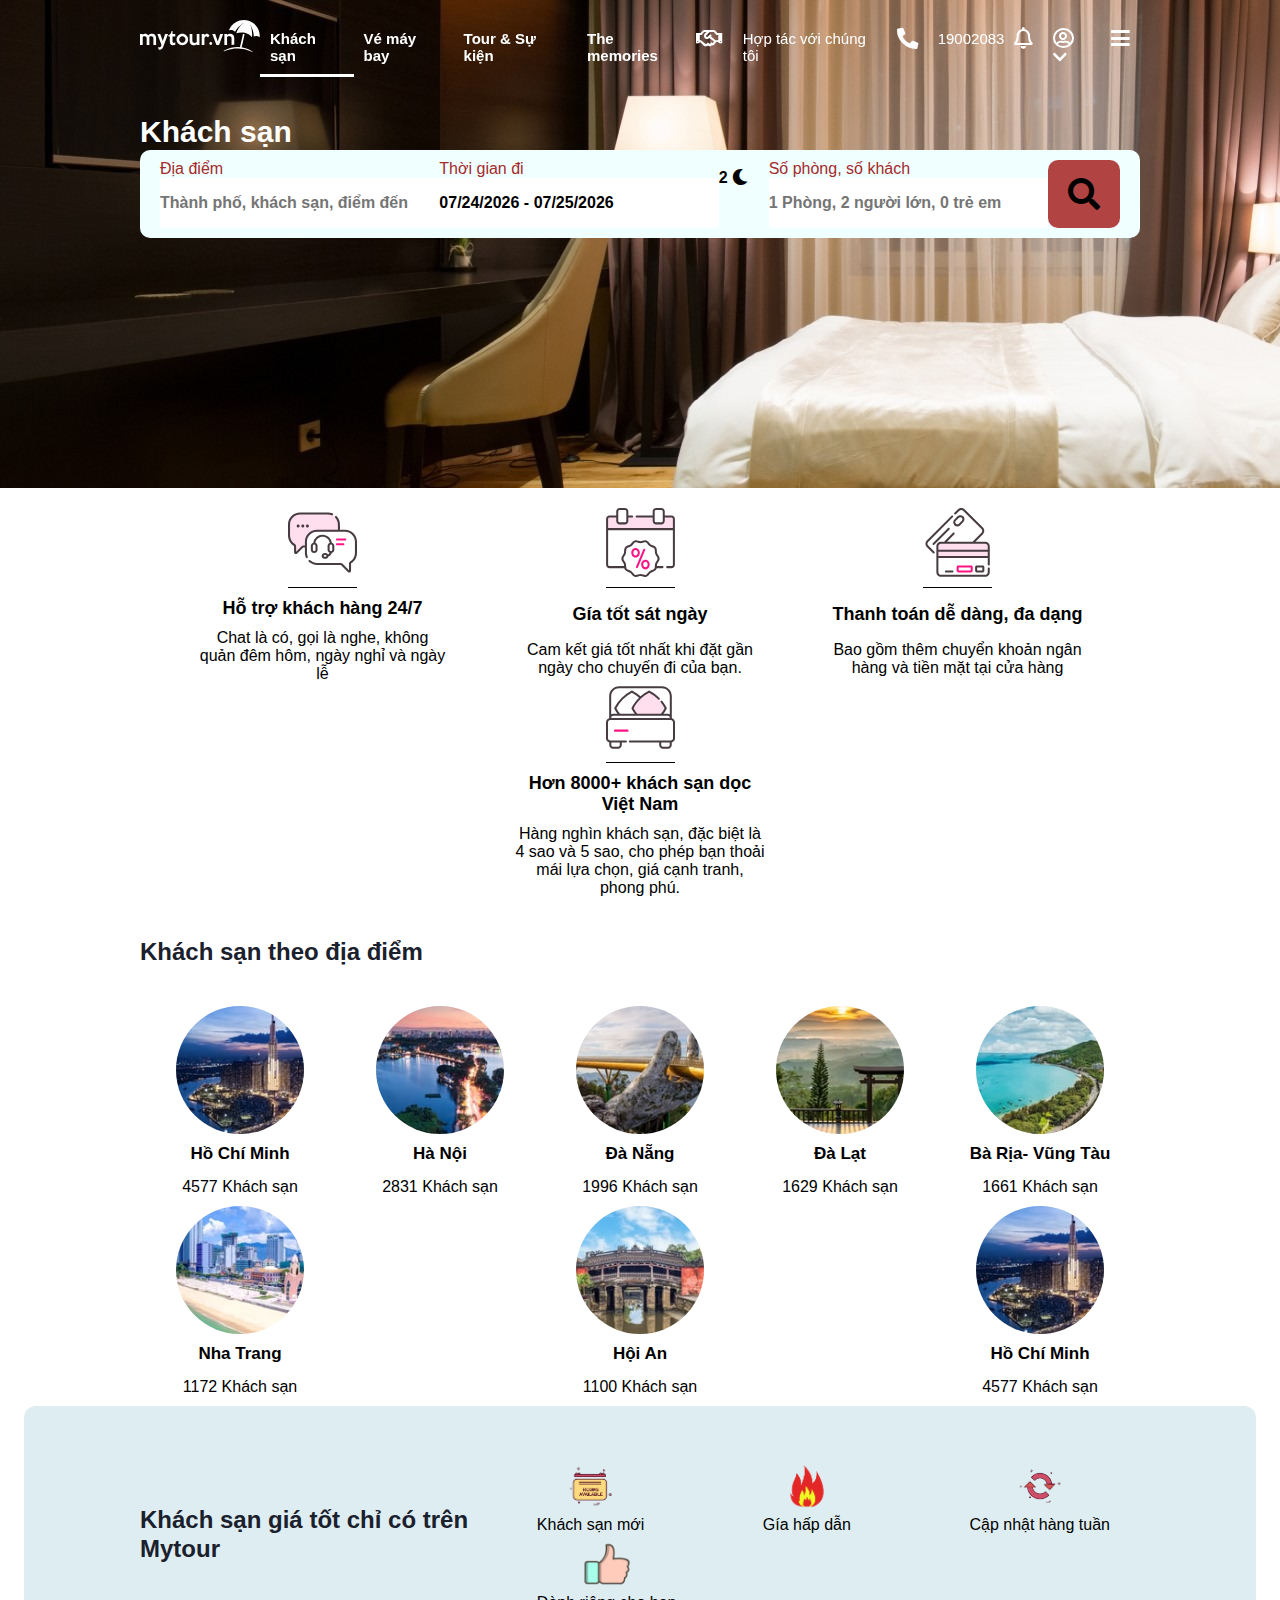
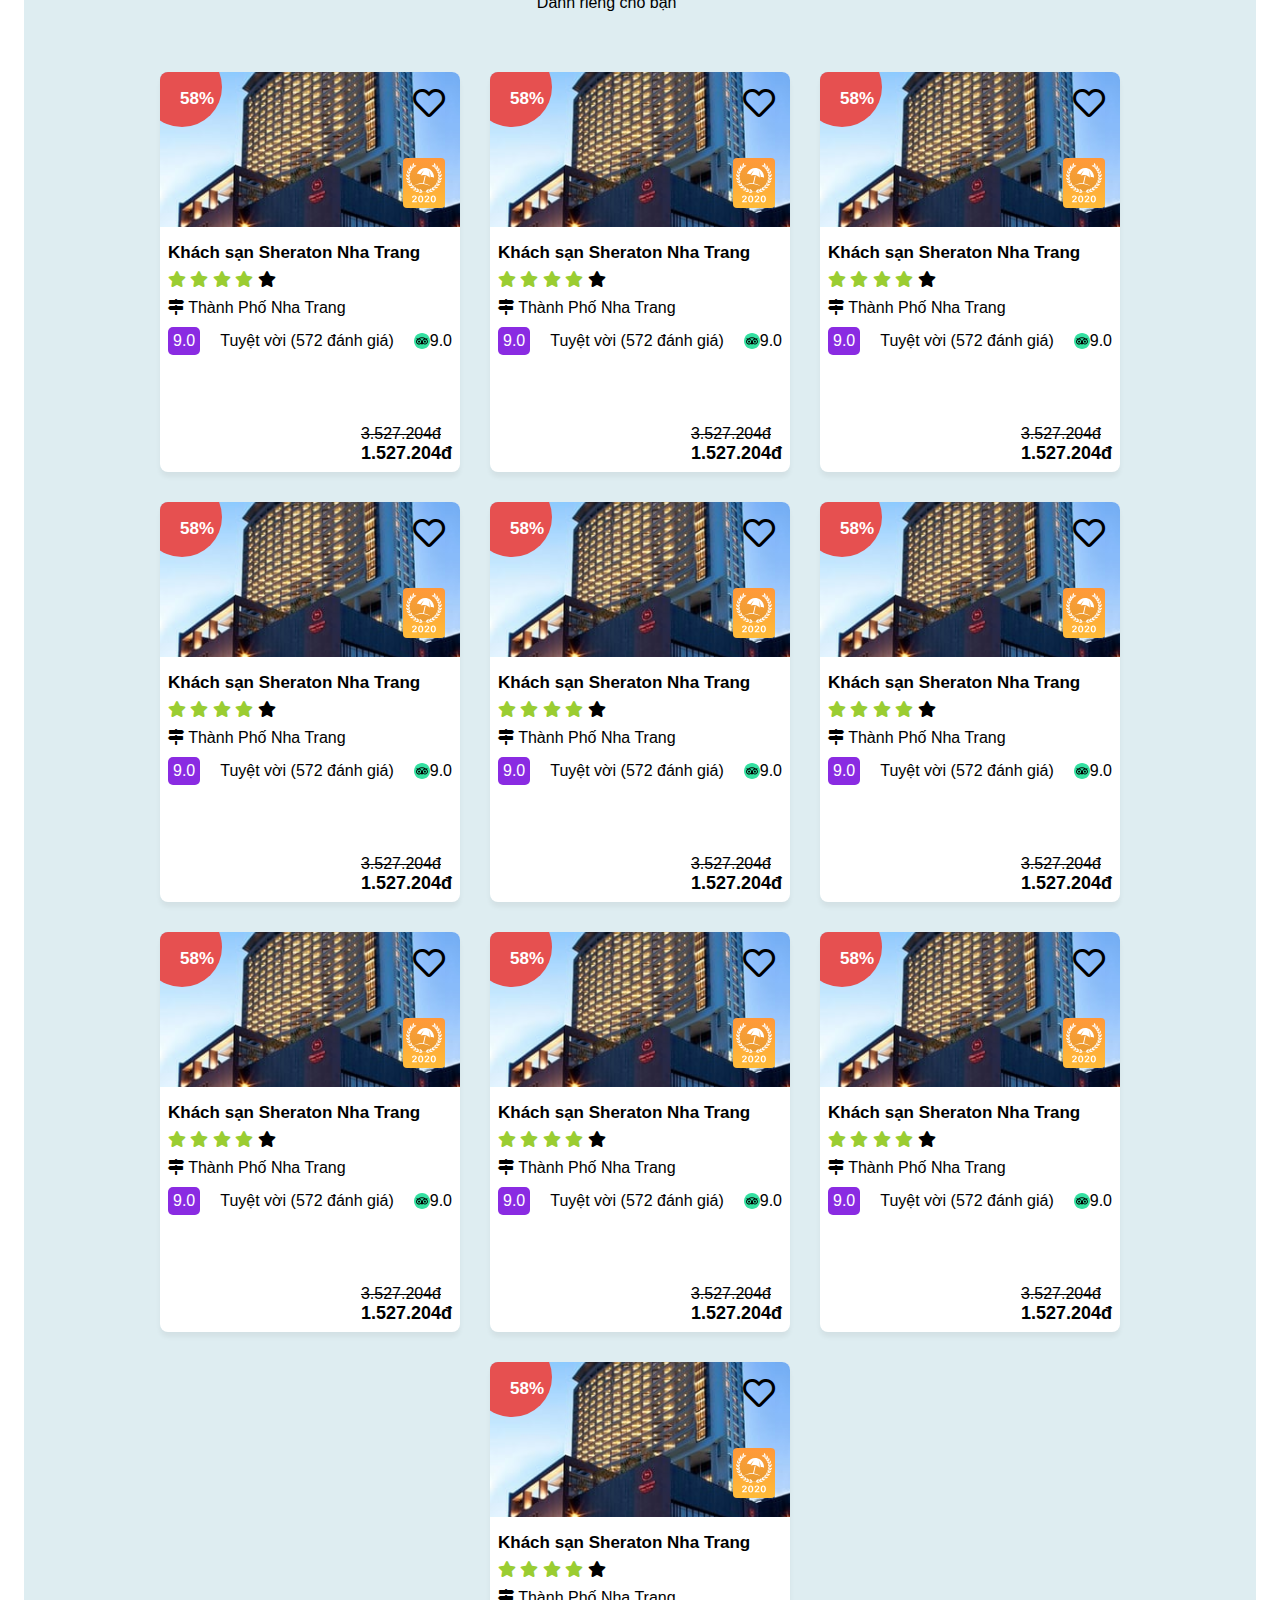
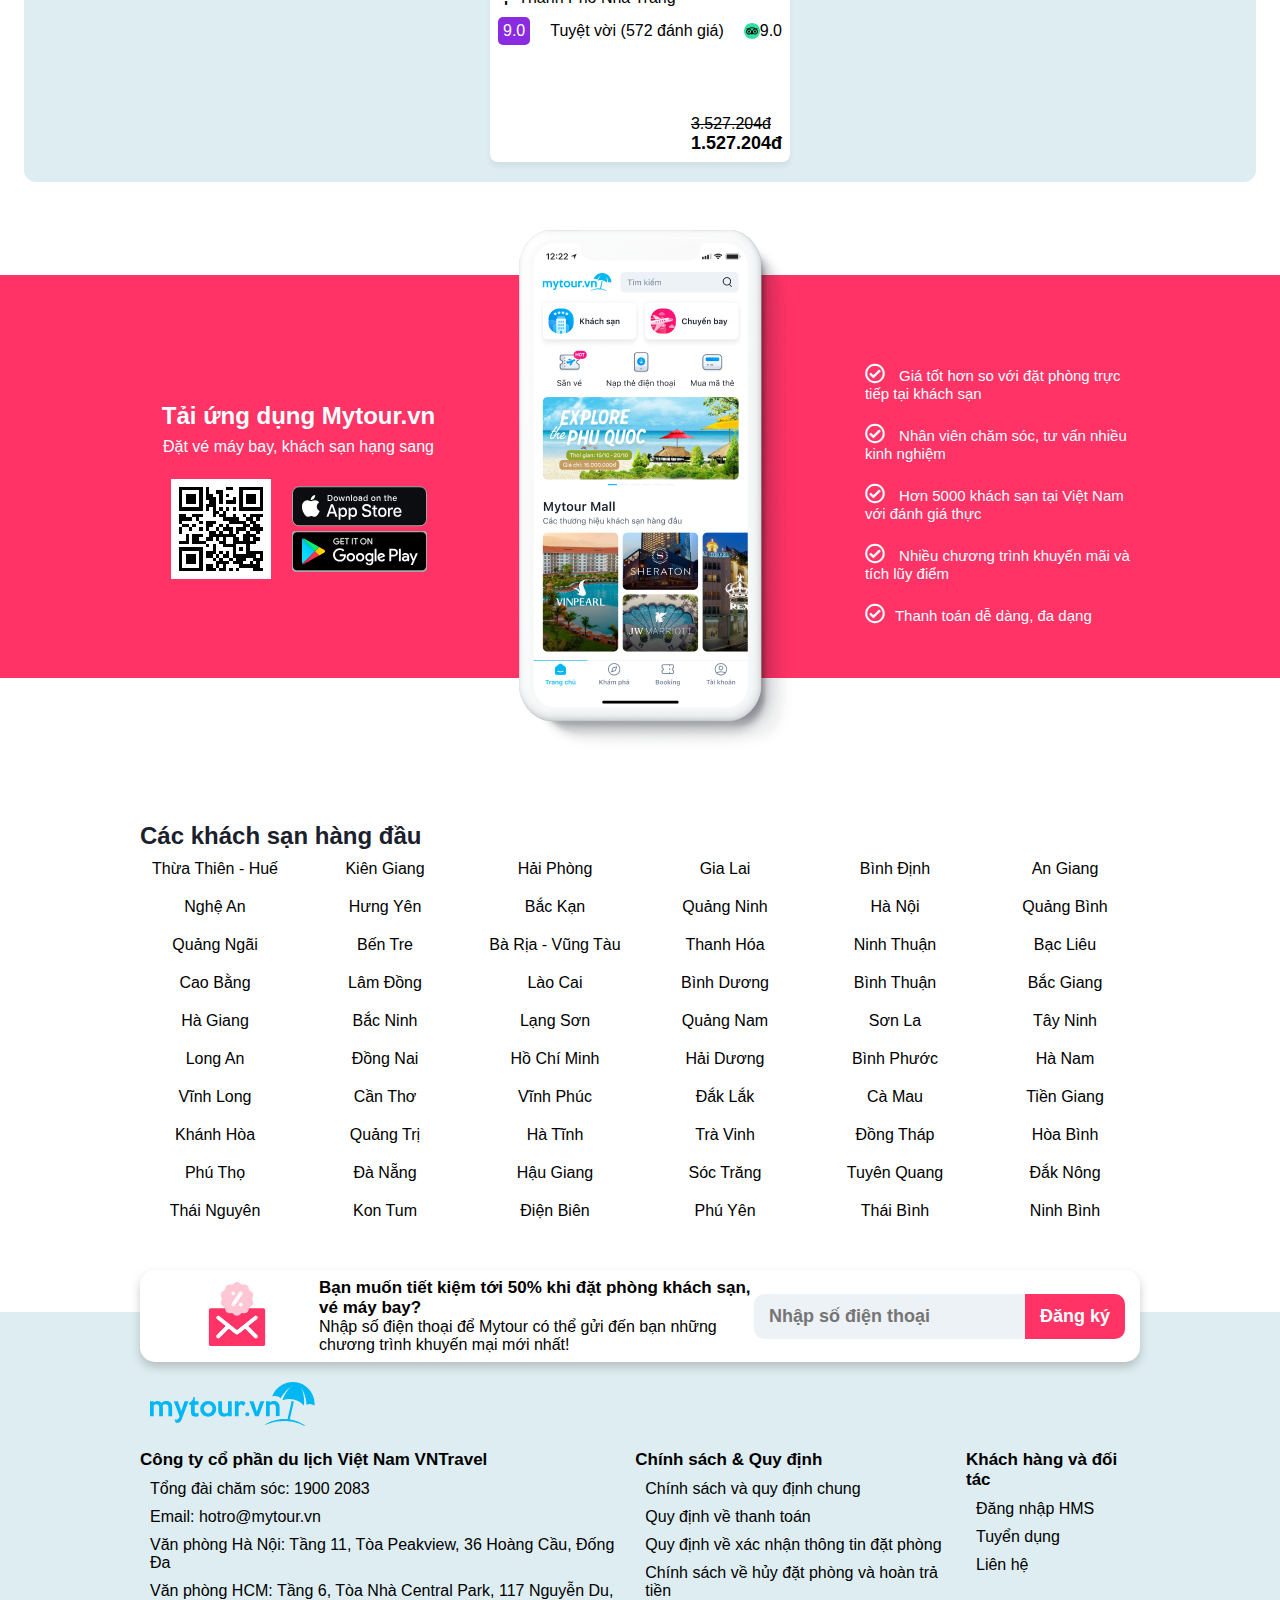
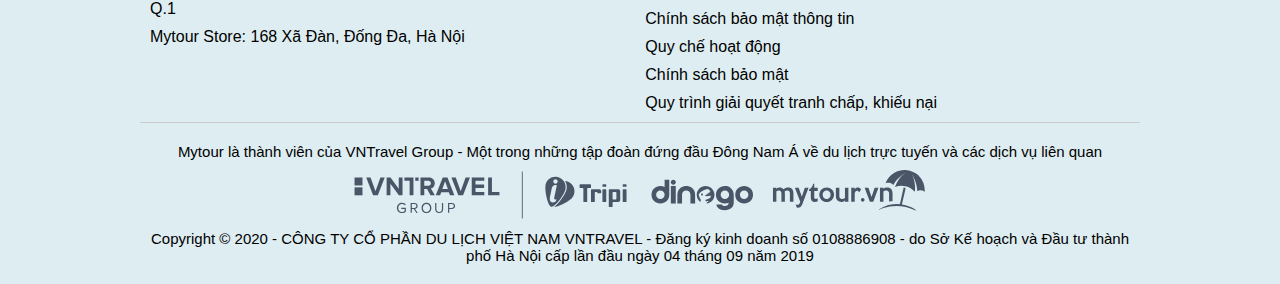
==== index.html @ 825be832 "done index" ====
<!DOCTYPE html>
<html lang="en">
  <head>
    <meta charset="UTF-8" />
    <meta http-equiv="X-UA-Compatible" content="IE=edge" />
    <meta name="viewport" content="width=device-width, initial-scale=1.0" />
    <title>Đặt phòng khách sạn hạng sang</title>
    <link rel="stylesheet" href="./assets/css/index.css" />
    <link rel="stylesheet" href="./assets/css/all.min.css" />
    <link
      rel="stylesheet"
      media="all"
      href="./assets/css/daterangepicker.css"
    />
    <link rel="stylesheet" href="assets/css/common.css" />
    <script type="text/javascript" src="./assets/js/jquery.min.js"></script>
    <script type="text/javascript" src="./assets/js/moment.min.js"></script>
    <script
      type="text/javascript"
      src="./assets/js/daterangepicker.min.js"
    ></script>
    <script src="./assets/js/datepicker-vi.js"></script>
    <script src="./assets/js/pages/index.js"></script>
  </head>
  <body onscroll="onScrollPage(this)">
    <div id="mySidenav" class="sidenav">
      <a href="javascript:void(0)" class="closebtn" onclick="closeNav()"
        >&times;</a
      >
      <a href="#">About</a>
      <a href="#">Services</a>
      <a href="#">Clients</a>
      <a href="#">Contact</a>
    </div>
    <div id="main">
     <div class="wallpaper-header">
        <div class="wrapper-content">
          <div class="header-banner">
            <div class="logo">
              <img src="./assets/images/icons/icon_logo_mytour_white.svg" />
            </div>
            <div class="navigation-header">
              <div class="menu-type">
                <ul>
                  <li class="active"><a href="">Khách sạn</a></li>
                  <li><a href="">Vé máy bay</a></li>
                  <li><a href="">Tour & Sự kiện</a></li>
                  <li><a href="">The memories</a></li>
                </ul>
              </div>
              <div class="menu-contact">
                <div class="group-item-contact">
                  <i class="far fa-handshake fa-lg"></i>
                  <div class="text">Hợp tác với chúng tôi</div>
                </div>
                <div class="group-item-contact">
                  <i class="fas fa-phone-alt fa-lg"></i>
                  <div class="text">19002083</div>
                </div>
                <div class="icon icon-bell">
                  <i class="far fa-bell fa-lg"></i>
                </div>
                <div class="icon icon-account">
                  <i class="far fa-user-circle fa-lg"></i>
                  <i class="fas fa-chevron-down"></i>
                </div>
                <div class="icon icon-bar" onclick="openNav()">
                  <i class="fas fa-bars fa-lg"></i>
                </div>
              </div>
            </div>
            <div class="bar-icon-drawer"></div>
          </div>
        </div>
     </div>
      <div class="bannerTop">
        <div class="wrapper-content">
          <div class="box-option">
            <div class="title-box">Khách sạn</div>
            <div class="container-box">
              <div class="box-item item-place">
                <div class="title">Địa điểm</div>
                <input
                  class="input input-place"
                  type="text"
                  autocomplete="off"
                  placeholder="Thành phố, khách sạn, điểm đến"
                />
                <div class="indicator"></div>
                <div class="dropdown cities">
                  <h3>Các địa điểm nổi bật</h3>
                  <ul>
                    <li><i class="fas fa-map-marker-alt"></i> Hà Nội</li>
                    <li>
                      <i class="fas fa-map-marker-alt"></i> TP Hồ Chí Minh
                    </li>
                    <li>
                      <i class="fas fa-map-marker-alt"></i> Bà Rịa - Vũng Tàu
                    </li>
                    <li><i class="fas fa-map-marker-alt"></i> Đà Nẵng</li>
                    <li><i class="fas fa-map-marker-alt"></i> Đà Lạt</li>
                    <li><i class="fas fa-map-marker-alt"></i> Nha Trang</li>
                    <li><i class="fas fa-map-marker-alt"></i> Hội An</li>
                    <li><i class="fas fa-map-marker-alt"></i> Long An</li>
                    <li><i class="fas fa-map-marker-alt"></i> Bến Tre</li>
                    <li><i class="fas fa-map-marker-alt"></i> Vĩnh Long</li>
                    <li><i class="fas fa-map-marker-alt"></i> Khánh Hòa</li>
                    <li><i class="fas fa-map-marker-alt"></i> Phú Thọ</li>
                    <li><i class="fas fa-map-marker-alt"></i> Hà Giang</li>
                    <li>
                      <i class="fas fa-map-marker-alt"></i> Thừa Thiên Huế
                    </li>
                    <li><i class="fas fa-map-marker-alt"></i> Quảng Ngãi</li>
                    <li><i class="fas fa-map-marker-alt"></i> Cao Bằng</li>
                    <li><i class="fas fa-map-marker-alt"></i> Thái Nghyên</li>
                  </ul>
                </div>
              </div>
              <div class="box-item item-start-day">
                <div class="title">Thời gian đi</div>
                <input
                  class="input input-start-day"
                  name="daterange"
                  autocomplete="off"
                  placeholder="Ngày đến"
                  value=""
                />
                <div class="indicator active"></div>
              </div>
              <div class="total-day">
                <span>
                  2
                  <i class="fas fa-moon" style="color: black"></i>
                </span>
              </div>
              <div class="box-item item-people">
                <div class="title">Số phòng, số khách</div>
                <input
                  class="input input-people"
                  type="text"
                  autocomplete="off"
                  placeholder="1 Phòng, 2 người lớn, 0 trẻ em"
                  value=""
                />
                <div class="dropdown people">
                  <div class="row room">
                    <div class="type">Phòng</div>
                    <div class="edit-number">
                      <div class="circle minus">
                        <i class="fas fa-minus"></i>
                      </div>
                      <div class="quality">2</div>
                      <div class="circle plus">
                        <i class="fas fa-plus"></i>
                      </div>
                    </div>
                  </div>
                  <div class="row room">
                    <div class="type">Người lớn</div>
                    <div class="edit-number">
                      <div class="circle minus">
                        <i class="fas fa-minus"></i>
                      </div>
                      <div class="quality">2</div>
                      <div class="circle plus">
                        <i class="fas fa-plus"></i>
                      </div>
                    </div>
                  </div>
                  <div class="row room">
                    <div class="type">Trẻ em</div>
                    <div class="edit-number">
                      <div class="circle minus">
                        <i class="fas fa-minus"></i>
                      </div>
                      <div class="quality">2</div>
                      <div class="circle plus">
                        <i class="fas fa-plus"></i>
                      </div>
                    </div>
                  </div>
                </div>
                <div class="indicator active"></div>
              </div>
              <div class="box-item item-search">
                <i class="fas fa-search fa-2x"></i>
              </div>
            </div>
          </div>
        </div>
      </div>
      <div class="wrapper-content">
        <div class="container-ultility">
          <div class="box-utility">
            <div class="picture">
              <img src="./assets/images/icons/icon_support_247.svg" alt="" />
            </div>
            <div class="title">Hỗ trợ khách hàng 24/7</div>
            <div class="description">
              Chat là có, gọi là nghe, không quản đêm hôm, ngày nghỉ và ngày lễ
            </div>
          </div>
          <div class="box-utility">
            <div class="picture">
              <img src="./assets/images/icons/icon_best_price.svg" alt="" />
            </div>
            <div class="title">Gía tốt sát ngày</div>
            <div class="description">
              Cam kết giá tốt nhất khi đặt gần ngày cho chuyến đi của bạn.
            </div>
          </div>
          <div class="box-utility">
            <div class="picture">
              <img src="./assets/images/icons/icon_payment.svg" alt="" />
            </div>
            <div class="title">Thanh toán dễ dàng, đa dạng</div>
            <div class="description">
              Bao gồm thêm chuyển khoản ngân hàng và tiền mặt tại cửa hàng
            </div>
          </div>
          <div class="box-utility">
            <div class="picture">
              <img src="./assets/images/icons/icon_total_hotel.svg" alt="" />
            </div>
            <div class="title">Hơn 8000+ khách sạn dọc Việt Nam</div>
            <div class="description">
              Hàng nghìn khách sạn, đặc biệt là 4 sao và 5 sao, cho phép bạn
              thoải mái lựa chọn, giá cạnh tranh, phong phú.
            </div>
          </div>
        </div>
        <div class="component hotel-location">
          <div class="title">Khách sạn theo địa điểm</div>
        </div>
        <div class="container-hotel-by-location">
          <div class="item-hotel-by-location">
            <div class="picture">
              <img src="assets/images/wall/hochiminh.png" alt="" />
            </div>
            <div class="caption">Hồ Chí Minh</div>
            <div class="description">4577 Khách sạn</div>
          </div>
          <div class="item-hotel-by-location">
            <div class="picture">
              <img src="assets/images/wall/hanoi.png" alt="" />
            </div>
            <div class="caption">Hà Nội</div>
            <div class="description">2831 Khách sạn</div>
          </div>
          <div class="item-hotel-by-location">
            <div class="picture">
              <img src="assets/images/wall/danang.png" alt="" />
            </div>
            <div class="caption">Đà Nẵng</div>
            <div class="description">1996 Khách sạn</div>
          </div>
          <div class="item-hotel-by-location">
            <div class="picture">
              <img src="assets/images/wall/da-lat.png" alt="" />
            </div>
            <div class="caption">Đà Lạt</div>
            <div class="description">1629 Khách sạn</div>
          </div>
          <div class="item-hotel-by-location">
            <div class="picture">
              <img src="assets/images/wall/vung-tau.png" alt="" />
            </div>
            <div class="caption">Bà Rịa- Vũng Tàu</div>
            <div class="description">1661 Khách sạn</div>
          </div>
          <div class="item-hotel-by-location">
            <div class="picture">
              <img src="assets/images/wall/nha-trang.png" alt="" />
            </div>
            <div class="caption">Nha Trang</div>
            <div class="description">1172 Khách sạn</div>
          </div>
          <div class="item-hotel-by-location">
            <div class="picture">
              <img src="assets/images/wall/hoi-an.png" alt="" />
            </div>
            <div class="caption">Hội An</div>
            <div class="description">1100 Khách sạn</div>
          </div>
          <div class="item-hotel-by-location">
            <div class="picture">
              <img src="assets/images/wall/hochiminh.png" alt="" />
            </div>
            <div class="caption">Hồ Chí Minh</div>
            <div class="description">4577 Khách sạn</div>
          </div>
        </div>
      </div>
      <div class="content-page">
        <div class="wrapper-content">
          <div class="component">
            <div class="header">
              <div class="title">Khách sạn giá tốt chỉ có trên Mytour</div>
              <div class="options">
                <div class="item-option">
                  <div class="icon-option">
                    <img src="./assets/images/icons/hotel.png" alt="" />
                  </div>
                  <div class="title-option">Khách sạn mới</div>
                </div>
                <div class="item-option">
                  <div class="icon-option">
                    <img src="./assets/images/icons/fire.png" alt="" />
                  </div>
                  <div class="title-option">Gía hấp dẫn</div>
                </div>
                <div class="item-option">
                  <div class="icon-option">
                    <img src="./assets/images/icons/refresh.png" alt="" />
                  </div>
                  <div class="title-option">Cập nhật hàng tuần</div>
                </div>
                <div class="item-option">
                  <div class="icon-option">
                    <img src="./assets/images/icons/like.png" alt="" />
                  </div>
                  <div class="title-option">Dành riêng cho bạn</div>
                </div>
              </div>
            </div>
          </div>
          <div class="container-hotel">
            <div class="box-hotel">
              <div class="picture">
                <img
                  src="assets/images/photos-hotel/sheraton-nhatrang.jpg"
                  alt=""
                />
                <div class="sale-percent">58%</div>
                <div class="favorous">
                  <i class="far fa-heart fa-2x"></i>
                </div>
                <div class="medal">
                  <img
                    src="./assets/images/icons/icon_tag_the_best.svg"
                    alt=""
                    srcset=""
                  />
                </div>
              </div>
              <div class="container-content-hotel">
                <div class="content-hotel">
                  <div class="name">Khách sạn Sheraton Nha Trang</div>
                  <div class="star-voted">
                    <i class="fas fa-star active"></i>
                    <i class="fas fa-star active"></i>
                    <i class="fas fa-star active"></i>
                    <i class="fas fa-star active"></i>
                    <i class="fas fa-star"></i>
                  </div>
                  <div class="location">
                    <i class="fas fa-map-signs"></i>
                    Thành Phố Nha Trang
                  </div>
                  <div class="review">
                    <div class="mark">9.0</div>
                    <div class="comment">Tuyệt vời (572 đánh giá)</div>
                    <div class="mark-reivew">
                      <img
                        src="assets/images/icons/icon_tripadvisor.svg"
                        alt=""
                      />
                      9.0
                    </div>
                  </div>
                </div>
                <div class="price">
                  <div class="old-price">3.527.204đ</div>
                  <div class="current-price">1.527.204đ</div>
                </div>
              </div>
            </div>
            <div class="box-hotel">
              <div class="picture">
                <img
                  src="assets/images/photos-hotel/sheraton-nhatrang.jpg"
                  alt=""
                />
                <div class="sale-percent">58%</div>
                <div class="favorous">
                  <i class="far fa-heart fa-2x"></i>
                </div>
                <div class="medal">
                  <img
                    src="./assets/images/icons/icon_tag_the_best.svg"
                    alt=""
                    srcset=""
                  />
                </div>
              </div>
              <div class="container-content-hotel">
                <div class="content-hotel">
                  <div class="name">Khách sạn Sheraton Nha Trang</div>
                  <div class="star-voted">
                    <i class="fas fa-star active"></i>
                    <i class="fas fa-star active"></i>
                    <i class="fas fa-star active"></i>
                    <i class="fas fa-star active"></i>
                    <i class="fas fa-star"></i>
                  </div>
                  <div class="location">
                    <i class="fas fa-map-signs"></i>
                    Thành Phố Nha Trang
                  </div>
                  <div class="review">
                    <div class="mark">9.0</div>
                    <div class="comment">Tuyệt vời (572 đánh giá)</div>
                    <div class="mark-reivew">
                      <img
                        src="assets/images/icons/icon_tripadvisor.svg"
                        alt=""
                      />
                      9.0
                    </div>
                  </div>
                </div>
                <div class="price">
                  <div class="old-price">3.527.204đ</div>
                  <div class="current-price">1.527.204đ</div>
                </div>
              </div>
            </div>
            <div class="box-hotel">
              <div class="picture">
                <img
                  src="assets/images/photos-hotel/sheraton-nhatrang.jpg"
                  alt=""
                />
                <div class="sale-percent">58%</div>
                <div class="favorous">
                  <i class="far fa-heart fa-2x"></i>
                </div>
                <div class="medal">
                  <img
                    src="./assets/images/icons/icon_tag_the_best.svg"
                    alt=""
                    srcset=""
                  />
                </div>
              </div>
              <div class="container-content-hotel">
                <div class="content-hotel">
                  <div class="name">Khách sạn Sheraton Nha Trang</div>
                  <div class="star-voted">
                    <i class="fas fa-star active"></i>
                    <i class="fas fa-star active"></i>
                    <i class="fas fa-star active"></i>
                    <i class="fas fa-star active"></i>
                    <i class="fas fa-star"></i>
                  </div>
                  <div class="location">
                    <i class="fas fa-map-signs"></i>
                    Thành Phố Nha Trang
                  </div>
                  <div class="review">
                    <div class="mark">9.0</div>
                    <div class="comment">Tuyệt vời (572 đánh giá)</div>
                    <div class="mark-reivew">
                      <img
                        src="assets/images/icons/icon_tripadvisor.svg"
                        alt=""
                      />
                      9.0
                    </div>
                  </div>
                </div>
                <div class="price">
                  <div class="old-price">3.527.204đ</div>
                  <div class="current-price">1.527.204đ</div>
                </div>
              </div>
            </div>
            <div class="box-hotel">
              <div class="picture">
                <img
                  src="assets/images/photos-hotel/sheraton-nhatrang.jpg"
                  alt=""
                />
                <div class="sale-percent">58%</div>
                <div class="favorous">
                  <i class="far fa-heart fa-2x"></i>
                </div>
                <div class="medal">
                  <img
                    src="./assets/images/icons/icon_tag_the_best.svg"
                    alt=""
                    srcset=""
                  />
                </div>
              </div>
              <div class="container-content-hotel">
                <div class="content-hotel">
                  <div class="name">Khách sạn Sheraton Nha Trang</div>
                  <div class="star-voted">
                    <i class="fas fa-star active"></i>
                    <i class="fas fa-star active"></i>
                    <i class="fas fa-star active"></i>
                    <i class="fas fa-star active"></i>
                    <i class="fas fa-star"></i>
                  </div>
                  <div class="location">
                    <i class="fas fa-map-signs"></i>
                    Thành Phố Nha Trang
                  </div>
                  <div class="review">
                    <div class="mark">9.0</div>
                    <div class="comment">Tuyệt vời (572 đánh giá)</div>
                    <div class="mark-reivew">
                      <img
                        src="assets/images/icons/icon_tripadvisor.svg"
                        alt=""
                      />
                      9.0
                    </div>
                  </div>
                </div>
                <div class="price">
                  <div class="old-price">3.527.204đ</div>
                  <div class="current-price">1.527.204đ</div>
                </div>
              </div>
            </div>
            <div class="box-hotel">
              <div class="picture">
                <img
                  src="assets/images/photos-hotel/sheraton-nhatrang.jpg"
                  alt=""
                />
                <div class="sale-percent">58%</div>
                <div class="favorous">
                  <i class="far fa-heart fa-2x"></i>
                </div>
                <div class="medal">
                  <img
                    src="./assets/images/icons/icon_tag_the_best.svg"
                    alt=""
                    srcset=""
                  />
                </div>
              </div>
              <div class="container-content-hotel">
                <div class="content-hotel">
                  <div class="name">Khách sạn Sheraton Nha Trang</div>
                  <div class="star-voted">
                    <i class="fas fa-star active"></i>
                    <i class="fas fa-star active"></i>
                    <i class="fas fa-star active"></i>
                    <i class="fas fa-star active"></i>
                    <i class="fas fa-star"></i>
                  </div>
                  <div class="location">
                    <i class="fas fa-map-signs"></i>
                    Thành Phố Nha Trang
                  </div>
                  <div class="review">
                    <div class="mark">9.0</div>
                    <div class="comment">Tuyệt vời (572 đánh giá)</div>
                    <div class="mark-reivew">
                      <img
                        src="assets/images/icons/icon_tripadvisor.svg"
                        alt=""
                      />
                      9.0
                    </div>
                  </div>
                </div>
                <div class="price">
                  <div class="old-price">3.527.204đ</div>
                  <div class="current-price">1.527.204đ</div>
                </div>
              </div>
            </div>
            <div class="box-hotel">
              <div class="picture">
                <img
                  src="assets/images/photos-hotel/sheraton-nhatrang.jpg"
                  alt=""
                />
                <div class="sale-percent">58%</div>
                <div class="favorous">
                  <i class="far fa-heart fa-2x"></i>
                </div>
                <div class="medal">
                  <img
                    src="./assets/images/icons/icon_tag_the_best.svg"
                    alt=""
                    srcset=""
                  />
                </div>
              </div>
              <div class="container-content-hotel">
                <div class="content-hotel">
                  <div class="name">Khách sạn Sheraton Nha Trang</div>
                  <div class="star-voted">
                    <i class="fas fa-star active"></i>
                    <i class="fas fa-star active"></i>
                    <i class="fas fa-star active"></i>
                    <i class="fas fa-star active"></i>
                    <i class="fas fa-star"></i>
                  </div>
                  <div class="location">
                    <i class="fas fa-map-signs"></i>
                    Thành Phố Nha Trang
                  </div>
                  <div class="review">
                    <div class="mark">9.0</div>
                    <div class="comment">Tuyệt vời (572 đánh giá)</div>
                    <div class="mark-reivew">
                      <img
                        src="assets/images/icons/icon_tripadvisor.svg"
                        alt=""
                      />
                      9.0
                    </div>
                  </div>
                </div>
                <div class="price">
                  <div class="old-price">3.527.204đ</div>
                  <div class="current-price">1.527.204đ</div>
                </div>
              </div>
            </div>
            <div class="box-hotel">
              <div class="picture">
                <img
                  src="assets/images/photos-hotel/sheraton-nhatrang.jpg"
                  alt=""
                />
                <div class="sale-percent">58%</div>
                <div class="favorous">
                  <i class="far fa-heart fa-2x"></i>
                </div>
                <div class="medal">
                  <img
                    src="./assets/images/icons/icon_tag_the_best.svg"
                    alt=""
                    srcset=""
                  />
                </div>
              </div>
              <div class="container-content-hotel">
                <div class="content-hotel">
                  <div class="name">Khách sạn Sheraton Nha Trang</div>
                  <div class="star-voted">
                    <i class="fas fa-star active"></i>
                    <i class="fas fa-star active"></i>
                    <i class="fas fa-star active"></i>
                    <i class="fas fa-star active"></i>
                    <i class="fas fa-star"></i>
                  </div>
                  <div class="location">
                    <i class="fas fa-map-signs"></i>
                    Thành Phố Nha Trang
                  </div>
                  <div class="review">
                    <div class="mark">9.0</div>
                    <div class="comment">Tuyệt vời (572 đánh giá)</div>
                    <div class="mark-reivew">
                      <img
                        src="assets/images/icons/icon_tripadvisor.svg"
                        alt=""
                      />
                      9.0
                    </div>
                  </div>
                </div>
                <div class="price">
                  <div class="old-price">3.527.204đ</div>
                  <div class="current-price">1.527.204đ</div>
                </div>
              </div>
            </div>
            <div class="box-hotel">
              <div class="picture">
                <img
                  src="assets/images/photos-hotel/sheraton-nhatrang.jpg"
                  alt=""
                />
                <div class="sale-percent">58%</div>
                <div class="favorous">
                  <i class="far fa-heart fa-2x"></i>
                </div>
                <div class="medal">
                  <img
                    src="./assets/images/icons/icon_tag_the_best.svg"
                    alt=""
                    srcset=""
                  />
                </div>
              </div>
              <div class="container-content-hotel">
                <div class="content-hotel">
                  <div class="name">Khách sạn Sheraton Nha Trang</div>
                  <div class="star-voted">
                    <i class="fas fa-star active"></i>
                    <i class="fas fa-star active"></i>
                    <i class="fas fa-star active"></i>
                    <i class="fas fa-star active"></i>
                    <i class="fas fa-star"></i>
                  </div>
                  <div class="location">
                    <i class="fas fa-map-signs"></i>
                    Thành Phố Nha Trang
                  </div>
                  <div class="review">
                    <div class="mark">9.0</div>
                    <div class="comment">Tuyệt vời (572 đánh giá)</div>
                    <div class="mark-reivew">
                      <img
                        src="assets/images/icons/icon_tripadvisor.svg"
                        alt=""
                      />
                      9.0
                    </div>
                  </div>
                </div>
                <div class="price">
                  <div class="old-price">3.527.204đ</div>
                  <div class="current-price">1.527.204đ</div>
                </div>
              </div>
            </div>
            <div class="box-hotel">
              <div class="picture">
                <img
                  src="assets/images/photos-hotel/sheraton-nhatrang.jpg"
                  alt=""
                />
                <div class="sale-percent">58%</div>
                <div class="favorous">
                  <i class="far fa-heart fa-2x"></i>
                </div>
                <div class="medal">
                  <img
                    src="./assets/images/icons/icon_tag_the_best.svg"
                    alt=""
                    srcset=""
                  />
                </div>
              </div>
              <div class="container-content-hotel">
                <div class="content-hotel">
                  <div class="name">Khách sạn Sheraton Nha Trang</div>
                  <div class="star-voted">
                    <i class="fas fa-star active"></i>
                    <i class="fas fa-star active"></i>
                    <i class="fas fa-star active"></i>
                    <i class="fas fa-star active"></i>
                    <i class="fas fa-star"></i>
                  </div>
                  <div class="location">
                    <i class="fas fa-map-signs"></i>
                    Thành Phố Nha Trang
                  </div>
                  <div class="review">
                    <div class="mark">9.0</div>
                    <div class="comment">Tuyệt vời (572 đánh giá)</div>
                    <div class="mark-reivew">
                      <img
                        src="assets/images/icons/icon_tripadvisor.svg"
                        alt=""
                      />
                      9.0
                    </div>
                  </div>
                </div>
                <div class="price">
                  <div class="old-price">3.527.204đ</div>
                  <div class="current-price">1.527.204đ</div>
                </div>
              </div>
            </div>
            <div class="box-hotel">
              <div class="picture">
                <img
                  src="assets/images/photos-hotel/sheraton-nhatrang.jpg"
                  alt=""
                />
                <div class="sale-percent">58%</div>
                <div class="favorous">
                  <i class="far fa-heart fa-2x"></i>
                </div>
                <div class="medal">
                  <img
                    src="./assets/images/icons/icon_tag_the_best.svg"
                    alt=""
                    srcset=""
                  />
                </div>
              </div>
              <div class="container-content-hotel">
                <div class="content-hotel">
                  <div class="name">Khách sạn Sheraton Nha Trang</div>
                  <div class="star-voted">
                    <i class="fas fa-star active"></i>
                    <i class="fas fa-star active"></i>
                    <i class="fas fa-star active"></i>
                    <i class="fas fa-star active"></i>
                    <i class="fas fa-star"></i>
                  </div>
                  <div class="location">
                    <i class="fas fa-map-signs"></i>
                    Thành Phố Nha Trang
                  </div>
                  <div class="review">
                    <div class="mark">9.0</div>
                    <div class="comment">Tuyệt vời (572 đánh giá)</div>
                    <div class="mark-reivew">
                      <img
                        src="assets/images/icons/icon_tripadvisor.svg"
                        alt=""
                      />
                      9.0
                    </div>
                  </div>
                </div>
                <div class="price">
                  <div class="old-price">3.527.204đ</div>
                  <div class="current-price">1.527.204đ</div>
                </div>
              </div>
            </div>
          </div>
        </div>
      </div>
      <div class="dowload-app">
        <div class="wallpaper"></div>
        <div class="container-app">
          <div class="qr-code">
            <div class="title">Tải ứng dụng Mytour.vn</div>
            <p>Đặt vé máy bay, khách sạn hạng sang</p>
            <div class="row">
              <div class="picture-qr">
                <img src="assets/images/icons/qrcode.png" alt="" />
              </div>
              <div class="button-download">
                <div class="button">
                  <img src="./assets/images/icons/icon_app_store.svg" alt="" />
                </div>
                <div class="button">
                  <img src="./assets/images/icons/icon_chplay.svg" alt="" />
                </div>
              </div>
            </div>
          </div>
          <div class="picture">
            <img src="assets/images/wall/phone.png" alt="" />
          </div>
          <div class="check-list">
            <div class="item-checked">
              Giá tốt hơn so với đặt phòng trực tiếp tại khách sạn
            </div>
            <div class="item-checked">
              Nhân viên chăm sóc, tư vấn nhiều kinh nghiệm
            </div>
            <div class="item-checked">
              Hơn 5000 khách sạn tại Việt Nam với đánh giá thực
            </div>
            <div class="item-checked">
              Nhiều chương trình khuyến mãi và tích lũy điểm
            </div>
            <div class="item-checked">Thanh toán dễ dàng, đa dạng</div>
          </div>
        </div>
      </div>
      <div class="wrapper-content">
        <div class="component">
          <div class="title">Các khách sạn hàng đầu</div>
          <div class="table-province">
            <div class="item-province">Thừa Thiên - Huế</div>
          </div>
        </div>
        <div class="container-sign-up">
          <div class="picture">
            <img src="assets/images/icons/icon_mail_red.svg" alt="" srcset="" />
          </div>
          <div class="text-box">
            <div class="title">
              Bạn muốn tiết kiệm tới 50% khi đặt phòng khách sạn, vé máy bay?
            </div>
            <div class="description">
              Nhập số điện thoại để Mytour có thể gửi đến bạn những chương trình
              khuyến mại mới nhất!
            </div>
          </div>
          <div class="input-phone-number">
            <input type="text" placeholder="Nhập số điện thoại" />
            <button>Đăng ký</button>
          </div>
        </div>
      </div>
      <div class="container-footer">
        <div class="wrapper-content">
          <div class="footer">
            <div class="logo">
              <img
                src="/assets/images/icons/icon_mytour_blue_large.svg"
                alt=""
              />
            </div>
            <div class="more-info">
              <div class="column">
                <div class="title">
                  Công ty cổ phần du lịch Việt Nam VNTravel
                </div>
                <p>Tổng đài chăm sóc: 1900 2083</p>
                <p>Email: hotro@mytour.vn</p>
                <p>
                  Văn phòng Hà Nội: Tầng 11, Tòa Peakview, 36 Hoàng Cầu, Đống Đa
                </p>
                <p>
                  Văn phòng HCM: Tầng 6, Tòa Nhà Central Park, 117 Nguyễn Du,
                  Q.1
                </p>
                <p>Mytour Store: 168 Xã Đàn, Đống Đa, Hà Nội</p>
              </div>
              <div class="column column-policy">
                <div class="title">Chính sách & Quy định</div>
                <p>Chính sách và quy định chung</p>
                <p>Quy định về thanh toán</p>
                <p>Quy định về xác nhận thông tin đặt phòng</p>
                <p>Chính sách về hủy đặt phòng và hoàn trả tiền</p>
                <p>Chính sách bảo mật thông tin</p>
                <p>Quy chế hoạt động</p>
                <p>Chính sách bảo mật</p>
                <p>Quy trình giải quyết tranh chấp, khiếu nại</p>
              </div>
              <div class="column column-custumer">
                <div class="title">Khách hàng và đối tác</div>
                <p>Đăng nhập HMS</p>
                <p>Tuyển dụng</p>
                <p>Liên hệ</p>
              </div>
            </div>
            <div class="copy-right">
              <p>
                Mytour là thành viên của VNTravel Group - Một trong những tập
                đoàn đứng đầu Đông Nam Á về du lịch trực tuyến và các dịch vụ
                liên quan
              </p>
              <img
                src="./assets/images/icons/icon_company_group.svg"
                alt=""
                srcset=""
              />
              <p>
                Copyright © 2020 - CÔNG TY CỔ PHẦN DU LỊCH VIỆT NAM VNTRAVEL -
                Đăng ký kinh doanh số 0108886908 - do Sở Kế hoạch và Đầu tư
                thành phố Hà Nội cấp lần đầu ngày 04 tháng 09 năm 2019
              </p>
            </div>
          </div>
        </div>
      </div>
    </div>
  </body>

  <script>
   
    const provinces = [
      "Thừa Thiên - Huế",
      "Kiên Giang",
      "Hải Phòng",
      "Gia Lai",
      "Bình Định",
      "An Giang",
      "Nghệ An",
      "Hưng Yên",
      "Bắc Kạn",
      "Quảng Ninh",
      "Hà Nội",
      "Quảng Bình",
      "Quảng Ngãi",
      "Bến Tre",
      "Bà Rịa - Vũng Tàu",
      "Thanh Hóa",
      "Ninh Thuận",
      "Bạc Liêu",
      "Cao Bằng",
      "Lâm Đồng",
      "Lào Cai",
      "Bình Dương",
      "Bình Thuận",
      "Bắc Giang",
      "Hà Giang",
      "Bắc Ninh",
      "Lạng Sơn",
      "Quảng Nam",
      "Sơn La",
      "Tây Ninh",
      "Long An",
      "Đồng Nai",
      "Hồ Chí Minh",
      "Hải Dương",
      "Bình Phước",
      "Hà Nam",
      "Vĩnh Long",
      "Cần Thơ",
      "Vĩnh Phúc",
      "Đắk Lắk",
      "Cà Mau",
      "Tiền Giang",
      "Khánh Hòa",
      "Quảng Trị",
      "Hà Tĩnh",
      "Trà Vinh",
      "Đồng Tháp",
      "Hòa Bình",
      "Phú Thọ",
      "Đà Nẵng",
      "Hậu Giang",
      "Sóc Trăng",
      "Tuyên Quang",
      "Đắk Nông",
      "Thái Nguyên",
      "Kon Tum",
      "Điện Biên",
      "Phú Yên",
      "Thái Bình",
      "Ninh Bình",
    ];
    var jsString = "";
    provinces.forEach(item => {
      jsString += `<div class="item-province">${item}</div>`;
    });
    document.getElementsByClassName("table-province")[0].innerHTML = jsString;
  </script>
</html>
---- assets/css/index.css ----
/* BANNER TOP */
.bannerTop {
  background-image: url("../images/wall/banner_hotel.jpg");
  width: 100%;
  height: 488px;
  position: relative;
  background-repeat: no-repeat;
  background-size: cover;
  transition: background-image 1s ease-in-out;
  padding: 10px;
}
/* END BANNER TOP */
/* UTILITY CONTAINER  */
.container-ultility {
  padding-top: 20px;
  display: flex;
  flex-wrap: wrap;
  justify-content: space-evenly;
}
.container-ultility .box-utility {
  width: 25%;
  max-width: 300px;
  min-width: 200px;
  display: flex;
  flex-wrap: wrap;
  margin: 0px 10px;
}
.box-utility .picture {
  width: 100%;
  height: 80px;
  display: flex;
  justify-content: center;
  padding: 0px 20px;
}
.box-utility .picture img {
  height: 100%;
  padding-bottom: 10px;
  border-bottom: 1px solid black;
}
.box-utility .title {
  margin: 10px 0px;
  text-align: center;
  font-size: 18px;
  font-weight: 600;
  width: 100%;
}
.box-utility .description {
  text-align: center;
  font-size: 16px;
  width: 100%;
}
/* END UTILITY CONTAINER  */
/* HOTEL BY LOCATION  */
.component {
  margin: 40px 0px;
}
.component .title {
  color: #1a202c;
  font-size: 24px;
  font-weight: 600;
  line-height: 29px;
}
.container-hotel-by-location {
  display: flex;
  justify-content: space-between;
  flex-wrap: wrap;
}
.item-hotel-by-location {
  width: 200px;
  height: 200px;
  display: flex;
  justify-content: center;
  flex-wrap: wrap;
}
.item-hotel-by-location .picture {
  width: 128px;
  height: 128px;
  border-radius: 1000px;
  overflow: hidden;
  cursor: pointer;
}
.item-hotel-by-location .picture img {
  height: 100%;
  width: 100%;
  object-fit: cover;
  transition: all ease .2s;
}
.item-hotel-by-location .picture img:hover{
  transform: scale(1.1);
}
.item-hotel-by-location .caption {
  font-size: 17px;
  font-weight: 600;
  text-align: center;
  margin: 5px;
  width: 100%;
  cursor: pointer;
}
.item-hotel-by-location .caption:hover{
  color: blueviolet;
}
.item-hotel-by-location .description {
  text-align: center;
  margin: 5px;
}

/* ENDHOTEL BY LOCATION  */
/* CONTENT PAGE  */
.content-page {
  background-color: #deedf1;
  width: calc(100% - 48px);
  margin: 0 24px 24px 24px;
  padding: 10px 0;
  border-radius: 12px;
}
.content-page .wrapper-content{
  
}
.header{
  display: flex;
  align-items: center;
  justify-content: space-between;
}
.header .options{
  display: flex;
  flex-wrap: wrap;justify-content: space-between;
}
.item-option{
  display: flex;
  flex-wrap: wrap;
  justify-content: center;
}
.item-option .icon-option{
  width: 60px;
  height: 60px;
}
.item-option .icon-option img{
  width: 100%;
}
.item-option .title-option{
  width: 100%;
  text-align: center;
}
.container-hotel{
  display: flex;
  flex-wrap: wrap;
  justify-content: space-evenly;
}
.container-hotel .box-hotel{
  width: 300px;
  height: 400px;
  margin: 20px 10px;
  background: #ffffff;
  box-shadow: 0px 5px 5px rgb(0 0 0 / 5%);
  border-radius: 8px;
  margin-bottom: 10px;
}
.container-hotel .box-hotel .picture{
  width: 100%;
  overflow: hidden;
  height: 155px;
  position: relative;
  border-top-left-radius: 8px;
  border-top-right-radius: 8px;
  cursor: pointer;
}
.container-hotel .box-hotel .picture img{
  width: 100%;
  object-fit: cover;
  height: 100%;
  transition: all ease-in-out .2s;
}
.container-hotel .box-hotel .picture img:hover{
  transform: scale(1.1);
}
.box-hotel .picture .sale-percent{
  position: absolute;
  width: 80px;
  height: 80px;
  border-radius: 40px;
  background-color: rgb(230, 80, 80);
  top: -25px;
  left: -18px;
  display: flex;
  justify-content: flex-end;
  align-items: flex-end;
  padding: 0px 8px 18px 0px;
  color: white;
  font-weight: 600;
  font-size: 17px;
}
.box-hotel .picture .favorous{
  position: absolute;
  top: 15px;
  right: 15px;
}
.box-hotel .picture .medal{
  position: absolute;
  bottom: 15px;
  right: 15px;
}
.box-hotel .container-content-hotel{
  display: flex;
  flex-direction: column;
  height: 245px;
  padding: 8px;
  justify-content: space-between;
}
.box-hotel .content-hotel{
}
.container-content-hotel .name{
  width: 100%;
  font-size: 17px;
  font-weight: 600;
  padding: 8px 0px;
  cursor: pointer;
}
.container-content-hotel .name:hover{
  color: blueviolet;
}
.star-voted i.active{
  color:yellowgreen;
}
.container-content-hotel .location{
  margin: 10px 0px;
}
.container-content-hotel .review,.review .mark-reivew{
  display: flex;
  justify-content: space-between;
  align-items: center;
}
.container-content-hotel .review .mark{
  background-color: blueviolet;
  color: white;
  padding: 5px;
  border-radius: 5px;
}
.container-content-hotel .price{
  align-self: flex-end;
}
.container-content-hotel .price .old-price{
  text-decoration: line-through;
}
.container-content-hotel .price .current-price{
  font-weight: 700;
  font-size: 18px;
}
.table-province{
  display: flex;
  flex-wrap: wrap;
  justify-content: space-between;
}
.item-province{
  width: 15%;
  text-align: center;
  cursor: pointer;
  margin:10px 0px;
}
.item-province:hover{
 color: blueviolet;
}
/* END CONTENT PAGE  */
/* DOWLOAD APP  */

.dowload-app{
  width: 100%;
  position: relative;
}
.dowload-app .wallpaper{
  background-color: #FF3366;
  position: absolute;
  top: 12%; left: 0;
  height: 70%;
  width: 100%;
  z-index: -10;
}
.dowload-app .container-app{
  display: flex;
  justify-content: center;
  align-items: center;
}
.container-app .qr-code, .container-app .check-list {
  color: white;
  width: 25%;
  text-align: center;
}
.container-app .picture{
  justify-content: center;
}
.qr-code .title{
    font-weight: 600;
    font-size: 24px;
    margin-bottom: 8px;
}

.qr-code .row{
  display: flex;
  align-items: center;
  margin-top: 20px;
  justify-content: center;
}
.qr-code .row .button-download{
  margin-left: 20px;
}
.container-app .check-list{
  padding-left: 3%;
}
.container-app .check-list .item-checked{
  color: white;
  margin: 20px 5px;
  font-size: 15px;
  text-align: left;
}
.container-app .check-list .item-checked::before{
  content: "\f058";
  font-family: "Font Awesome 5 Free";
  color: white;
  font-size: 20px;
  margin-right: 10px;
}
/*END DOWLOAD APP  */
/* INPUT PHONE NUMBER */
.container-sign-up{
  display: flex;
  justify-content: space-evenly;
  padding: 8px 15px;
  border-radius: 15px;
  box-shadow: rgba(107, 106, 106, 0.35) 0px 5px 10px;
  align-items: center;
  z-index: 100;
  background-color: white;
}
.container-sign-up .picture{
  padding: 0px 50px;
}
.container-sign-up .text-box{
  display: flex;
  flex-wrap: wrap;
}
.text-box .title{
  font-size: 17px;
  font-weight: 600;
  width: 100%;
}
.input-phone-number{
  display: flex;
  
}
.input-phone-number input,.input-phone-number button{
  outline: none;
  border: none;
  padding: 8px 15px;
  height: 45px;
  font-size: 18px;
  font-weight: 600;
}
.input-phone-number input{
  background-color: #EDF2F7;
  border-top-left-radius: 10px;
  border-bottom-left-radius: 10px;
}
.input-phone-number button{
  background-color: #FF3366;
  border-top-right-radius: 10px;
  border-bottom-right-radius: 10px;
  color: white;
  width: max-content;
  cursor: pointer;
}
.input-phone-number button:hover{
  background-color: #6361df;
}
/* END INPUT PHONE NUMBER */
---- assets/css/daterangepicker.css ----
.daterangepicker {
  position: absolute;
  color: inherit;
  background-color: #fff;
  border-radius: 4px;
  border: 1px solid #ddd;
  width: 278px;
  max-width: none;
  padding: 0;
  margin-top: 7px;
  top: 100px;
  left: 20px;
  z-index: 3001;
  display: none;
  font-family: arial;
  font-size: 15px;
  line-height: 1em;
}

.daterangepicker:before, .daterangepicker:after {
  position: absolute;
  display: inline-block;
  border-bottom-color: rgba(0, 0, 0, 0.2);
  content: '';
}

.daterangepicker:before {
  top: -7px;
  border-right: 7px solid transparent;
  border-left: 7px solid transparent;
  border-bottom: 7px solid #ccc;
}

.daterangepicker:after {
  top: -6px;
  border-right: 6px solid transparent;
  border-bottom: 6px solid #fff;
  border-left: 6px solid transparent;
}

.daterangepicker.opensleft:before {
  right: 9px;
}

.daterangepicker.opensleft:after {
  right: 10px;
}

.daterangepicker.openscenter:before {
  left: 0;
  right: 0;
  width: 0;
  margin-left: auto;
  margin-right: auto;
}

.daterangepicker.openscenter:after {
  left: 0;
  right: 0;
  width: 0;
  margin-left: auto;
  margin-right: auto;
}

.daterangepicker.opensright:before {
  left: 9px;
}

.daterangepicker.opensright:after {
  left: 10px;
}

.daterangepicker.drop-up {
  margin-top: -7px;
}

.daterangepicker.drop-up:before {
  top: initial;
  bottom: -7px;
  border-bottom: initial;
  border-top: 7px solid #ccc;
}

.daterangepicker.drop-up:after {
  top: initial;
  bottom: -6px;
  border-bottom: initial;
  border-top: 6px solid #fff;
}

.daterangepicker.single .daterangepicker .ranges, .daterangepicker.single .drp-calendar {
  float: none;
}

.daterangepicker.single .drp-selected {
  display: none;
}

.daterangepicker.show-calendar .drp-calendar {
  display: block;
}

.daterangepicker.show-calendar .drp-buttons {
  display: block;
}

.daterangepicker.auto-apply .drp-buttons {
  display: none;
}

.daterangepicker .drp-calendar {
  display: none;
  max-width: 270px;
}

.daterangepicker .drp-calendar.left {
  padding: 8px 0 8px 8px;
}

.daterangepicker .drp-calendar.right {
  padding: 8px;
}

.daterangepicker .drp-calendar.single .calendar-table {
  border: none;
}

.daterangepicker .calendar-table .next span, .daterangepicker .calendar-table .prev span {
  color: #fff;
  border: solid black;
  border-width: 0 2px 2px 0;
  border-radius: 0;
  display: inline-block;
  padding: 3px;
}

.daterangepicker .calendar-table .next span {
  transform: rotate(-45deg);
  -webkit-transform: rotate(-45deg);
}

.daterangepicker .calendar-table .prev span {
  transform: rotate(135deg);
  -webkit-transform: rotate(135deg);
}

.daterangepicker .calendar-table th, .daterangepicker .calendar-table td {
  white-space: nowrap;
  text-align: center;
  vertical-align: middle;
  min-width: 32px;
  width: 32px;
  height: 24px;
  line-height: 24px;
  font-size: 12px;
  border-radius: 4px;
  border: 1px solid transparent;
  white-space: nowrap;
  cursor: pointer;
}

.daterangepicker .calendar-table {
  border: 1px solid #fff;
  border-radius: 4px;
  background-color: #fff;
}

.daterangepicker .calendar-table table {
  width: 100%;
  margin: 0;
  border-spacing: 0;
  border-collapse: collapse;
}

.daterangepicker td.available:hover, .daterangepicker th.available:hover {
  background-color: #eee;
  border-color: transparent;
  color: inherit;
}

.daterangepicker td.week, .daterangepicker th.week {
  font-size: 80%;
  color: #ccc;
}

.daterangepicker td.off, .daterangepicker td.off.in-range, .daterangepicker td.off.start-date, .daterangepicker td.off.end-date {
  background-color: #fff;
  border-color: transparent;
  color: #999;
}

.daterangepicker td.in-range {
  background-color: #ebf4f8;
  border-color: transparent;
  color: #000;
  border-radius: 0;
}

.daterangepicker td.start-date {
  border-radius: 4px 0 0 4px;
}

.daterangepicker td.end-date {
  border-radius: 0 4px 4px 0;
}

.daterangepicker td.start-date.end-date {
  border-radius: 4px;
}

.daterangepicker td.active, .daterangepicker td.active:hover {
  background-color: #357ebd;
  border-color: transparent;
  color: #fff;
}

.daterangepicker th.month {
  width: auto;
}

.daterangepicker td.disabled, .daterangepicker option.disabled {
  color: #999;
  cursor: not-allowed;
  text-decoration: line-through;
}

.daterangepicker select.monthselect, .daterangepicker select.yearselect {
  font-size: 12px;
  padding: 1px;
  height: auto;
  margin: 0;
  cursor: default;
}

.daterangepicker select.monthselect {
  margin-right: 2%;
  width: 56%;
}

.daterangepicker select.yearselect {
  width: 40%;
}

.daterangepicker select.hourselect, .daterangepicker select.minuteselect, .daterangepicker select.secondselect, .daterangepicker select.ampmselect {
  width: 50px;
  margin: 0 auto;
  background: #eee;
  border: 1px solid #eee;
  padding: 2px;
  outline: 0;
  font-size: 12px;
}

.daterangepicker .calendar-time {
  text-align: center;
  margin: 4px auto 0 auto;
  line-height: 30px;
  position: relative;
}

.daterangepicker .calendar-time select.disabled {
  color: #ccc;
  cursor: not-allowed;
}

.daterangepicker .drp-buttons {
  clear: both;
  text-align: right;
  padding: 8px;
  border-top: 1px solid #ddd;
  display: none;
  line-height: 12px;
  vertical-align: middle;
}

.daterangepicker .drp-selected {
  display: inline-block;
  font-size: 12px;
  padding-right: 8px;
}

.daterangepicker .drp-buttons .btn {
  margin-left: 8px;
  font-size: 12px;
  font-weight: bold;
  padding: 4px 8px;
}

.daterangepicker.show-ranges.single.rtl .drp-calendar.left {
  border-right: 1px solid #ddd;
}

.daterangepicker.show-ranges.single.ltr .drp-calendar.left {
  border-left: 1px solid #ddd;
}

.daterangepicker.show-ranges.rtl .drp-calendar.right {
  border-right: 1px solid #ddd;
}

.daterangepicker.show-ranges.ltr .drp-calendar.left {
  border-left: 1px solid #ddd;
}

.daterangepicker .ranges {
  float: none;
  text-align: left;
  margin: 0;
}

.daterangepicker.show-calendar .ranges {
  margin-top: 8px;
}

.daterangepicker .ranges ul {
  list-style: none;
  margin: 0 auto;
  padding: 0;
  width: 100%;
}

.daterangepicker .ranges li {
  font-size: 12px;
  padding: 8px 12px;
  cursor: pointer;
}

.daterangepicker .ranges li:hover {
  background-color: #eee;
}

.daterangepicker .ranges li.active {
  background-color: #08c;
  color: #fff;
}

/*  Larger Screen Styling */
@media (min-width: 564px) {
  .daterangepicker {
    width: auto;
  }

  .daterangepicker .ranges ul {
    width: 140px;
  }

  .daterangepicker.single .ranges ul {
    width: 100%;
  }

  .daterangepicker.single .drp-calendar.left {
    clear: none;
  }

  .daterangepicker.single .ranges, .daterangepicker.single .drp-calendar {
    float: left;
  }

  .daterangepicker {
    direction: ltr;
    text-align: left;
  }

  .daterangepicker .drp-calendar.left {
    clear: left;
    margin-right: 0;
  }

  .daterangepicker .drp-calendar.left .calendar-table {
    border-right: none;
    border-top-right-radius: 0;
    border-bottom-right-radius: 0;
  }

  .daterangepicker .drp-calendar.right {
    margin-left: 0;
  }

  .daterangepicker .drp-calendar.right .calendar-table {
    border-left: none;
    border-top-left-radius: 0;
    border-bottom-left-radius: 0;
  }

  .daterangepicker .drp-calendar.left .calendar-table {
    padding-right: 8px;
  }

  .daterangepicker .ranges, .daterangepicker .drp-calendar {
    float: left;
  }
}

@media (min-width: 730px) {
  .daterangepicker .ranges {
    width: auto;
  }

  .daterangepicker .ranges {
    float: left;
  }

  .daterangepicker.rtl .ranges {
    float: right;
  }

  .daterangepicker .drp-calendar.left {
    clear: none !important;
  }
}
/* custom .daterangepicker  */
.daterangepicker.ltr.show-calendar.openscenter {
  width: 820px;
}
.daterangepicker .drp-calendar {
  max-width: 400px !important;
}
.daterangepicker .calendar-table {
  width: 400px;
}
.daterangepicker .calendar-table th,
.daterangepicker .calendar-table td {
  font-size: 17px !important;
}
.daterangepicker .calendar-table th,
.daterangepicker .calendar-table td:not(.active) {
  color: #655757 !important;
  width: 50px !important;
  height: 50px !important;
}
.daterangepicker td.start-date,
.daterangepicker td.end-date {
  position: relative;
}
.daterangepicker td.start-date::before,
.daterangepicker td.end-date::before {
  color: rgb(255, 255, 255);
  position: absolute;
  font-size: 12px;
  top: 0;
  left: 5px;
}
td.start-date::before {
  content: "Ngày đi";
}
td.end-date::before {
  content: "Ngày về";
}
.btn.btn-sm {
  padding: 8px 20px !important;
  outline: none;
  border: none;
  color: white;
  border-radius: 5px;
  font-size: 16px !important;
}
.btn.btn-sm.btn-primary {
  background-color: blueviolet;
}
.btn.btn-sm.btn-default {
  background-color: crimson;
}
.daterangepicker th.month,
.daterangepicker .drp-selected {
  color: black !important;
  font-size: 16px !important;
  font-weight: 600;
}
.daterangepicker td.in-range:not(.end-date) {
  background-color: rgb(181, 202, 233) !important;
}
/* end custom .daterangepicker  */
---- assets/css/common.css ----
* {
  padding: 0px;
  margin: 0px;
  text-decoration: none;
  list-style-type: none;
  box-sizing: border-box;
}
html {
  width: 100%;
  overflow-x: hidden;
}
*::-webkit-scrollbar-track {
  -webkit-box-shadow: inset 0 0 6px rgba(0, 0, 0, 0.3);
  background-color: #f5f5f5;
}

*::-webkit-scrollbar {
  width: 5px;
  background-color: #f5f5f5;
}
* {
}
*::-webkit-scrollbar-thumb {
  background-color: #575555;
  border: 2px solid #555555;
}

ul li i {
  color: rgb(65, 52, 52);
}

body {
  font-family: -apple-system, BlinkMacSystemFont, sans-serif;
}
.wrapper-content {
  width: 1370px;
  margin: 0 auto;
}
/* side bar  */
.sidenav {
  height: 100%; /* 100% Full-height */
  width: 0; /* 0 width - change this with JavaScript */
  position: fixed; /* Stay in place */
  z-index: 1; /* Stay on top */
  top: 0; /* Stay at the top */
  left: 0;
  background-color: #111; /* Black*/
  overflow-x: hidden; /* Disable horizontal scroll */
  padding-top: 60px; /* Place content 60px from the top */
  transition: 0.5s; /* 0.5 second transition effect to slide in the sidenav */
}

/* The navigation menu links */
.sidenav a {
  padding: 8px 8px 8px 32px;
  text-decoration: none;
  font-size: 25px;
  color: #818181;
  display: block;
  transition: 0.3s;
}

/* When you mouse over the navigation links, change their color */
.sidenav a:hover {
  color: #f1f1f1;
}

/* Position and style the close button (top right corner) */
.sidenav .closebtn {
  position: absolute;
  top: 0;
  right: 25px;
  font-size: 36px;
  margin-left: 50px;
}

/* Style page content - use this if you want to push the page content to the right when you open the side navigation */
#main {
  transition: margin-left 0.5s;
}

/* On smaller screens, where height is less than 450px, change the style of the sidenav (less padding and a smaller font size) */
@media screen and (max-height: 450px) {
  .sidenav {
    padding-top: 15px;
  }
  .sidenav a {
    font-size: 18px;
  }
}
/* edn side bar  */
/* NAVIGATION  */
@keyframes opacityHeader {
  from {opacity: 0;}
  to {opacity: 1;}
}
.wall-active{
  background-color: rgb(66, 113, 175);
  animation: opacityHeader ease .5s;
}
.wallpaper-header{
  position: fixed;
  width: 100%;
  z-index: 10;
  padding: 20px 0px;
}
.header-banner {
  display: flex;
  justify-content: space-between;
  color: white;
}
.header-banner .navigation-header,
.menu-type ul,
.menu-contact {
  display: flex;
}
.navigation-header {
  width: 100%;
  justify-content: space-between;
  align-items: center;
}
.menu-type ul a {
  padding: 10px 10px;
  font-size: 15px;
  font-weight: 600;
  line-height: 17px;
  color: white;
  display: block;
}
.menu-type ul li.active a {
  border-bottom: 3px solid white;
}

.group-item-contact {
  display: flex;
}
.group-item-contact:nth-child(1) {
  margin-right: 20px;
}
.group-item-contact i {
  margin-right: 20px;
}
.menu-contact .icon .icon-account {
  display: flex;
}
.menu-contact .icon {
  margin: 0px 10px;
  cursor: pointer;
}
.menu-contact .text {
  font-size: 15px;
}
/* END NAVIGATION  */
/* box option */
.box-option {
  padding: 64px 0 240px 0;
  margin-top: 40px;
}
.box-option .title-box {
  font-weight: 600;
  font-size: 30px;
  line-height: 36px;
  color: white;
}
.box-option .container-box {
  display: flex;
  justify-content: space-between;
  background-color: azure;
  border-radius: 10px;
  padding: 10px 20px;
}
.box-option .container-box .box-item:not(:last-child) {
  position: relative;
  flex: auto;
}
.box-option .container-box .box-item .title,
.total-day span {
  color: brown;
}
.box-option .container-box .box-item .input,
.total-day span {
  outline: none;
  border: none;
  color: black;
  font-weight: 700;
  font-size: 16px;
  height: 50px;
  width: 100%;
}
.total-day {
  align-items: center;
  display: flex;
  width: 50px;
}
.box-option .container-box .box-item .indicator {
  position: absolute;
  height: 5px;
  width: 90%;
}
.box-option .container-box .box-item {
  position: relative;
}

.box-item .input:focus ~ .indicator {
  border-bottom: 5px solid blueviolet;
}
.box-item .input.input-place:focus ~ .dropdown.cities {
  display: block;
}
.box-item .input.input-people:focus ~ .dropdown.people {
  display: block;
}
.box-item.item-search {
  background-color: rgb(177, 67, 67);
  padding: 0px 20px;
  border-radius: 10px;
  display: flex;
  justify-content: center;
  flex: 0.2;
  align-items: center;
}

.box-option .container-box .box-item .dropdown {
  display: none;
  position: absolute;
  width: 106%;
  background-color: white;
  left: -6%;
  margin-top: 12px;
  border-radius: 15px;
  padding: 8px 10px;
  box-shadow: rgba(0, 0, 0, 0.35) 0px 5px 15px;
  z-index: 100;
}
.box-item .dropdown.people:hover {
  display: block;
}
.box-item .dropdown.people:hover ~ .indicator {
  border-bottom: 5px solid blueviolet;
}
.box-item .dropdown.cities {
  overflow-y: scroll;
  height: 400px;
}
.box-item .dropdown ul li {
  padding: 20px 10px;
  color: black;
  transition: all 0.5s;
}
.box-item .dropdown ul li i {
  margin-right: 15px;
}
.box-item .dropdown ul li:hover {
  background-color: #ccc;
}
.box-item .dropdown.people .row {
  width: 100%;
  display: flex;
  justify-content: space-between;
  margin: 15px 10px;
  align-items: center;
}
.row.room .type.quality {
  font-size: 17px;
}
.row .edit-number {
  display: flex;
  justify-content: space-between;
  align-items: center;
}
.row .edit-number .circle {
  width: 40px;
  height: 40px;
  background-color: aqua;
  border-radius: 20px;
  display: flex;
  justify-content: center;
  align-items: center;
  margin: 0px 10px;
}
/* end box option */
/* FOOTER  */
.container-footer {
  background-color: #deedf1;
  margin-top: -50px;
  z-index: -35;
  position: absolute;
  width: 100%;
}
.footer {
  padding-top: 50px;
}
.footer .logo {
  margin: 20px 10px;
}
.footer .more-info {
  display: flex;
  justify-content: space-between;
}
.footer .more-info .column p {
  margin: 10px;
  cursor: pointer;
}
.footer .more-info .column p:hover {
  color: blueviolet;
}
.footer .more-info .column .title {
  font-size: 17px;
  font-weight: 600;
  width: 100%;
}
.footer .more-info {
  border-bottom: 0.5px solid #ccc;
}
.footer .copy-right {
  padding: 10px 0px;
  display: flex;
  justify-content: center;
  flex-wrap: wrap;
}
.footer .copy-right img {
  height: 50px;
}
.footer .copy-right p {
  margin: 10px;
  width: 100%;
  text-align: center;
  font-size: 15px;
}
/* END FOOTER */
@media only screen and (max-width: 1400px) {
  .wrapper-content {
    width: 1000px;
    margin: 0 auto;
  }
}
@media only screen and (max-width: 1050px) {
  .container-box {
    flex-wrap: wrap;
  }
  .box-item {
    width: 100%;
  }
  .box-item.item-search {
    padding: 10px 5px;
    flex: 1;
  }
  .wrapper-content {
    width: 100%;
    margin: 0 auto;
    padding: 0px 10px;
  }
  .box-option {
    padding: 20px 0 0 0;
  }
  .box-utility {
    width: 20% !important;
    min-width: 150px !important;
  }
  .item-option {
    width: 25%;
    min-width: 80px;
  }
  .icon-option {
    width: 40px !important;
    height: 40px !important;
  }
  .title-option {
    font-size: 14px;
  }
}
@media only screen and (max-width: 750px) {
  /* hide navigation-header  */
  .navigation-header .menu-type {
    display: none;
  }
  .group-item-contact,
  .icon:not(.icon.icon-bar) {
    display: none;
  }
  .navigation-header {
    justify-content: flex-end;
  }
  /* hide pciture mobile  */
  .container-app .picture {
    display: none;
  }
  .container-app .qr-code,
  .container-app .check-list {
    width: 50%;
  }
  .dowload-app .wallpaper {
    top: 0px;
    height: 100%;
  }
  /* hidle picture mail  */
  .container-sign-up .text-box {
    display: none;
  }
  p,
  .item-province {
    font-size: 14px;
  }
  /* small item-hotel-by-location */
  .item-hotel-by-location {
    width: 20%;
  }
  .item-hotel-by-location .caption {
    font-size: 14px;
  }
  .item-hotel-by-location .description {
    font-size: 12px;
  }
  .item-hotel-by-location .picture {
    width: 100px;
    height: 100px;
  }
  .component .title {
    font-size: 18px;
  }
  .dropdown {
    width: 100% !important;
    left: 0px !important;
  }
  .daterangepicker.ltr.show-calendar.openscenter {
    width: 100%;
    top: 248px !important;
  }
  .daterangepicker .drp-calendar {
    width: 50%;
  }
}
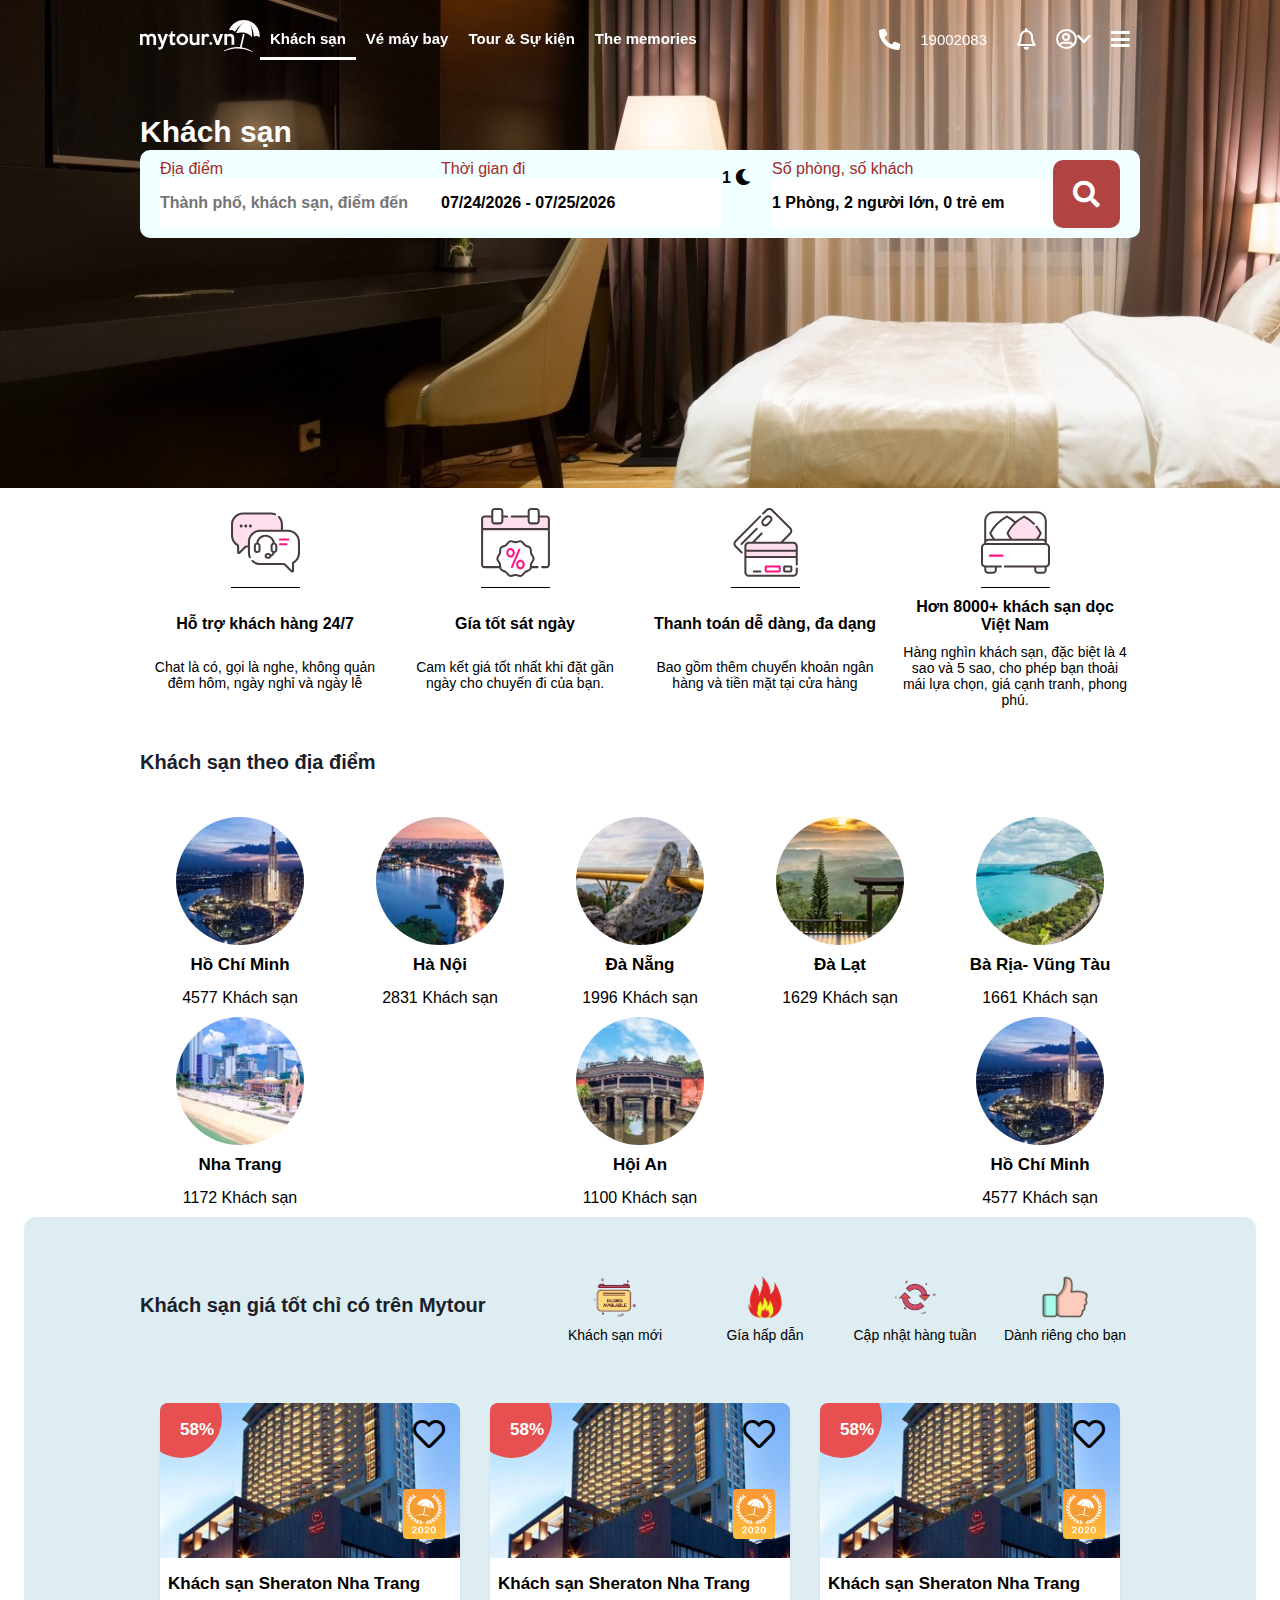
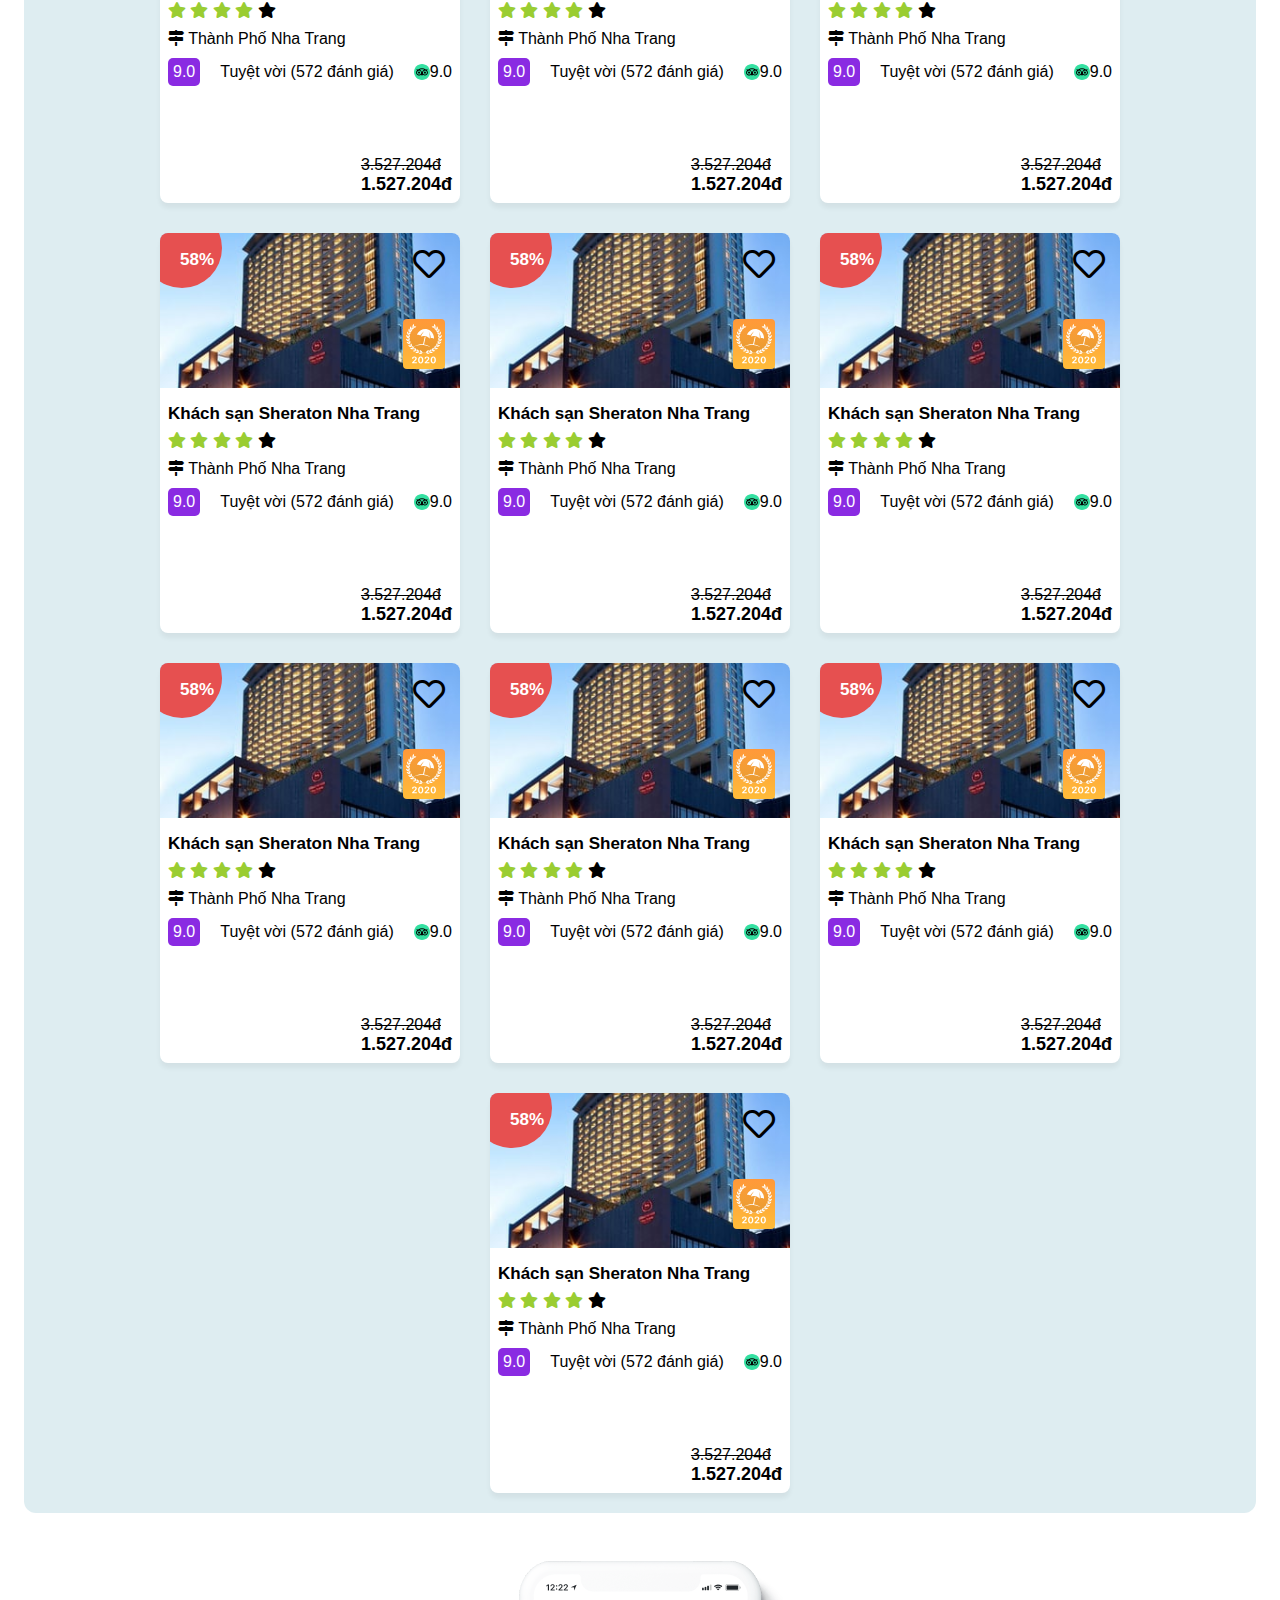
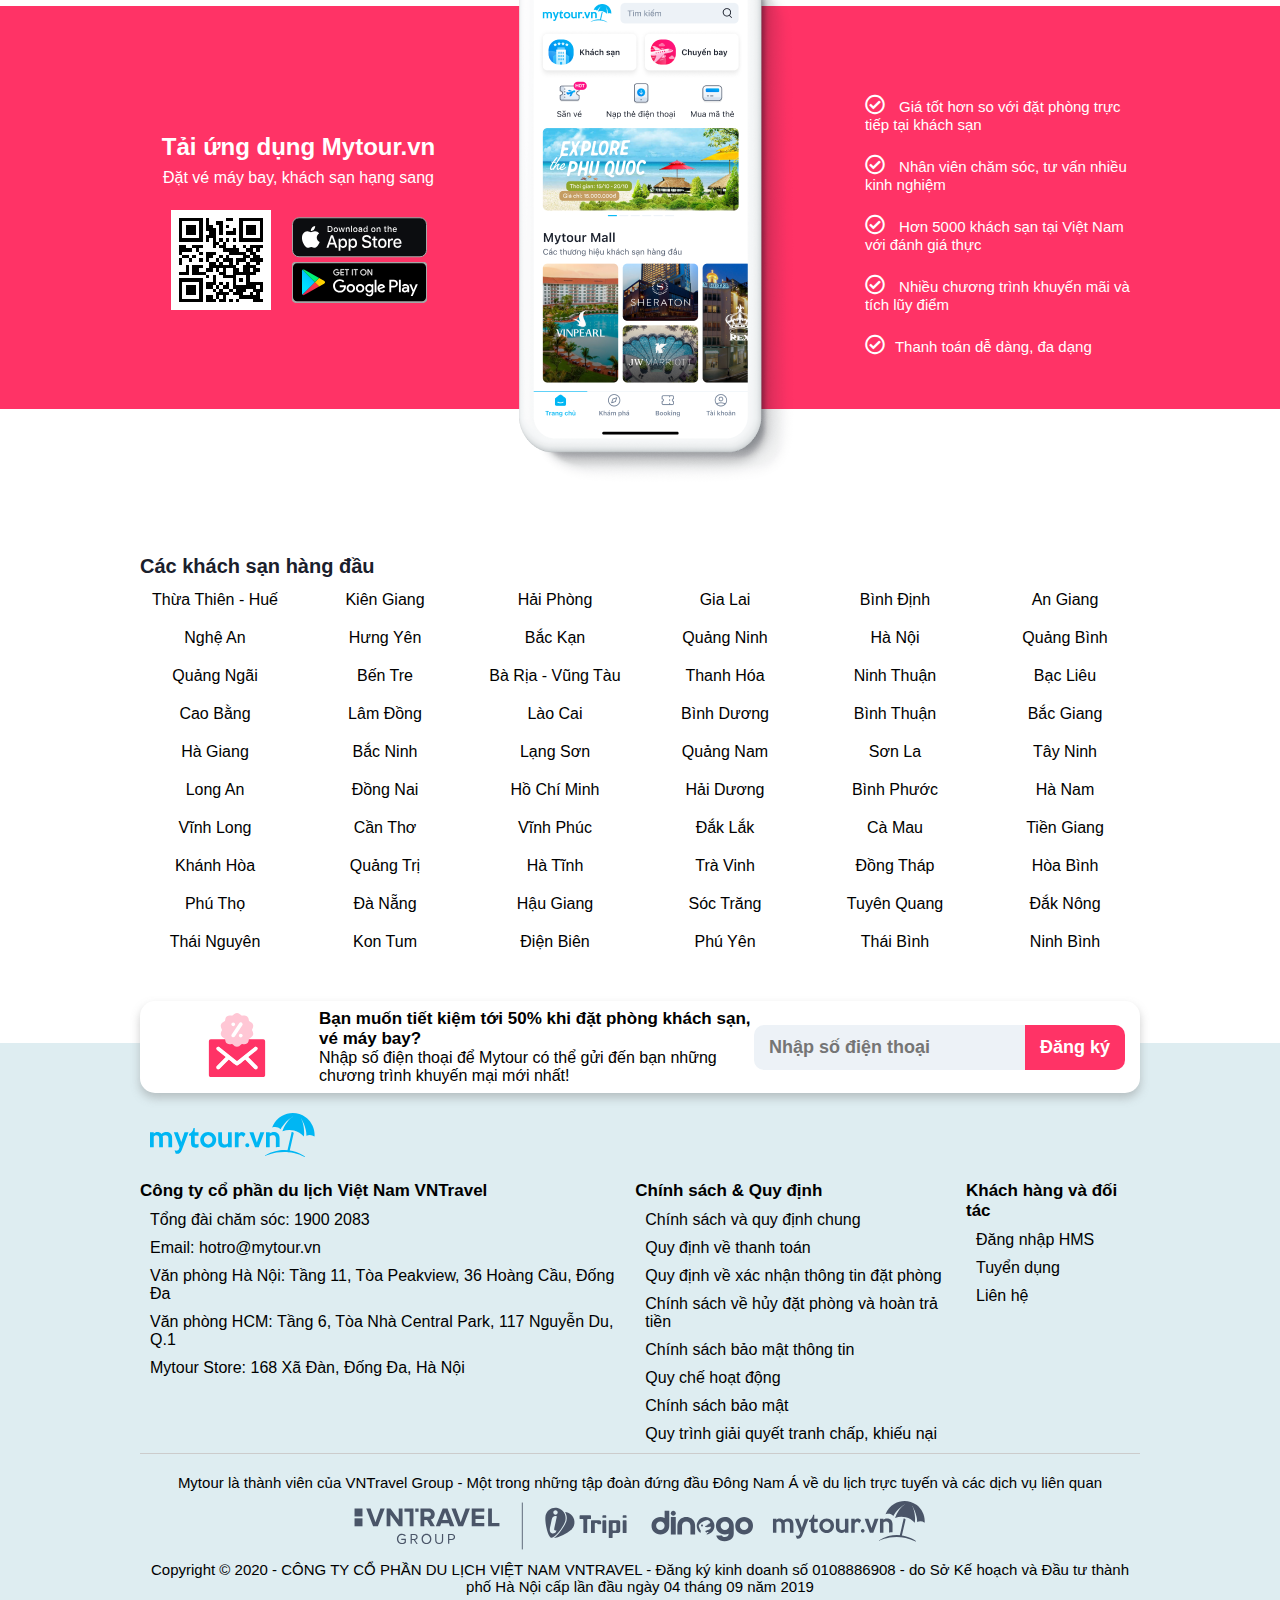
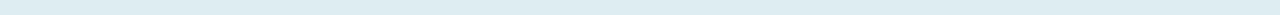
==== commit d31ae8a4: "add" ====
--- a/index.html
+++ b/index.html
@@ -1,1033 +1,941 @@
 <!DOCTYPE html>
 <html lang="en">
-  <head>
-    <meta charset="UTF-8" />
-    <meta http-equiv="X-UA-Compatible" content="IE=edge" />
-    <meta name="viewport" content="width=device-width, initial-scale=1.0" />
-    <title>Đặt phòng khách sạn hạng sang</title>
-    <link rel="stylesheet" href="./assets/css/index.css" />
-    <link rel="stylesheet" href="./assets/css/all.min.css" />
-    <link
-      rel="stylesheet"
-      media="all"
-      href="./assets/css/daterangepicker.css"
-    />
-    <link rel="stylesheet" href="assets/css/common.css" />
-    <script type="text/javascript" src="./assets/js/jquery.min.js"></script>
-    <script type="text/javascript" src="./assets/js/moment.min.js"></script>
-    <script
-      type="text/javascript"
-      src="./assets/js/daterangepicker.min.js"
-    ></script>
-    <script src="./assets/js/datepicker-vi.js"></script>
-    <script src="./assets/js/pages/index.js"></script>
-  </head>
-  <body onscroll="onScrollPage(this)">
-    <div id="mySidenav" class="sidenav">
-      <a href="javascript:void(0)" class="closebtn" onclick="closeNav()"
-        >&times;</a
-      >
-      <a href="#">About</a>
-      <a href="#">Services</a>
-      <a href="#">Clients</a>
-      <a href="#">Contact</a>
-    </div>
-    <div id="main">
-     <div class="wallpaper-header">
-        <div class="wrapper-content">
-          <div class="header-banner">
-            <div class="logo">
-              <img src="./assets/images/icons/icon_logo_mytour_white.svg" />
-            </div>
-            <div class="navigation-header">
-              <div class="menu-type">
-                <ul>
-                  <li class="active"><a href="">Khách sạn</a></li>
-                  <li><a href="">Vé máy bay</a></li>
-                  <li><a href="">Tour & Sự kiện</a></li>
-                  <li><a href="">The memories</a></li>
-                </ul>
-              </div>
-              <div class="menu-contact">
-                <div class="group-item-contact">
+
+<head>
+  <meta charset="UTF-8" />
+  <meta http-equiv="X-UA-Compatible" content="IE=edge" />
+  <meta name="viewport" content="width=device-width, initial-scale=1.0" />
+  <title>Đặt phòng khách sạn hạng sang</title>
+  <link rel="stylesheet" href="./assets/css/index.css" />
+  <link rel="stylesheet" href="./assets/css/all.min.css" />
+  <link rel="stylesheet" media="all" href="./assets/css/daterangepicker.css" />
+  <link rel="stylesheet" href="assets/css/common.css" />
+  <script type="text/javascript" src="./assets/js/jquery.min.js"></script>
+  <script type="text/javascript" src="./assets/js/moment.min.js"></script>
+  <script type="text/javascript" src="./assets/js/daterangepicker.min.js"></script>
+  <script src="./assets/js/pages/index.js"></script>
+</head>
+
+<body onscroll="onScrollPage(this)" onload="listentEvent()">
+  <div id="mySidenav" class="sidenav">
+    <a href="javascript:void(0)" class="closebtn" onclick="closeNav()">&times;</a>
+    <a href="#">About</a>
+    <a href="#">Services</a>
+    <a href="#">Clients</a>
+    <a href="#">Contact</a>
+  </div>
+  <div id="main">
+    <div class="wallpaper-header">
+      <div class="wrapper-content">
+        <div class="header-banner">
+          <div class="logo">
+            <img src="./assets/images/icons/icon_logo_mytour_white.svg" />
+          </div>
+          <div class="navigation-header">
+            <div class="menu-type">
+              <ul>
+                <li class="active"><a href="">Khách sạn</a></li>
+                <li><a href="">Vé máy bay</a></li>
+                <li><a href="">Tour & Sự kiện</a></li>
+                <li><a href="">The memories</a></li>
+              </ul>
+            </div>
+            <div class="menu-contact">
+              <!-- <div class="group-item-contact">
                   <i class="far fa-handshake fa-lg"></i>
                   <div class="text">Hợp tác với chúng tôi</div>
-                </div>
-                <div class="group-item-contact">
-                  <i class="fas fa-phone-alt fa-lg"></i>
-                  <div class="text">19002083</div>
-                </div>
-                <div class="icon icon-bell">
-                  <i class="far fa-bell fa-lg"></i>
-                </div>
-                <div class="icon icon-account">
-                  <i class="far fa-user-circle fa-lg"></i>
-                  <i class="fas fa-chevron-down"></i>
-                </div>
-                <div class="icon icon-bar" onclick="openNav()">
-                  <i class="fas fa-bars fa-lg"></i>
-                </div>
-              </div>
-            </div>
-            <div class="bar-icon-drawer"></div>
-          </div>
-        </div>
-     </div>
-      <div class="bannerTop">
-        <div class="wrapper-content">
-          <div class="box-option">
-            <div class="title-box">Khách sạn</div>
+                </div> -->
+              <div class="group-item-contact">
+                <i class="fas fa-phone-alt fa-lg"></i>
+                <div class="text">19002083</div>
+              </div>
+              <div class="icon icon-bell">
+                <i class="far fa-bell fa-lg"></i>
+              </div>
+              <div class="icon icon-account" onclick="openDropdownAccount()">
+                <i class="far fa-user-circle fa-lg"></i>
+                <i class="fas fa-chevron-down"></i>
+                <div id="dropdown-account" class="dropdown account">
+                  <div class="caret-dropdown"></div>
+                  <button class="sign-in" id="btn-signIn">Đăng Nhập</button>
+                  <button class="sign-out">Đăng Ký</button>
+                </div>
+              </div>
+              <div class="icon icon-bar" onclick="openNav()">
+                <i class="fas fa-bars fa-lg"></i>
+              </div>
+            </div>
+          </div>
+          <div class="bar-icon-drawer"></div>
+        </div>
+      </div>
+    </div>
+    <div class="bannerTop">
+      <div class="wrapper-content">
+        <div class="box-option">
+          <div class="title-box">Khách sạn</div>
+          <form action="">
             <div class="container-box">
               <div class="box-item item-place">
                 <div class="title">Địa điểm</div>
-                <input
-                  class="input input-place"
-                  type="text"
-                  autocomplete="off"
-                  placeholder="Thành phố, khách sạn, điểm đến"
-                />
+                <input class="input input-place" name="place" type="text" id="input-place" autocomplete="off"
+                  placeholder="Thành phố, khách sạn, điểm đến" />
                 <div class="indicator"></div>
                 <div class="dropdown cities">
                   <h3>Các địa điểm nổi bật</h3>
                   <ul>
-                    <li><i class="fas fa-map-marker-alt"></i> Hà Nội</li>
-                    <li>
+                    <li class="item-cities"><i class="fas fa-map-marker-alt"></i> Hà Nội</li>
+                    <li class="item-cities">
                       <i class="fas fa-map-marker-alt"></i> TP Hồ Chí Minh
                     </li>
-                    <li>
+                    <li class="item-cities">
                       <i class="fas fa-map-marker-alt"></i> Bà Rịa - Vũng Tàu
                     </li>
-                    <li><i class="fas fa-map-marker-alt"></i> Đà Nẵng</li>
-                    <li><i class="fas fa-map-marker-alt"></i> Đà Lạt</li>
-                    <li><i class="fas fa-map-marker-alt"></i> Nha Trang</li>
-                    <li><i class="fas fa-map-marker-alt"></i> Hội An</li>
-                    <li><i class="fas fa-map-marker-alt"></i> Long An</li>
-                    <li><i class="fas fa-map-marker-alt"></i> Bến Tre</li>
-                    <li><i class="fas fa-map-marker-alt"></i> Vĩnh Long</li>
-                    <li><i class="fas fa-map-marker-alt"></i> Khánh Hòa</li>
-                    <li><i class="fas fa-map-marker-alt"></i> Phú Thọ</li>
-                    <li><i class="fas fa-map-marker-alt"></i> Hà Giang</li>
-                    <li>
+                    <li class="item-cities"><i class="fas fa-map-marker-alt"></i> Đà Nẵng</li>
+                    <li class="item-cities"><i class="fas fa-map-marker-alt"></i> Đà Lạt</li>
+                    <li class="item-cities"><i class="fas fa-map-marker-alt"></i> Nha Trang</li>
+                    <li class="item-cities"><i class="fas fa-map-marker-alt"></i> Hội An</li>
+                    <li class="item-cities"><i class="fas fa-map-marker-alt"></i> Long An</li>
+                    <li class="item-cities"><i class="fas fa-map-marker-alt"></i> Bến Tre</li>
+                    <li class="item-cities"><i class="fas fa-map-marker-alt"></i> Vĩnh Long</li>
+                    <li class="item-cities"><i class="fas fa-map-marker-alt"></i> Khánh Hòa</li>
+                    <li class="item-cities"><i class="fas fa-map-marker-alt"></i> Phú Thọ</li>
+                    <li class="item-cities"><i class="fas fa-map-marker-alt"></i> Hà Giang</li>
+                    <li class="item-cities">
                       <i class="fas fa-map-marker-alt"></i> Thừa Thiên Huế
                     </li>
-                    <li><i class="fas fa-map-marker-alt"></i> Quảng Ngãi</li>
-                    <li><i class="fas fa-map-marker-alt"></i> Cao Bằng</li>
-                    <li><i class="fas fa-map-marker-alt"></i> Thái Nghyên</li>
+                    <li class="item-cities"><i class="fas fa-map-marker-alt"></i> Quảng Ngãi</li>
+                    <li class="item-cities"><i class="fas fa-map-marker-alt"></i> Cao Bằng</li>
+                    <li class="item-cities"><i class="fas fa-map-marker-alt"></i> Thái Nghyên</li>
                   </ul>
                 </div>
               </div>
               <div class="box-item item-start-day">
                 <div class="title">Thời gian đi</div>
-                <input
-                  class="input input-start-day"
-                  name="daterange"
-                  autocomplete="off"
-                  placeholder="Ngày đến"
-                  value=""
-                />
+                <input class="input input-start-day" name="daterange" id="daterange" autocomplete="off"
+                  placeholder="Ngày đến" value="" onchange="listentInputTime(this)" />
                 <div class="indicator active"></div>
               </div>
               <div class="total-day">
                 <span>
-                  2
+                  <span id="number-date">2</span>
                   <i class="fas fa-moon" style="color: black"></i>
                 </span>
               </div>
               <div class="box-item item-people">
                 <div class="title">Số phòng, số khách</div>
-                <input
-                  class="input input-people"
-                  type="text"
-                  autocomplete="off"
-                  placeholder="1 Phòng, 2 người lớn, 0 trẻ em"
-                  value=""
-                />
+                <input class="input input-people" type="text" id="input-people" name="people" autocomplete="off"
+                  placeholder="1 Phòng, 2 người lớn, 0 trẻ em" value="1 Phòng, 2 người lớn, 0 trẻ em" readonly />
                 <div class="dropdown people">
                   <div class="row room">
                     <div class="type">Phòng</div>
                     <div class="edit-number">
+                      <div class="circle minus" onclick="editNumber('room','minus')">
+                        <i class="fas fa-minus"></i>
+                      </div>
+                      <div class="quality" id="quality-room">1</div>
+                      <div class="circle plus" onclick="editNumber('room','plus')">
+                        <i class="fas fa-plus"></i>
+                      </div>
+                    </div>
+                  </div>
+                  <div class="row room">
+                    <div class="type">Người lớn</div>
+                    <div class="edit-number">
+                      <div class="circle minus" onclick="editNumber('person','minus')">
+                        <i class="fas fa-minus"></i>
+                      </div>
+                      <div class="quality" id="quality-person">2</div>
+                      <div class="circle plus" onclick="editNumber('person','plus')">
+                        <i class="fas fa-plus"></i>
+                      </div>
+                    </div>
+                  </div>
+                  <div class="row room">
+                    <div class="type">Trẻ em</div>
+                    <div class="edit-number" onclick="editNumber('child','minus')">
                       <div class="circle minus">
                         <i class="fas fa-minus"></i>
                       </div>
-                      <div class="quality">2</div>
-                      <div class="circle plus">
+                      <div class="quality" id="quality-child">0</div>
+                      <div class="circle plus" onclick="editNumber('child','plus')">
                         <i class="fas fa-plus"></i>
                       </div>
                     </div>
                   </div>
-                  <div class="row room">
-                    <div class="type">Người lớn</div>
-                    <div class="edit-number">
-                      <div class="circle minus">
-                        <i class="fas fa-minus"></i>
-                      </div>
-                      <div class="quality">2</div>
-                      <div class="circle plus">
-                        <i class="fas fa-plus"></i>
-                      </div>
-                    </div>
-                  </div>
-                  <div class="row room">
-                    <div class="type">Trẻ em</div>
-                    <div class="edit-number">
-                      <div class="circle minus">
-                        <i class="fas fa-minus"></i>
-                      </div>
-                      <div class="quality">2</div>
-                      <div class="circle plus">
-                        <i class="fas fa-plus"></i>
-                      </div>
-                    </div>
-                  </div>
                 </div>
                 <div class="indicator active"></div>
               </div>
-              <div class="box-item item-search">
+              <button class="box-item item-search" style="color:white">
                 <i class="fas fa-search fa-2x"></i>
-              </div>
-            </div>
-          </div>
-        </div>
-      </div>
-      <div class="wrapper-content">
-        <div class="container-ultility">
-          <div class="box-utility">
-            <div class="picture">
-              <img src="./assets/images/icons/icon_support_247.svg" alt="" />
-            </div>
-            <div class="title">Hỗ trợ khách hàng 24/7</div>
-            <div class="description">
-              Chat là có, gọi là nghe, không quản đêm hôm, ngày nghỉ và ngày lễ
-            </div>
-          </div>
-          <div class="box-utility">
-            <div class="picture">
-              <img src="./assets/images/icons/icon_best_price.svg" alt="" />
-            </div>
-            <div class="title">Gía tốt sát ngày</div>
-            <div class="description">
-              Cam kết giá tốt nhất khi đặt gần ngày cho chuyến đi của bạn.
-            </div>
-          </div>
-          <div class="box-utility">
-            <div class="picture">
-              <img src="./assets/images/icons/icon_payment.svg" alt="" />
-            </div>
-            <div class="title">Thanh toán dễ dàng, đa dạng</div>
-            <div class="description">
-              Bao gồm thêm chuyển khoản ngân hàng và tiền mặt tại cửa hàng
-            </div>
-          </div>
-          <div class="box-utility">
-            <div class="picture">
-              <img src="./assets/images/icons/icon_total_hotel.svg" alt="" />
-            </div>
-            <div class="title">Hơn 8000+ khách sạn dọc Việt Nam</div>
-            <div class="description">
-              Hàng nghìn khách sạn, đặc biệt là 4 sao và 5 sao, cho phép bạn
-              thoải mái lựa chọn, giá cạnh tranh, phong phú.
-            </div>
-          </div>
-        </div>
-        <div class="component hotel-location">
-          <div class="title">Khách sạn theo địa điểm</div>
-        </div>
-        <div class="container-hotel-by-location">
-          <div class="item-hotel-by-location">
-            <div class="picture">
-              <img src="assets/images/wall/hochiminh.png" alt="" />
-            </div>
-            <div class="caption">Hồ Chí Minh</div>
-            <div class="description">4577 Khách sạn</div>
-          </div>
-          <div class="item-hotel-by-location">
-            <div class="picture">
-              <img src="assets/images/wall/hanoi.png" alt="" />
-            </div>
-            <div class="caption">Hà Nội</div>
-            <div class="description">2831 Khách sạn</div>
-          </div>
-          <div class="item-hotel-by-location">
-            <div class="picture">
-              <img src="assets/images/wall/danang.png" alt="" />
-            </div>
-            <div class="caption">Đà Nẵng</div>
-            <div class="description">1996 Khách sạn</div>
-          </div>
-          <div class="item-hotel-by-location">
-            <div class="picture">
-              <img src="assets/images/wall/da-lat.png" alt="" />
-            </div>
-            <div class="caption">Đà Lạt</div>
-            <div class="description">1629 Khách sạn</div>
-          </div>
-          <div class="item-hotel-by-location">
-            <div class="picture">
-              <img src="assets/images/wall/vung-tau.png" alt="" />
-            </div>
-            <div class="caption">Bà Rịa- Vũng Tàu</div>
-            <div class="description">1661 Khách sạn</div>
-          </div>
-          <div class="item-hotel-by-location">
-            <div class="picture">
-              <img src="assets/images/wall/nha-trang.png" alt="" />
-            </div>
-            <div class="caption">Nha Trang</div>
-            <div class="description">1172 Khách sạn</div>
-          </div>
-          <div class="item-hotel-by-location">
-            <div class="picture">
-              <img src="assets/images/wall/hoi-an.png" alt="" />
-            </div>
-            <div class="caption">Hội An</div>
-            <div class="description">1100 Khách sạn</div>
-          </div>
-          <div class="item-hotel-by-location">
-            <div class="picture">
-              <img src="assets/images/wall/hochiminh.png" alt="" />
-            </div>
-            <div class="caption">Hồ Chí Minh</div>
-            <div class="description">4577 Khách sạn</div>
-          </div>
-        </div>
-      </div>
-      <div class="content-page">
-        <div class="wrapper-content">
-          <div class="component">
-            <div class="header">
-              <div class="title">Khách sạn giá tốt chỉ có trên Mytour</div>
-              <div class="options">
-                <div class="item-option">
-                  <div class="icon-option">
-                    <img src="./assets/images/icons/hotel.png" alt="" />
-                  </div>
-                  <div class="title-option">Khách sạn mới</div>
-                </div>
-                <div class="item-option">
-                  <div class="icon-option">
-                    <img src="./assets/images/icons/fire.png" alt="" />
-                  </div>
-                  <div class="title-option">Gía hấp dẫn</div>
-                </div>
-                <div class="item-option">
-                  <div class="icon-option">
-                    <img src="./assets/images/icons/refresh.png" alt="" />
-                  </div>
-                  <div class="title-option">Cập nhật hàng tuần</div>
-                </div>
-                <div class="item-option">
-                  <div class="icon-option">
-                    <img src="./assets/images/icons/like.png" alt="" />
-                  </div>
-                  <div class="title-option">Dành riêng cho bạn</div>
-                </div>
-              </div>
-            </div>
-          </div>
-          <div class="container-hotel">
-            <div class="box-hotel">
-              <div class="picture">
-                <img
-                  src="assets/images/photos-hotel/sheraton-nhatrang.jpg"
-                  alt=""
-                />
-                <div class="sale-percent">58%</div>
-                <div class="favorous">
-                  <i class="far fa-heart fa-2x"></i>
-                </div>
-                <div class="medal">
-                  <img
-                    src="./assets/images/icons/icon_tag_the_best.svg"
-                    alt=""
-                    srcset=""
-                  />
-                </div>
-              </div>
-              <div class="container-content-hotel">
-                <div class="content-hotel">
-                  <div class="name">Khách sạn Sheraton Nha Trang</div>
-                  <div class="star-voted">
-                    <i class="fas fa-star active"></i>
-                    <i class="fas fa-star active"></i>
-                    <i class="fas fa-star active"></i>
-                    <i class="fas fa-star active"></i>
-                    <i class="fas fa-star"></i>
-                  </div>
-                  <div class="location">
-                    <i class="fas fa-map-signs"></i>
-                    Thành Phố Nha Trang
-                  </div>
-                  <div class="review">
-                    <div class="mark">9.0</div>
-                    <div class="comment">Tuyệt vời (572 đánh giá)</div>
-                    <div class="mark-reivew">
-                      <img
-                        src="assets/images/icons/icon_tripadvisor.svg"
-                        alt=""
-                      />
-                      9.0
-                    </div>
-                  </div>
-                </div>
-                <div class="price">
-                  <div class="old-price">3.527.204đ</div>
-                  <div class="current-price">1.527.204đ</div>
-                </div>
-              </div>
-            </div>
-            <div class="box-hotel">
-              <div class="picture">
-                <img
-                  src="assets/images/photos-hotel/sheraton-nhatrang.jpg"
-                  alt=""
-                />
-                <div class="sale-percent">58%</div>
-                <div class="favorous">
-                  <i class="far fa-heart fa-2x"></i>
-                </div>
-                <div class="medal">
-                  <img
-                    src="./assets/images/icons/icon_tag_the_best.svg"
-                    alt=""
-                    srcset=""
-                  />
-                </div>
-              </div>
-              <div class="container-content-hotel">
-                <div class="content-hotel">
-                  <div class="name">Khách sạn Sheraton Nha Trang</div>
-                  <div class="star-voted">
-                    <i class="fas fa-star active"></i>
-                    <i class="fas fa-star active"></i>
-                    <i class="fas fa-star active"></i>
-                    <i class="fas fa-star active"></i>
-                    <i class="fas fa-star"></i>
-                  </div>
-                  <div class="location">
-                    <i class="fas fa-map-signs"></i>
-                    Thành Phố Nha Trang
-                  </div>
-                  <div class="review">
-                    <div class="mark">9.0</div>
-                    <div class="comment">Tuyệt vời (572 đánh giá)</div>
-                    <div class="mark-reivew">
-                      <img
-                        src="assets/images/icons/icon_tripadvisor.svg"
-                        alt=""
-                      />
-                      9.0
-                    </div>
-                  </div>
-                </div>
-                <div class="price">
-                  <div class="old-price">3.527.204đ</div>
-                  <div class="current-price">1.527.204đ</div>
-                </div>
-              </div>
-            </div>
-            <div class="box-hotel">
-              <div class="picture">
-                <img
-                  src="assets/images/photos-hotel/sheraton-nhatrang.jpg"
-                  alt=""
-                />
-                <div class="sale-percent">58%</div>
-                <div class="favorous">
-                  <i class="far fa-heart fa-2x"></i>
-                </div>
-                <div class="medal">
-                  <img
-                    src="./assets/images/icons/icon_tag_the_best.svg"
-                    alt=""
-                    srcset=""
-                  />
-                </div>
-              </div>
-              <div class="container-content-hotel">
-                <div class="content-hotel">
-                  <div class="name">Khách sạn Sheraton Nha Trang</div>
-                  <div class="star-voted">
-                    <i class="fas fa-star active"></i>
-                    <i class="fas fa-star active"></i>
-                    <i class="fas fa-star active"></i>
-                    <i class="fas fa-star active"></i>
-                    <i class="fas fa-star"></i>
-                  </div>
-                  <div class="location">
-                    <i class="fas fa-map-signs"></i>
-                    Thành Phố Nha Trang
-                  </div>
-                  <div class="review">
-                    <div class="mark">9.0</div>
-                    <div class="comment">Tuyệt vời (572 đánh giá)</div>
-                    <div class="mark-reivew">
-                      <img
-                        src="assets/images/icons/icon_tripadvisor.svg"
-                        alt=""
-                      />
-                      9.0
-                    </div>
-                  </div>
-                </div>
-                <div class="price">
-                  <div class="old-price">3.527.204đ</div>
-                  <div class="current-price">1.527.204đ</div>
-                </div>
-              </div>
-            </div>
-            <div class="box-hotel">
-              <div class="picture">
-                <img
-                  src="assets/images/photos-hotel/sheraton-nhatrang.jpg"
-                  alt=""
-                />
-                <div class="sale-percent">58%</div>
-                <div class="favorous">
-                  <i class="far fa-heart fa-2x"></i>
-                </div>
-                <div class="medal">
-                  <img
-                    src="./assets/images/icons/icon_tag_the_best.svg"
-                    alt=""
-                    srcset=""
-                  />
-                </div>
-              </div>
-              <div class="container-content-hotel">
-                <div class="content-hotel">
-                  <div class="name">Khách sạn Sheraton Nha Trang</div>
-                  <div class="star-voted">
-                    <i class="fas fa-star active"></i>
-                    <i class="fas fa-star active"></i>
-                    <i class="fas fa-star active"></i>
-                    <i class="fas fa-star active"></i>
-                    <i class="fas fa-star"></i>
-                  </div>
-                  <div class="location">
-                    <i class="fas fa-map-signs"></i>
-                    Thành Phố Nha Trang
-                  </div>
-                  <div class="review">
-                    <div class="mark">9.0</div>
-                    <div class="comment">Tuyệt vời (572 đánh giá)</div>
-                    <div class="mark-reivew">
-                      <img
-                        src="assets/images/icons/icon_tripadvisor.svg"
-                        alt=""
-                      />
-                      9.0
-                    </div>
-                  </div>
-                </div>
-                <div class="price">
-                  <div class="old-price">3.527.204đ</div>
-                  <div class="current-price">1.527.204đ</div>
-                </div>
-              </div>
-            </div>
-            <div class="box-hotel">
-              <div class="picture">
-                <img
-                  src="assets/images/photos-hotel/sheraton-nhatrang.jpg"
-                  alt=""
-                />
-                <div class="sale-percent">58%</div>
-                <div class="favorous">
-                  <i class="far fa-heart fa-2x"></i>
-                </div>
-                <div class="medal">
-                  <img
-                    src="./assets/images/icons/icon_tag_the_best.svg"
-                    alt=""
-                    srcset=""
-                  />
-                </div>
-              </div>
-              <div class="container-content-hotel">
-                <div class="content-hotel">
-                  <div class="name">Khách sạn Sheraton Nha Trang</div>
-                  <div class="star-voted">
-                    <i class="fas fa-star active"></i>
-                    <i class="fas fa-star active"></i>
-                    <i class="fas fa-star active"></i>
-                    <i class="fas fa-star active"></i>
-                    <i class="fas fa-star"></i>
-                  </div>
-                  <div class="location">
-                    <i class="fas fa-map-signs"></i>
-                    Thành Phố Nha Trang
-                  </div>
-                  <div class="review">
-                    <div class="mark">9.0</div>
-                    <div class="comment">Tuyệt vời (572 đánh giá)</div>
-                    <div class="mark-reivew">
-                      <img
-                        src="assets/images/icons/icon_tripadvisor.svg"
-                        alt=""
-                      />
-                      9.0
-                    </div>
-                  </div>
-                </div>
-                <div class="price">
-                  <div class="old-price">3.527.204đ</div>
-                  <div class="current-price">1.527.204đ</div>
-                </div>
-              </div>
-            </div>
-            <div class="box-hotel">
-              <div class="picture">
-                <img
-                  src="assets/images/photos-hotel/sheraton-nhatrang.jpg"
-                  alt=""
-                />
-                <div class="sale-percent">58%</div>
-                <div class="favorous">
-                  <i class="far fa-heart fa-2x"></i>
-                </div>
-                <div class="medal">
-                  <img
-                    src="./assets/images/icons/icon_tag_the_best.svg"
-                    alt=""
-                    srcset=""
-                  />
-                </div>
-              </div>
-              <div class="container-content-hotel">
-                <div class="content-hotel">
-                  <div class="name">Khách sạn Sheraton Nha Trang</div>
-                  <div class="star-voted">
-                    <i class="fas fa-star active"></i>
-                    <i class="fas fa-star active"></i>
-                    <i class="fas fa-star active"></i>
-                    <i class="fas fa-star active"></i>
-                    <i class="fas fa-star"></i>
-                  </div>
-                  <div class="location">
-                    <i class="fas fa-map-signs"></i>
-                    Thành Phố Nha Trang
-                  </div>
-                  <div class="review">
-                    <div class="mark">9.0</div>
-                    <div class="comment">Tuyệt vời (572 đánh giá)</div>
-                    <div class="mark-reivew">
-                      <img
-                        src="assets/images/icons/icon_tripadvisor.svg"
-                        alt=""
-                      />
-                      9.0
-                    </div>
-                  </div>
-                </div>
-                <div class="price">
-                  <div class="old-price">3.527.204đ</div>
-                  <div class="current-price">1.527.204đ</div>
-                </div>
-              </div>
-            </div>
-            <div class="box-hotel">
-              <div class="picture">
-                <img
-                  src="assets/images/photos-hotel/sheraton-nhatrang.jpg"
-                  alt=""
-                />
-                <div class="sale-percent">58%</div>
-                <div class="favorous">
-                  <i class="far fa-heart fa-2x"></i>
-                </div>
-                <div class="medal">
-                  <img
-                    src="./assets/images/icons/icon_tag_the_best.svg"
-                    alt=""
-                    srcset=""
-                  />
-                </div>
-              </div>
-              <div class="container-content-hotel">
-                <div class="content-hotel">
-                  <div class="name">Khách sạn Sheraton Nha Trang</div>
-                  <div class="star-voted">
-                    <i class="fas fa-star active"></i>
-                    <i class="fas fa-star active"></i>
-                    <i class="fas fa-star active"></i>
-                    <i class="fas fa-star active"></i>
-                    <i class="fas fa-star"></i>
-                  </div>
-                  <div class="location">
-                    <i class="fas fa-map-signs"></i>
-                    Thành Phố Nha Trang
-                  </div>
-                  <div class="review">
-                    <div class="mark">9.0</div>
-                    <div class="comment">Tuyệt vời (572 đánh giá)</div>
-                    <div class="mark-reivew">
-                      <img
-                        src="assets/images/icons/icon_tripadvisor.svg"
-                        alt=""
-                      />
-                      9.0
-                    </div>
-                  </div>
-                </div>
-                <div class="price">
-                  <div class="old-price">3.527.204đ</div>
-                  <div class="current-price">1.527.204đ</div>
-                </div>
-              </div>
-            </div>
-            <div class="box-hotel">
-              <div class="picture">
-                <img
-                  src="assets/images/photos-hotel/sheraton-nhatrang.jpg"
-                  alt=""
-                />
-                <div class="sale-percent">58%</div>
-                <div class="favorous">
-                  <i class="far fa-heart fa-2x"></i>
-                </div>
-                <div class="medal">
-                  <img
-                    src="./assets/images/icons/icon_tag_the_best.svg"
-                    alt=""
-                    srcset=""
-                  />
-                </div>
-              </div>
-              <div class="container-content-hotel">
-                <div class="content-hotel">
-                  <div class="name">Khách sạn Sheraton Nha Trang</div>
-                  <div class="star-voted">
-                    <i class="fas fa-star active"></i>
-                    <i class="fas fa-star active"></i>
-                    <i class="fas fa-star active"></i>
-                    <i class="fas fa-star active"></i>
-                    <i class="fas fa-star"></i>
-                  </div>
-                  <div class="location">
-                    <i class="fas fa-map-signs"></i>
-                    Thành Phố Nha Trang
-                  </div>
-                  <div class="review">
-                    <div class="mark">9.0</div>
-                    <div class="comment">Tuyệt vời (572 đánh giá)</div>
-                    <div class="mark-reivew">
-                      <img
-                        src="assets/images/icons/icon_tripadvisor.svg"
-                        alt=""
-                      />
-                      9.0
-                    </div>
-                  </div>
-                </div>
-                <div class="price">
-                  <div class="old-price">3.527.204đ</div>
-                  <div class="current-price">1.527.204đ</div>
-                </div>
-              </div>
-            </div>
-            <div class="box-hotel">
-              <div class="picture">
-                <img
-                  src="assets/images/photos-hotel/sheraton-nhatrang.jpg"
-                  alt=""
-                />
-                <div class="sale-percent">58%</div>
-                <div class="favorous">
-                  <i class="far fa-heart fa-2x"></i>
-                </div>
-                <div class="medal">
-                  <img
-                    src="./assets/images/icons/icon_tag_the_best.svg"
-                    alt=""
-                    srcset=""
-                  />
-                </div>
-              </div>
-              <div class="container-content-hotel">
-                <div class="content-hotel">
-                  <div class="name">Khách sạn Sheraton Nha Trang</div>
-                  <div class="star-voted">
-                    <i class="fas fa-star active"></i>
-                    <i class="fas fa-star active"></i>
-                    <i class="fas fa-star active"></i>
-                    <i class="fas fa-star active"></i>
-                    <i class="fas fa-star"></i>
-                  </div>
-                  <div class="location">
-                    <i class="fas fa-map-signs"></i>
-                    Thành Phố Nha Trang
-                  </div>
-                  <div class="review">
-                    <div class="mark">9.0</div>
-                    <div class="comment">Tuyệt vời (572 đánh giá)</div>
-                    <div class="mark-reivew">
-                      <img
-                        src="assets/images/icons/icon_tripadvisor.svg"
-                        alt=""
-                      />
-                      9.0
-                    </div>
-                  </div>
-                </div>
-                <div class="price">
-                  <div class="old-price">3.527.204đ</div>
-                  <div class="current-price">1.527.204đ</div>
-                </div>
-              </div>
-            </div>
-            <div class="box-hotel">
-              <div class="picture">
-                <img
-                  src="assets/images/photos-hotel/sheraton-nhatrang.jpg"
-                  alt=""
-                />
-                <div class="sale-percent">58%</div>
-                <div class="favorous">
-                  <i class="far fa-heart fa-2x"></i>
-                </div>
-                <div class="medal">
-                  <img
-                    src="./assets/images/icons/icon_tag_the_best.svg"
-                    alt=""
-                    srcset=""
-                  />
-                </div>
-              </div>
-              <div class="container-content-hotel">
-                <div class="content-hotel">
-                  <div class="name">Khách sạn Sheraton Nha Trang</div>
-                  <div class="star-voted">
-                    <i class="fas fa-star active"></i>
-                    <i class="fas fa-star active"></i>
-                    <i class="fas fa-star active"></i>
-                    <i class="fas fa-star active"></i>
-                    <i class="fas fa-star"></i>
-                  </div>
-                  <div class="location">
-                    <i class="fas fa-map-signs"></i>
-                    Thành Phố Nha Trang
-                  </div>
-                  <div class="review">
-                    <div class="mark">9.0</div>
-                    <div class="comment">Tuyệt vời (572 đánh giá)</div>
-                    <div class="mark-reivew">
-                      <img
-                        src="assets/images/icons/icon_tripadvisor.svg"
-                        alt=""
-                      />
-                      9.0
-                    </div>
-                  </div>
-                </div>
-                <div class="price">
-                  <div class="old-price">3.527.204đ</div>
-                  <div class="current-price">1.527.204đ</div>
-                </div>
-              </div>
-            </div>
-          </div>
-        </div>
-      </div>
-      <div class="dowload-app">
-        <div class="wallpaper"></div>
-        <div class="container-app">
-          <div class="qr-code">
-            <div class="title">Tải ứng dụng Mytour.vn</div>
-            <p>Đặt vé máy bay, khách sạn hạng sang</p>
-            <div class="row">
-              <div class="picture-qr">
-                <img src="assets/images/icons/qrcode.png" alt="" />
-              </div>
-              <div class="button-download">
-                <div class="button">
-                  <img src="./assets/images/icons/icon_app_store.svg" alt="" />
-                </div>
-                <div class="button">
-                  <img src="./assets/images/icons/icon_chplay.svg" alt="" />
-                </div>
-              </div>
-            </div>
-          </div>
-          <div class="picture">
-            <img src="assets/images/wall/phone.png" alt="" />
-          </div>
-          <div class="check-list">
-            <div class="item-checked">
-              Giá tốt hơn so với đặt phòng trực tiếp tại khách sạn
-            </div>
-            <div class="item-checked">
-              Nhân viên chăm sóc, tư vấn nhiều kinh nghiệm
-            </div>
-            <div class="item-checked">
-              Hơn 5000 khách sạn tại Việt Nam với đánh giá thực
-            </div>
-            <div class="item-checked">
-              Nhiều chương trình khuyến mãi và tích lũy điểm
-            </div>
-            <div class="item-checked">Thanh toán dễ dàng, đa dạng</div>
-          </div>
-        </div>
-      </div>
+              </button>
+            </div>
+          </form>
+        </div>
+      </div>
+    </div>
+    <div class="wrapper-content">
+      <div class="container-ultility">
+        <div class="box-utility">
+          <div class="picture">
+            <img src="./assets/images/icons/icon_support_247.svg" alt="" />
+          </div>
+          <div class="title">Hỗ trợ khách hàng 24/7</div>
+          <div class="description">
+            Chat là có, gọi là nghe, không quản đêm hôm, ngày nghỉ và ngày lễ
+          </div>
+        </div>
+        <div class="box-utility">
+          <div class="picture">
+            <img src="./assets/images/icons/icon_best_price.svg" alt="" />
+          </div>
+          <div class="title">Gía tốt sát ngày</div>
+          <div class="description">
+            Cam kết giá tốt nhất khi đặt gần ngày cho chuyến đi của bạn.
+          </div>
+        </div>
+        <div class="box-utility">
+          <div class="picture">
+            <img src="./assets/images/icons/icon_payment.svg" alt="" />
+          </div>
+          <div class="title">Thanh toán dễ dàng, đa dạng</div>
+          <div class="description">
+            Bao gồm thêm chuyển khoản ngân hàng và tiền mặt tại cửa hàng
+          </div>
+        </div>
+        <div class="box-utility">
+          <div class="picture">
+            <img src="./assets/images/icons/icon_total_hotel.svg" alt="" />
+          </div>
+          <div class="title">Hơn 8000+ khách sạn dọc Việt Nam</div>
+          <div class="description">
+            Hàng nghìn khách sạn, đặc biệt là 4 sao và 5 sao, cho phép bạn
+            thoải mái lựa chọn, giá cạnh tranh, phong phú.
+          </div>
+        </div>
+      </div>
+      <div class="component hotel-location">
+        <div class="title">Khách sạn theo địa điểm</div>
+      </div>
+      <div class="container-hotel-by-location">
+        <div class="item-hotel-by-location">
+          <div class="picture">
+            <img src="assets/images/wall/hochiminh.png" alt="" />
+          </div>
+          <div class="caption">Hồ Chí Minh</div>
+          <div class="description">4577 Khách sạn</div>
+        </div>
+        <div class="item-hotel-by-location">
+          <div class="picture">
+            <img src="assets/images/wall/hanoi.png" alt="" />
+          </div>
+          <div class="caption">Hà Nội</div>
+          <div class="description">2831 Khách sạn</div>
+        </div>
+        <div class="item-hotel-by-location">
+          <div class="picture">
+            <img src="assets/images/wall/danang.png" alt="" />
+          </div>
+          <div class="caption">Đà Nẵng</div>
+          <div class="description">1996 Khách sạn</div>
+        </div>
+        <div class="item-hotel-by-location">
+          <div class="picture">
+            <img src="assets/images/wall/da-lat.png" alt="" />
+          </div>
+          <div class="caption">Đà Lạt</div>
+          <div class="description">1629 Khách sạn</div>
+        </div>
+        <div class="item-hotel-by-location">
+          <div class="picture">
+            <img src="assets/images/wall/vung-tau.png" alt="" />
+          </div>
+          <div class="caption">Bà Rịa- Vũng Tàu</div>
+          <div class="description">1661 Khách sạn</div>
+        </div>
+        <div class="item-hotel-by-location">
+          <div class="picture">
+            <img src="assets/images/wall/nha-trang.png" alt="" />
+          </div>
+          <div class="caption">Nha Trang</div>
+          <div class="description">1172 Khách sạn</div>
+        </div>
+        <div class="item-hotel-by-location">
+          <div class="picture">
+            <img src="assets/images/wall/hoi-an.png" alt="" />
+          </div>
+          <div class="caption">Hội An</div>
+          <div class="description">1100 Khách sạn</div>
+        </div>
+        <div class="item-hotel-by-location">
+          <div class="picture">
+            <img src="assets/images/wall/hochiminh.png" alt="" />
+          </div>
+          <div class="caption">Hồ Chí Minh</div>
+          <div class="description">4577 Khách sạn</div>
+        </div>
+      </div>
+    </div>
+    <div class="content-page">
       <div class="wrapper-content">
         <div class="component">
-          <div class="title">Các khách sạn hàng đầu</div>
-          <div class="table-province">
-            <div class="item-province">Thừa Thiên - Huế</div>
-          </div>
-        </div>
-        <div class="container-sign-up">
-          <div class="picture">
-            <img src="assets/images/icons/icon_mail_red.svg" alt="" srcset="" />
-          </div>
-          <div class="text-box">
-            <div class="title">
-              Bạn muốn tiết kiệm tới 50% khi đặt phòng khách sạn, vé máy bay?
-            </div>
-            <div class="description">
-              Nhập số điện thoại để Mytour có thể gửi đến bạn những chương trình
-              khuyến mại mới nhất!
-            </div>
-          </div>
-          <div class="input-phone-number">
-            <input type="text" placeholder="Nhập số điện thoại" />
-            <button>Đăng ký</button>
-          </div>
-        </div>
-      </div>
-      <div class="container-footer">
-        <div class="wrapper-content">
-          <div class="footer">
-            <div class="logo">
-              <img
-                src="/assets/images/icons/icon_mytour_blue_large.svg"
-                alt=""
-              />
-            </div>
-            <div class="more-info">
-              <div class="column">
-                <div class="title">
-                  Công ty cổ phần du lịch Việt Nam VNTravel
-                </div>
-                <p>Tổng đài chăm sóc: 1900 2083</p>
-                <p>Email: hotro@mytour.vn</p>
-                <p>
-                  Văn phòng Hà Nội: Tầng 11, Tòa Peakview, 36 Hoàng Cầu, Đống Đa
-                </p>
-                <p>
-                  Văn phòng HCM: Tầng 6, Tòa Nhà Central Park, 117 Nguyễn Du,
-                  Q.1
-                </p>
-                <p>Mytour Store: 168 Xã Đàn, Đống Đa, Hà Nội</p>
-              </div>
-              <div class="column column-policy">
-                <div class="title">Chính sách & Quy định</div>
-                <p>Chính sách và quy định chung</p>
-                <p>Quy định về thanh toán</p>
-                <p>Quy định về xác nhận thông tin đặt phòng</p>
-                <p>Chính sách về hủy đặt phòng và hoàn trả tiền</p>
-                <p>Chính sách bảo mật thông tin</p>
-                <p>Quy chế hoạt động</p>
-                <p>Chính sách bảo mật</p>
-                <p>Quy trình giải quyết tranh chấp, khiếu nại</p>
-              </div>
-              <div class="column column-custumer">
-                <div class="title">Khách hàng và đối tác</div>
-                <p>Đăng nhập HMS</p>
-                <p>Tuyển dụng</p>
-                <p>Liên hệ</p>
-              </div>
-            </div>
-            <div class="copy-right">
+          <div class="header">
+            <div class="title">Khách sạn giá tốt chỉ có trên Mytour</div>
+            <div class="options">
+              <div class="item-option">
+                <div class="icon-option">
+                  <img src="./assets/images/icons/hotel.png" alt="" />
+                </div>
+                <div class="title-option">Khách sạn mới</div>
+              </div>
+              <div class="item-option">
+                <div class="icon-option">
+                  <img src="./assets/images/icons/fire.png" alt="" />
+                </div>
+                <div class="title-option">Gía hấp dẫn</div>
+              </div>
+              <div class="item-option">
+                <div class="icon-option">
+                  <img src="./assets/images/icons/refresh.png" alt="" />
+                </div>
+                <div class="title-option">Cập nhật hàng tuần</div>
+              </div>
+              <div class="item-option">
+                <div class="icon-option">
+                  <img src="./assets/images/icons/like.png" alt="" />
+                </div>
+                <div class="title-option">Dành riêng cho bạn</div>
+              </div>
+            </div>
+          </div>
+        </div>
+        <div class="container-hotel">
+          <div class="box-hotel">
+            <div class="picture">
+              <img src="assets/images/photos-hotel/sheraton-nhatrang.jpg" alt="" />
+              <div class="sale-percent">58%</div>
+              <div class="favorous">
+                <i class="far fa-heart fa-2x"></i>
+              </div>
+              <div class="medal">
+                <img src="./assets/images/icons/icon_tag_the_best.svg" alt="" srcset="" />
+              </div>
+            </div>
+            <div class="container-content-hotel">
+              <div class="content-hotel">
+                <div class="name">Khách sạn Sheraton Nha Trang</div>
+                <div class="star-voted">
+                  <i class="fas fa-star active"></i>
+                  <i class="fas fa-star active"></i>
+                  <i class="fas fa-star active"></i>
+                  <i class="fas fa-star active"></i>
+                  <i class="fas fa-star"></i>
+                </div>
+                <div class="location">
+                  <i class="fas fa-map-signs"></i>
+                  Thành Phố Nha Trang
+                </div>
+                <div class="review">
+                  <div class="mark">9.0</div>
+                  <div class="comment">Tuyệt vời (572 đánh giá)</div>
+                  <div class="mark-reivew">
+                    <img src="assets/images/icons/icon_tripadvisor.svg" alt="" />
+                    9.0
+                  </div>
+                </div>
+              </div>
+              <div class="price">
+                <div class="old-price">3.527.204đ</div>
+                <div class="current-price">1.527.204đ</div>
+              </div>
+            </div>
+          </div>
+          <div class="box-hotel">
+            <div class="picture">
+              <img src="assets/images/photos-hotel/sheraton-nhatrang.jpg" alt="" />
+              <div class="sale-percent">58%</div>
+              <div class="favorous">
+                <i class="far fa-heart fa-2x"></i>
+              </div>
+              <div class="medal">
+                <img src="./assets/images/icons/icon_tag_the_best.svg" alt="" srcset="" />
+              </div>
+            </div>
+            <div class="container-content-hotel">
+              <div class="content-hotel">
+                <div class="name">Khách sạn Sheraton Nha Trang</div>
+                <div class="star-voted">
+                  <i class="fas fa-star active"></i>
+                  <i class="fas fa-star active"></i>
+                  <i class="fas fa-star active"></i>
+                  <i class="fas fa-star active"></i>
+                  <i class="fas fa-star"></i>
+                </div>
+                <div class="location">
+                  <i class="fas fa-map-signs"></i>
+                  Thành Phố Nha Trang
+                </div>
+                <div class="review">
+                  <div class="mark">9.0</div>
+                  <div class="comment">Tuyệt vời (572 đánh giá)</div>
+                  <div class="mark-reivew">
+                    <img src="assets/images/icons/icon_tripadvisor.svg" alt="" />
+                    9.0
+                  </div>
+                </div>
+              </div>
+              <div class="price">
+                <div class="old-price">3.527.204đ</div>
+                <div class="current-price">1.527.204đ</div>
+              </div>
+            </div>
+          </div>
+          <div class="box-hotel">
+            <div class="picture">
+              <img src="assets/images/photos-hotel/sheraton-nhatrang.jpg" alt="" />
+              <div class="sale-percent">58%</div>
+              <div class="favorous">
+                <i class="far fa-heart fa-2x"></i>
+              </div>
+              <div class="medal">
+                <img src="./assets/images/icons/icon_tag_the_best.svg" alt="" srcset="" />
+              </div>
+            </div>
+            <div class="container-content-hotel">
+              <div class="content-hotel">
+                <div class="name">Khách sạn Sheraton Nha Trang</div>
+                <div class="star-voted">
+                  <i class="fas fa-star active"></i>
+                  <i class="fas fa-star active"></i>
+                  <i class="fas fa-star active"></i>
+                  <i class="fas fa-star active"></i>
+                  <i class="fas fa-star"></i>
+                </div>
+                <div class="location">
+                  <i class="fas fa-map-signs"></i>
+                  Thành Phố Nha Trang
+                </div>
+                <div class="review">
+                  <div class="mark">9.0</div>
+                  <div class="comment">Tuyệt vời (572 đánh giá)</div>
+                  <div class="mark-reivew">
+                    <img src="assets/images/icons/icon_tripadvisor.svg" alt="" />
+                    9.0
+                  </div>
+                </div>
+              </div>
+              <div class="price">
+                <div class="old-price">3.527.204đ</div>
+                <div class="current-price">1.527.204đ</div>
+              </div>
+            </div>
+          </div>
+          <div class="box-hotel">
+            <div class="picture">
+              <img src="assets/images/photos-hotel/sheraton-nhatrang.jpg" alt="" />
+              <div class="sale-percent">58%</div>
+              <div class="favorous">
+                <i class="far fa-heart fa-2x"></i>
+              </div>
+              <div class="medal">
+                <img src="./assets/images/icons/icon_tag_the_best.svg" alt="" srcset="" />
+              </div>
+            </div>
+            <div class="container-content-hotel">
+              <div class="content-hotel">
+                <div class="name">Khách sạn Sheraton Nha Trang</div>
+                <div class="star-voted">
+                  <i class="fas fa-star active"></i>
+                  <i class="fas fa-star active"></i>
+                  <i class="fas fa-star active"></i>
+                  <i class="fas fa-star active"></i>
+                  <i class="fas fa-star"></i>
+                </div>
+                <div class="location">
+                  <i class="fas fa-map-signs"></i>
+                  Thành Phố Nha Trang
+                </div>
+                <div class="review">
+                  <div class="mark">9.0</div>
+                  <div class="comment">Tuyệt vời (572 đánh giá)</div>
+                  <div class="mark-reivew">
+                    <img src="assets/images/icons/icon_tripadvisor.svg" alt="" />
+                    9.0
+                  </div>
+                </div>
+              </div>
+              <div class="price">
+                <div class="old-price">3.527.204đ</div>
+                <div class="current-price">1.527.204đ</div>
+              </div>
+            </div>
+          </div>
+          <div class="box-hotel">
+            <div class="picture">
+              <img src="assets/images/photos-hotel/sheraton-nhatrang.jpg" alt="" />
+              <div class="sale-percent">58%</div>
+              <div class="favorous">
+                <i class="far fa-heart fa-2x"></i>
+              </div>
+              <div class="medal">
+                <img src="./assets/images/icons/icon_tag_the_best.svg" alt="" srcset="" />
+              </div>
+            </div>
+            <div class="container-content-hotel">
+              <div class="content-hotel">
+                <div class="name">Khách sạn Sheraton Nha Trang</div>
+                <div class="star-voted">
+                  <i class="fas fa-star active"></i>
+                  <i class="fas fa-star active"></i>
+                  <i class="fas fa-star active"></i>
+                  <i class="fas fa-star active"></i>
+                  <i class="fas fa-star"></i>
+                </div>
+                <div class="location">
+                  <i class="fas fa-map-signs"></i>
+                  Thành Phố Nha Trang
+                </div>
+                <div class="review">
+                  <div class="mark">9.0</div>
+                  <div class="comment">Tuyệt vời (572 đánh giá)</div>
+                  <div class="mark-reivew">
+                    <img src="assets/images/icons/icon_tripadvisor.svg" alt="" />
+                    9.0
+                  </div>
+                </div>
+              </div>
+              <div class="price">
+                <div class="old-price">3.527.204đ</div>
+                <div class="current-price">1.527.204đ</div>
+              </div>
+            </div>
+          </div>
+          <div class="box-hotel">
+            <div class="picture">
+              <img src="assets/images/photos-hotel/sheraton-nhatrang.jpg" alt="" />
+              <div class="sale-percent">58%</div>
+              <div class="favorous">
+                <i class="far fa-heart fa-2x"></i>
+              </div>
+              <div class="medal">
+                <img src="./assets/images/icons/icon_tag_the_best.svg" alt="" srcset="" />
+              </div>
+            </div>
+            <div class="container-content-hotel">
+              <div class="content-hotel">
+                <div class="name">Khách sạn Sheraton Nha Trang</div>
+                <div class="star-voted">
+                  <i class="fas fa-star active"></i>
+                  <i class="fas fa-star active"></i>
+                  <i class="fas fa-star active"></i>
+                  <i class="fas fa-star active"></i>
+                  <i class="fas fa-star"></i>
+                </div>
+                <div class="location">
+                  <i class="fas fa-map-signs"></i>
+                  Thành Phố Nha Trang
+                </div>
+                <div class="review">
+                  <div class="mark">9.0</div>
+                  <div class="comment">Tuyệt vời (572 đánh giá)</div>
+                  <div class="mark-reivew">
+                    <img src="assets/images/icons/icon_tripadvisor.svg" alt="" />
+                    9.0
+                  </div>
+                </div>
+              </div>
+              <div class="price">
+                <div class="old-price">3.527.204đ</div>
+                <div class="current-price">1.527.204đ</div>
+              </div>
+            </div>
+          </div>
+          <div class="box-hotel">
+            <div class="picture">
+              <img src="assets/images/photos-hotel/sheraton-nhatrang.jpg" alt="" />
+              <div class="sale-percent">58%</div>
+              <div class="favorous">
+                <i class="far fa-heart fa-2x"></i>
+              </div>
+              <div class="medal">
+                <img src="./assets/images/icons/icon_tag_the_best.svg" alt="" srcset="" />
+              </div>
+            </div>
+            <div class="container-content-hotel">
+              <div class="content-hotel">
+                <div class="name">Khách sạn Sheraton Nha Trang</div>
+                <div class="star-voted">
+                  <i class="fas fa-star active"></i>
+                  <i class="fas fa-star active"></i>
+                  <i class="fas fa-star active"></i>
+                  <i class="fas fa-star active"></i>
+                  <i class="fas fa-star"></i>
+                </div>
+                <div class="location">
+                  <i class="fas fa-map-signs"></i>
+                  Thành Phố Nha Trang
+                </div>
+                <div class="review">
+                  <div class="mark">9.0</div>
+                  <div class="comment">Tuyệt vời (572 đánh giá)</div>
+                  <div class="mark-reivew">
+                    <img src="assets/images/icons/icon_tripadvisor.svg" alt="" />
+                    9.0
+                  </div>
+                </div>
+              </div>
+              <div class="price">
+                <div class="old-price">3.527.204đ</div>
+                <div class="current-price">1.527.204đ</div>
+              </div>
+            </div>
+          </div>
+          <div class="box-hotel">
+            <div class="picture">
+              <img src="assets/images/photos-hotel/sheraton-nhatrang.jpg" alt="" />
+              <div class="sale-percent">58%</div>
+              <div class="favorous">
+                <i class="far fa-heart fa-2x"></i>
+              </div>
+              <div class="medal">
+                <img src="./assets/images/icons/icon_tag_the_best.svg" alt="" srcset="" />
+              </div>
+            </div>
+            <div class="container-content-hotel">
+              <div class="content-hotel">
+                <div class="name">Khách sạn Sheraton Nha Trang</div>
+                <div class="star-voted">
+                  <i class="fas fa-star active"></i>
+                  <i class="fas fa-star active"></i>
+                  <i class="fas fa-star active"></i>
+                  <i class="fas fa-star active"></i>
+                  <i class="fas fa-star"></i>
+                </div>
+                <div class="location">
+                  <i class="fas fa-map-signs"></i>
+                  Thành Phố Nha Trang
+                </div>
+                <div class="review">
+                  <div class="mark">9.0</div>
+                  <div class="comment">Tuyệt vời (572 đánh giá)</div>
+                  <div class="mark-reivew">
+                    <img src="assets/images/icons/icon_tripadvisor.svg" alt="" />
+                    9.0
+                  </div>
+                </div>
+              </div>
+              <div class="price">
+                <div class="old-price">3.527.204đ</div>
+                <div class="current-price">1.527.204đ</div>
+              </div>
+            </div>
+          </div>
+          <div class="box-hotel">
+            <div class="picture">
+              <img src="assets/images/photos-hotel/sheraton-nhatrang.jpg" alt="" />
+              <div class="sale-percent">58%</div>
+              <div class="favorous">
+                <i class="far fa-heart fa-2x"></i>
+              </div>
+              <div class="medal">
+                <img src="./assets/images/icons/icon_tag_the_best.svg" alt="" srcset="" />
+              </div>
+            </div>
+            <div class="container-content-hotel">
+              <div class="content-hotel">
+                <div class="name">Khách sạn Sheraton Nha Trang</div>
+                <div class="star-voted">
+                  <i class="fas fa-star active"></i>
+                  <i class="fas fa-star active"></i>
+                  <i class="fas fa-star active"></i>
+                  <i class="fas fa-star active"></i>
+                  <i class="fas fa-star"></i>
+                </div>
+                <div class="location">
+                  <i class="fas fa-map-signs"></i>
+                  Thành Phố Nha Trang
+                </div>
+                <div class="review">
+                  <div class="mark">9.0</div>
+                  <div class="comment">Tuyệt vời (572 đánh giá)</div>
+                  <div class="mark-reivew">
+                    <img src="assets/images/icons/icon_tripadvisor.svg" alt="" />
+                    9.0
+                  </div>
+                </div>
+              </div>
+              <div class="price">
+                <div class="old-price">3.527.204đ</div>
+                <div class="current-price">1.527.204đ</div>
+              </div>
+            </div>
+          </div>
+          <div class="box-hotel">
+            <div class="picture">
+              <img src="assets/images/photos-hotel/sheraton-nhatrang.jpg" alt="" />
+              <div class="sale-percent">58%</div>
+              <div class="favorous">
+                <i class="far fa-heart fa-2x"></i>
+              </div>
+              <div class="medal">
+                <img src="./assets/images/icons/icon_tag_the_best.svg" alt="" srcset="" />
+              </div>
+            </div>
+            <div class="container-content-hotel">
+              <div class="content-hotel">
+                <div class="name">Khách sạn Sheraton Nha Trang</div>
+                <div class="star-voted">
+                  <i class="fas fa-star active"></i>
+                  <i class="fas fa-star active"></i>
+                  <i class="fas fa-star active"></i>
+                  <i class="fas fa-star active"></i>
+                  <i class="fas fa-star"></i>
+                </div>
+                <div class="location">
+                  <i class="fas fa-map-signs"></i>
+                  Thành Phố Nha Trang
+                </div>
+                <div class="review">
+                  <div class="mark">9.0</div>
+                  <div class="comment">Tuyệt vời (572 đánh giá)</div>
+                  <div class="mark-reivew">
+                    <img src="assets/images/icons/icon_tripadvisor.svg" alt="" />
+                    9.0
+                  </div>
+                </div>
+              </div>
+              <div class="price">
+                <div class="old-price">3.527.204đ</div>
+                <div class="current-price">1.527.204đ</div>
+              </div>
+            </div>
+          </div>
+        </div>
+      </div>
+    </div>
+    <div class="dowload-app">
+      <div class="wallpaper"></div>
+      <div class="container-app">
+        <div class="qr-code">
+          <div class="title">Tải ứng dụng Mytour.vn</div>
+          <p>Đặt vé máy bay, khách sạn hạng sang</p>
+          <div class="row">
+            <div class="picture-qr">
+              <img src="assets/images/icons/qrcode.png" alt="" />
+            </div>
+            <div class="button-download">
+              <div class="button">
+                <img src="./assets/images/icons/icon_app_store.svg" alt="" />
+              </div>
+              <div class="button">
+                <img src="./assets/images/icons/icon_chplay.svg" alt="" />
+              </div>
+            </div>
+          </div>
+        </div>
+        <div class="picture">
+          <img src="assets/images/wall/phone.png" alt="" />
+        </div>
+        <div class="check-list">
+          <div class="item-checked">
+            Giá tốt hơn so với đặt phòng trực tiếp tại khách sạn
+          </div>
+          <div class="item-checked">
+            Nhân viên chăm sóc, tư vấn nhiều kinh nghiệm
+          </div>
+          <div class="item-checked">
+            Hơn 5000 khách sạn tại Việt Nam với đánh giá thực
+          </div>
+          <div class="item-checked">
+            Nhiều chương trình khuyến mãi và tích lũy điểm
+          </div>
+          <div class="item-checked">Thanh toán dễ dàng, đa dạng</div>
+        </div>
+      </div>
+    </div>
+    <div class="wrapper-content">
+      <div class="component">
+        <div class="title">Các khách sạn hàng đầu</div>
+        <div class="table-province">
+          <div class="item-province">Thừa Thiên - Huế</div>
+        </div>
+      </div>
+      <div class="container-sign-up">
+        <div class="picture">
+          <img src="assets/images/icons/icon_mail_red.svg" alt="" srcset="" />
+        </div>
+        <div class="text-box">
+          <div class="title">
+            Bạn muốn tiết kiệm tới 50% khi đặt phòng khách sạn, vé máy bay?
+          </div>
+          <div class="description">
+            Nhập số điện thoại để Mytour có thể gửi đến bạn những chương trình
+            khuyến mại mới nhất!
+          </div>
+        </div>
+        <div class="input-phone-number">
+          <input type="text" placeholder="Nhập số điện thoại" />
+          <button>Đăng ký</button>
+        </div>
+      </div>
+    </div>
+    <div class="container-footer">
+      <div class="wrapper-content">
+        <div class="footer">
+          <div class="logo">
+            <img src="/assets/images/icons/icon_mytour_blue_large.svg" alt="" />
+          </div>
+          <div class="more-info">
+            <div class="column">
+              <div class="title">
+                Công ty cổ phần du lịch Việt Nam VNTravel
+              </div>
+              <p>Tổng đài chăm sóc: 1900 2083</p>
+              <p>Email: hotro@mytour.vn</p>
               <p>
-                Mytour là thành viên của VNTravel Group - Một trong những tập
-                đoàn đứng đầu Đông Nam Á về du lịch trực tuyến và các dịch vụ
-                liên quan
+                Văn phòng Hà Nội: Tầng 11, Tòa Peakview, 36 Hoàng Cầu, Đống Đa
               </p>
-              <img
-                src="./assets/images/icons/icon_company_group.svg"
-                alt=""
-                srcset=""
-              />
               <p>
-                Copyright © 2020 - CÔNG TY CỔ PHẦN DU LỊCH VIỆT NAM VNTRAVEL -
-                Đăng ký kinh doanh số 0108886908 - do Sở Kế hoạch và Đầu tư
-                thành phố Hà Nội cấp lần đầu ngày 04 tháng 09 năm 2019
+                Văn phòng HCM: Tầng 6, Tòa Nhà Central Park, 117 Nguyễn Du,
+                Q.1
               </p>
-            </div>
+              <p>Mytour Store: 168 Xã Đàn, Đống Đa, Hà Nội</p>
+            </div>
+            <div class="column column-policy">
+              <div class="title">Chính sách & Quy định</div>
+              <p>Chính sách và quy định chung</p>
+              <p>Quy định về thanh toán</p>
+              <p>Quy định về xác nhận thông tin đặt phòng</p>
+              <p>Chính sách về hủy đặt phòng và hoàn trả tiền</p>
+              <p>Chính sách bảo mật thông tin</p>
+              <p>Quy chế hoạt động</p>
+              <p>Chính sách bảo mật</p>
+              <p>Quy trình giải quyết tranh chấp, khiếu nại</p>
+            </div>
+            <div class="column column-custumer">
+              <div class="title">Khách hàng và đối tác</div>
+              <p>Đăng nhập HMS</p>
+              <p>Tuyển dụng</p>
+              <p>Liên hệ</p>
+            </div>
+          </div>
+          <div class="copy-right">
+            <p>
+              Mytour là thành viên của VNTravel Group - Một trong những tập
+              đoàn đứng đầu Đông Nam Á về du lịch trực tuyến và các dịch vụ
+              liên quan
+            </p>
+            <img src="./assets/images/icons/icon_company_group.svg" alt="" srcset="" />
+            <p>
+              Copyright © 2020 - CÔNG TY CỔ PHẦN DU LỊCH VIỆT NAM VNTRAVEL -
+              Đăng ký kinh doanh số 0108886908 - do Sở Kế hoạch và Đầu tư
+              thành phố Hà Nội cấp lần đầu ngày 04 tháng 09 năm 2019
+            </p>
           </div>
         </div>
       </div>
     </div>
-  </body>
+  </div>
+  <!-- The Modal -->
+  <div id="myModal" class="modal">
 
-  <script>
-   
-    const provinces = [
-      "Thừa Thiên - Huế",
-      "Kiên Giang",
-      "Hải Phòng",
-      "Gia Lai",
-      "Bình Định",
-      "An Giang",
-      "Nghệ An",
-      "Hưng Yên",
-      "Bắc Kạn",
-      "Quảng Ninh",
-      "Hà Nội",
-      "Quảng Bình",
-      "Quảng Ngãi",
-      "Bến Tre",
-      "Bà Rịa - Vũng Tàu",
-      "Thanh Hóa",
-      "Ninh Thuận",
-      "Bạc Liêu",
-      "Cao Bằng",
-      "Lâm Đồng",
-      "Lào Cai",
-      "Bình Dương",
-      "Bình Thuận",
-      "Bắc Giang",
-      "Hà Giang",
-      "Bắc Ninh",
-      "Lạng Sơn",
-      "Quảng Nam",
-      "Sơn La",
-      "Tây Ninh",
-      "Long An",
-      "Đồng Nai",
-      "Hồ Chí Minh",
-      "Hải Dương",
-      "Bình Phước",
-      "Hà Nam",
-      "Vĩnh Long",
-      "Cần Thơ",
-      "Vĩnh Phúc",
-      "Đắk Lắk",
-      "Cà Mau",
-      "Tiền Giang",
-      "Khánh Hòa",
-      "Quảng Trị",
-      "Hà Tĩnh",
-      "Trà Vinh",
-      "Đồng Tháp",
-      "Hòa Bình",
-      "Phú Thọ",
-      "Đà Nẵng",
-      "Hậu Giang",
-      "Sóc Trăng",
-      "Tuyên Quang",
-      "Đắk Nông",
-      "Thái Nguyên",
-      "Kon Tum",
-      "Điện Biên",
-      "Phú Yên",
-      "Thái Bình",
-      "Ninh Bình",
-    ];
-    var jsString = "";
-    provinces.forEach(item => {
-      jsString += `<div class="item-province">${item}</div>`;
-    });
-    document.getElementsByClassName("table-province")[0].innerHTML = jsString;
-  </script>
-</html>
+    <!-- Modal content -->
+    <div class="modal-content">
+      <div class="modal-header">
+        <span class="close">&times;</span>
+      </div>
+      <p class="title">Đăng Nhập</p>
+      <form action="">
+        <div class="modal-body">
+          <div class="group-button-login">
+            <button class="btn-login middle facebook"><i class="fab fa-facebook"></i>Đăng nhập bằng Facebook</button>
+            <button class="btn-login middle google"> <i class="fab fa-google-plus"></i>Đăng nhập bằng Google</button>
+          </div>
+          <div class="form-inputs">
+            <input name="email" type="text" placeholder="Nhập số điện thoại hoặc email">
+            <input name="password" type="password" placeholder="Nhập mật khẩu">
+            <button class="btn-login login" type="submit">Đăng nhập</button>
+          </div>
+        </div>
+      </form>
+      <p>Khôi phục tài khoản</p>
+      <div class="modal-footer">
+        chưa có tài khoản? <button>Đăng ký tài khoản</button>
+      </div>
+    </div>
+
+  </div>
+</body>
+
+<script>
+
+  const provinces = [
+    "Thừa Thiên - Huế",
+    "Kiên Giang",
+    "Hải Phòng",
+    "Gia Lai",
+    "Bình Định",
+    "An Giang",
+    "Nghệ An",
+    "Hưng Yên",
+    "Bắc Kạn",
+    "Quảng Ninh",
+    "Hà Nội",
+    "Quảng Bình",
+    "Quảng Ngãi",
+    "Bến Tre",
+    "Bà Rịa - Vũng Tàu",
+    "Thanh Hóa",
+    "Ninh Thuận",
+    "Bạc Liêu",
+    "Cao Bằng",
+    "Lâm Đồng",
+    "Lào Cai",
+    "Bình Dương",
+    "Bình Thuận",
+    "Bắc Giang",
+    "Hà Giang",
+    "Bắc Ninh",
+    "Lạng Sơn",
+    "Quảng Nam",
+    "Sơn La",
+    "Tây Ninh",
+    "Long An",
+    "Đồng Nai",
+    "Hồ Chí Minh",
+    "Hải Dương",
+    "Bình Phước",
+    "Hà Nam",
+    "Vĩnh Long",
+    "Cần Thơ",
+    "Vĩnh Phúc",
+    "Đắk Lắk",
+    "Cà Mau",
+    "Tiền Giang",
+    "Khánh Hòa",
+    "Quảng Trị",
+    "Hà Tĩnh",
+    "Trà Vinh",
+    "Đồng Tháp",
+    "Hòa Bình",
+    "Phú Thọ",
+    "Đà Nẵng",
+    "Hậu Giang",
+    "Sóc Trăng",
+    "Tuyên Quang",
+    "Đắk Nông",
+    "Thái Nguyên",
+    "Kon Tum",
+    "Điện Biên",
+    "Phú Yên",
+    "Thái Bình",
+    "Ninh Bình",
+  ];
+  var jsString = "";
+  provinces.forEach(item => {
+    jsString += `<div class="item-province">${item}</div>`;
+  });
+  document.getElementsByClassName("table-province")[0].innerHTML = jsString;
+</script>
+
+</html>--- a/assets/css/index.css
+++ b/assets/css/index.css
@@ -19,7 +19,7 @@
   justify-content: space-evenly;
 }
 .container-ultility .box-utility {
-  width: 25%;
+  width: 23%;
   max-width: 300px;
   min-width: 200px;
   display: flex;
@@ -41,13 +41,13 @@
 .box-utility .title {
   margin: 10px 0px;
   text-align: center;
-  font-size: 18px;
-  font-weight: 600;
-  width: 100%;
+  font-weight: 600;
+  width: 100%;
+
 }
 .box-utility .description {
   text-align: center;
-  font-size: 16px;
+  font-size: 14px;
   width: 100%;
 }
 /* END UTILITY CONTAINER  */
@@ -57,9 +57,10 @@
 }
 .component .title {
   color: #1a202c;
-  font-size: 24px;
+  font-size: 20px;
   font-weight: 600;
   line-height: 29px;
+  width: 40%;
 }
 .container-hotel-by-location {
   display: flex;
@@ -125,11 +126,13 @@
 .header .options{
   display: flex;
   flex-wrap: wrap;justify-content: space-between;
+  width: 60%;
 }
 .item-option{
   display: flex;
   flex-wrap: wrap;
   justify-content: center;
+  width: 25%;
 }
 .item-option .icon-option{
   width: 60px;
@@ -141,6 +144,7 @@
 .item-option .title-option{
   width: 100%;
   text-align: center;
+  font-size:14px
 }
 .container-hotel{
   display: flex;
--- a/assets/css/common.css
+++ b/assets/css/common.css
@@ -89,6 +89,121 @@
   }
 }
 /* edn side bar  */
+/* modal account */
+/* The Modal (background) */
+.modal {
+  display: none; /* Hidden by default */
+  position: fixed; /* Stay in place */
+  z-index: 1; /* Sit on top */
+  left: 0;
+  top: 0;
+  width: 100%; /* Full width */
+  height: 100%; /* Full height */
+  overflow: auto; /* Enable scroll if needed */
+  background-color: rgb(0,0,0); /* Fallback color */
+  background-color: rgba(0,0,0,0.4); /* Black w/ opacity */
+  -webkit-animation-name: fadeIn; /* Fade in the background */
+  -webkit-animation-duration: 0.4s;
+  animation-name: fadeIn;
+  animation-duration: 0.4s;
+  justify-content:center;
+  align-items: center;
+}
+
+/* Modal Content */
+.modal-content {
+  position: fixed;
+  background-color: white;
+  -webkit-animation-duration: 0.4s;
+  animation-duration: 0.4s;
+  border-radius: 10px;
+  padding: 10px 20px;
+}
+.modal-content>.title{
+  text-align: center;
+  margin-top:15px;
+  font-size: 22px;
+  font-weight: 600;
+}
+/* The Close Button */
+.close {
+  color: #000;
+  float: right;
+  font-size: 28px;
+  font-weight: bold;
+  cursor: pointer;
+}
+.modal-header {
+
+}
+.modal-body {padding: 2px 16px;}
+.modal-body .btn-login{
+  padding: 10px 8px;
+  border-radius: 7px;
+  outline: none;
+  border: .5px solid #ccc;
+  cursor: pointer;
+  display:flex;
+  justify-content:flex-start;
+  align-items: center;  
+  width: 100%;
+  margin:20px 0px;
+  font-size: 14px;
+  font-weight: 600;
+}
+.modal-body .btn-login:hover{
+  transition: all 0.2s;
+  opacity: .8;
+}
+.modal-body .btn-login>i{
+  font-size:24px;
+  margin-right: 30px;
+}
+.modal-body .btn-login.facebook>i{
+  color: blueviolet
+}
+.modal-body .btn-login.google>i{
+  color: rgb(190, 138, 69)
+}
+.modal-content .form-inputs input{
+  padding: 12px 10px;
+  width: 100%;
+  font-weight: 500;
+  margin:5px 0px;
+  outline: none;
+  border: none;
+  background-color:rgb(238, 222, 222)
+}
+.modal-body .btn-login.login{
+  justify-content: center;
+  background-color:rgb(221, 90, 90);
+  color: white;
+  height:46px;
+}
+.modal-content p,.modal-footer{
+  font-size: 14px;
+  text-align:center;
+  margin: 15px;
+}
+.modal-content p:hover,.modal-footer button{
+  color: blueviolet;
+  transition: all 0.2s;
+  cursor: pointer;
+  outline: none;
+  border: none;
+}
+
+
+@-webkit-keyframes fadeIn {
+  from {opacity: 0} 
+  to {opacity: 1}
+}
+
+@keyframes fadeIn {
+  from {opacity: 0} 
+  to {opacity: 1}
+}
+/* end modal account  */
 /* NAVIGATION  */
 @keyframes opacityHeader {
   from {opacity: 0;}
@@ -140,8 +255,53 @@
 .group-item-contact i {
   margin-right: 20px;
 }
-.menu-contact .icon .icon-account {
-  display: flex;
+.menu-contact .icon.icon-account {
+  display: flex;
+  position: relative;
+}
+@keyframes scaleIn{
+  from {transform: scale(0)}
+  to {transform: scale(1)}
+}
+.dropdown.active{
+  display:block !important;
+  animation:scaleIn;
+  transition:all 0.5s;
+}
+.icon-account .dropdown{
+    display:none;
+    top: 35px;
+    position: absolute;
+    background: white;
+    width: 220px;
+    height: fit-content;
+    padding: 5px 10px;
+    right: 0px;
+    border-radius: 10px;
+    border: none;
+    box-shadow: rgba(0, 0, 0, 0.35) 0px 5px 15px;
+}
+.icon-account .dropdown .caret-dropdown{
+  position: absolute;
+  top: -7px;
+  z-index: -10;
+  right: 15px;
+  width: 15px;
+  height: 15px;
+  background: white;
+  transform: rotate(45deg);
+}
+.icon-account .dropdown button{
+  border: none;
+  padding:10px 8px;
+  width: 100%;
+  text-align: left;
+  transition: all ease 0.2s;
+  border-radius: 5px;
+  cursor: pointer;
+}
+.icon-account .dropdown button:hover{
+  background-color: #ccc
 }
 .menu-contact .icon {
   margin: 0px 10px;
@@ -218,6 +378,9 @@
   justify-content: center;
   flex: 0.2;
   align-items: center;
+  outline:none;
+  border: none;
+  cursor: pointer;
 }
 
 .box-option .container-box .box-item .dropdown {
@@ -232,6 +395,9 @@
   box-shadow: rgba(0, 0, 0, 0.35) 0px 5px 15px;
   z-index: 100;
 }
+.box-option .container-box .box-item .dropdown:active{
+  display: block !important;
+}
 .box-item .dropdown.people:hover {
   display: block;
 }
@@ -246,6 +412,7 @@
   padding: 20px 10px;
   color: black;
   transition: all 0.5s;
+  cursor: pointer;
 }
 .box-item .dropdown ul li i {
   margin-right: 15px;
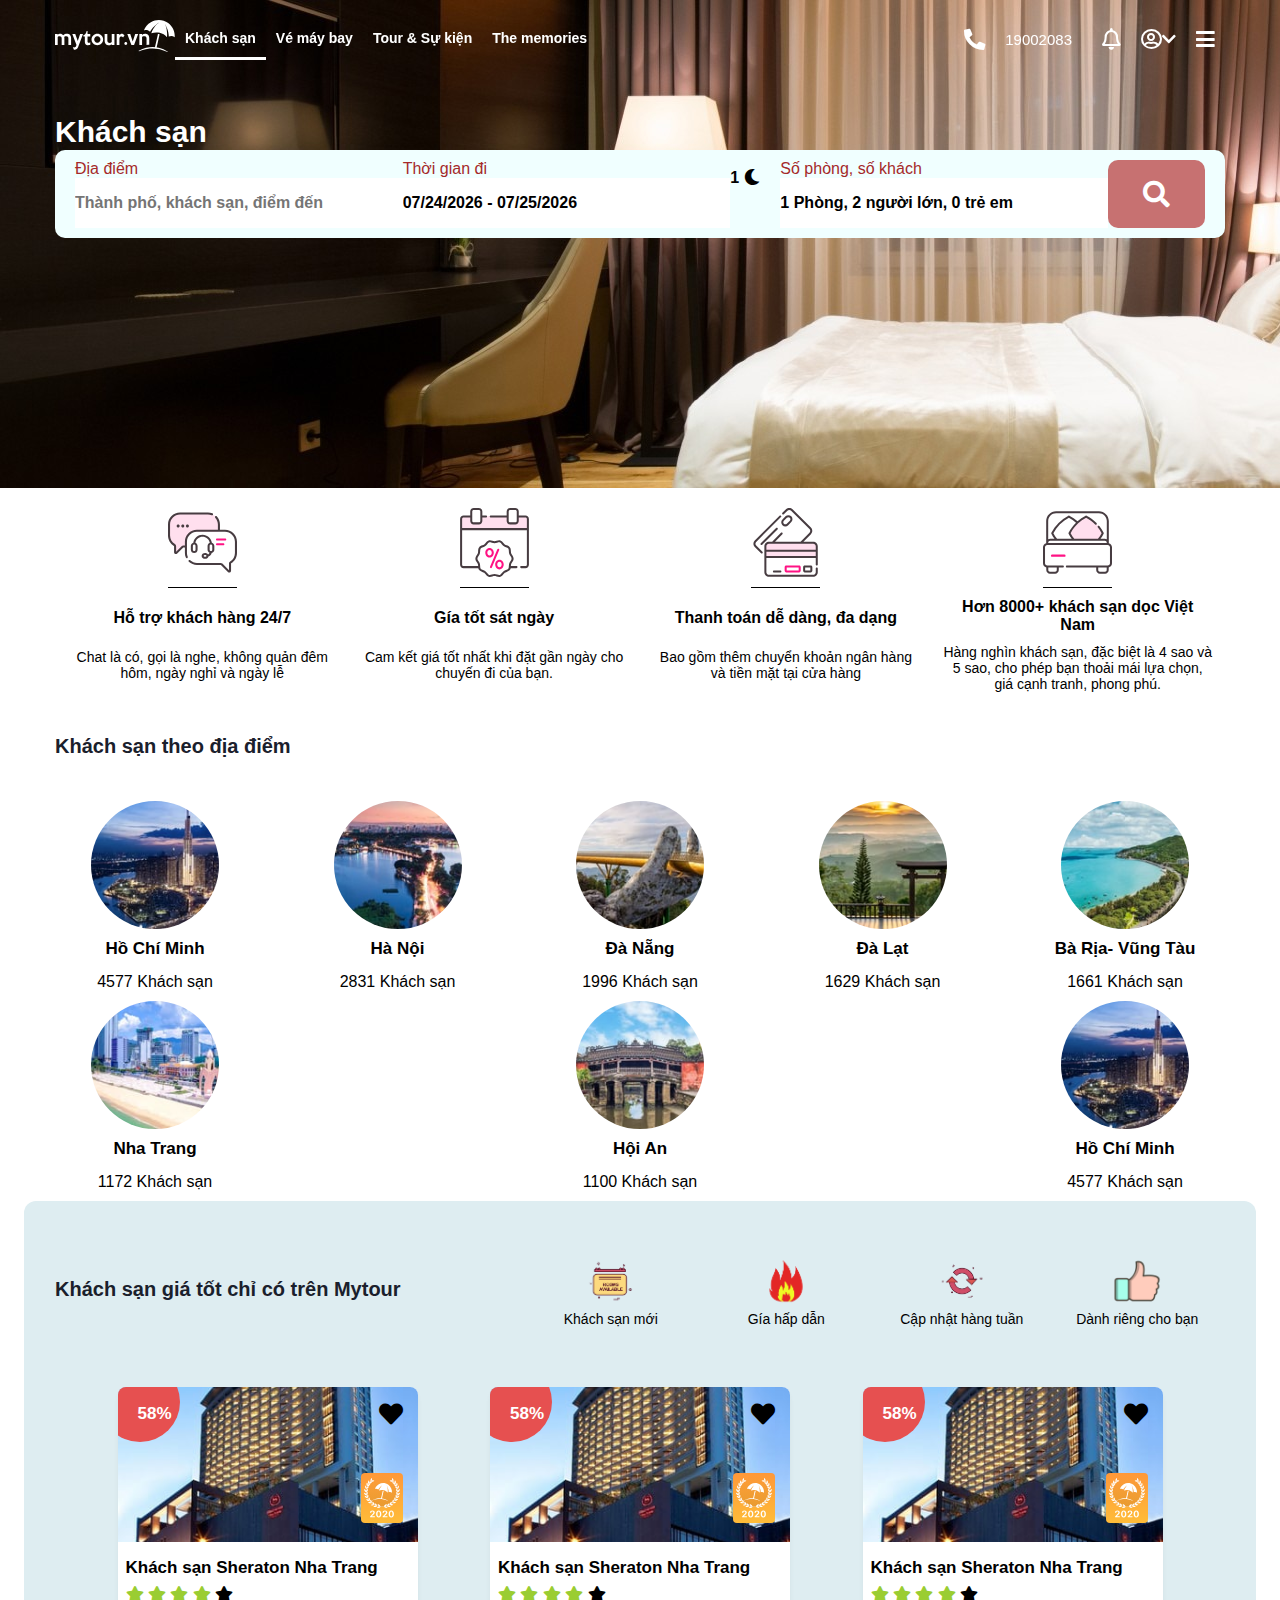
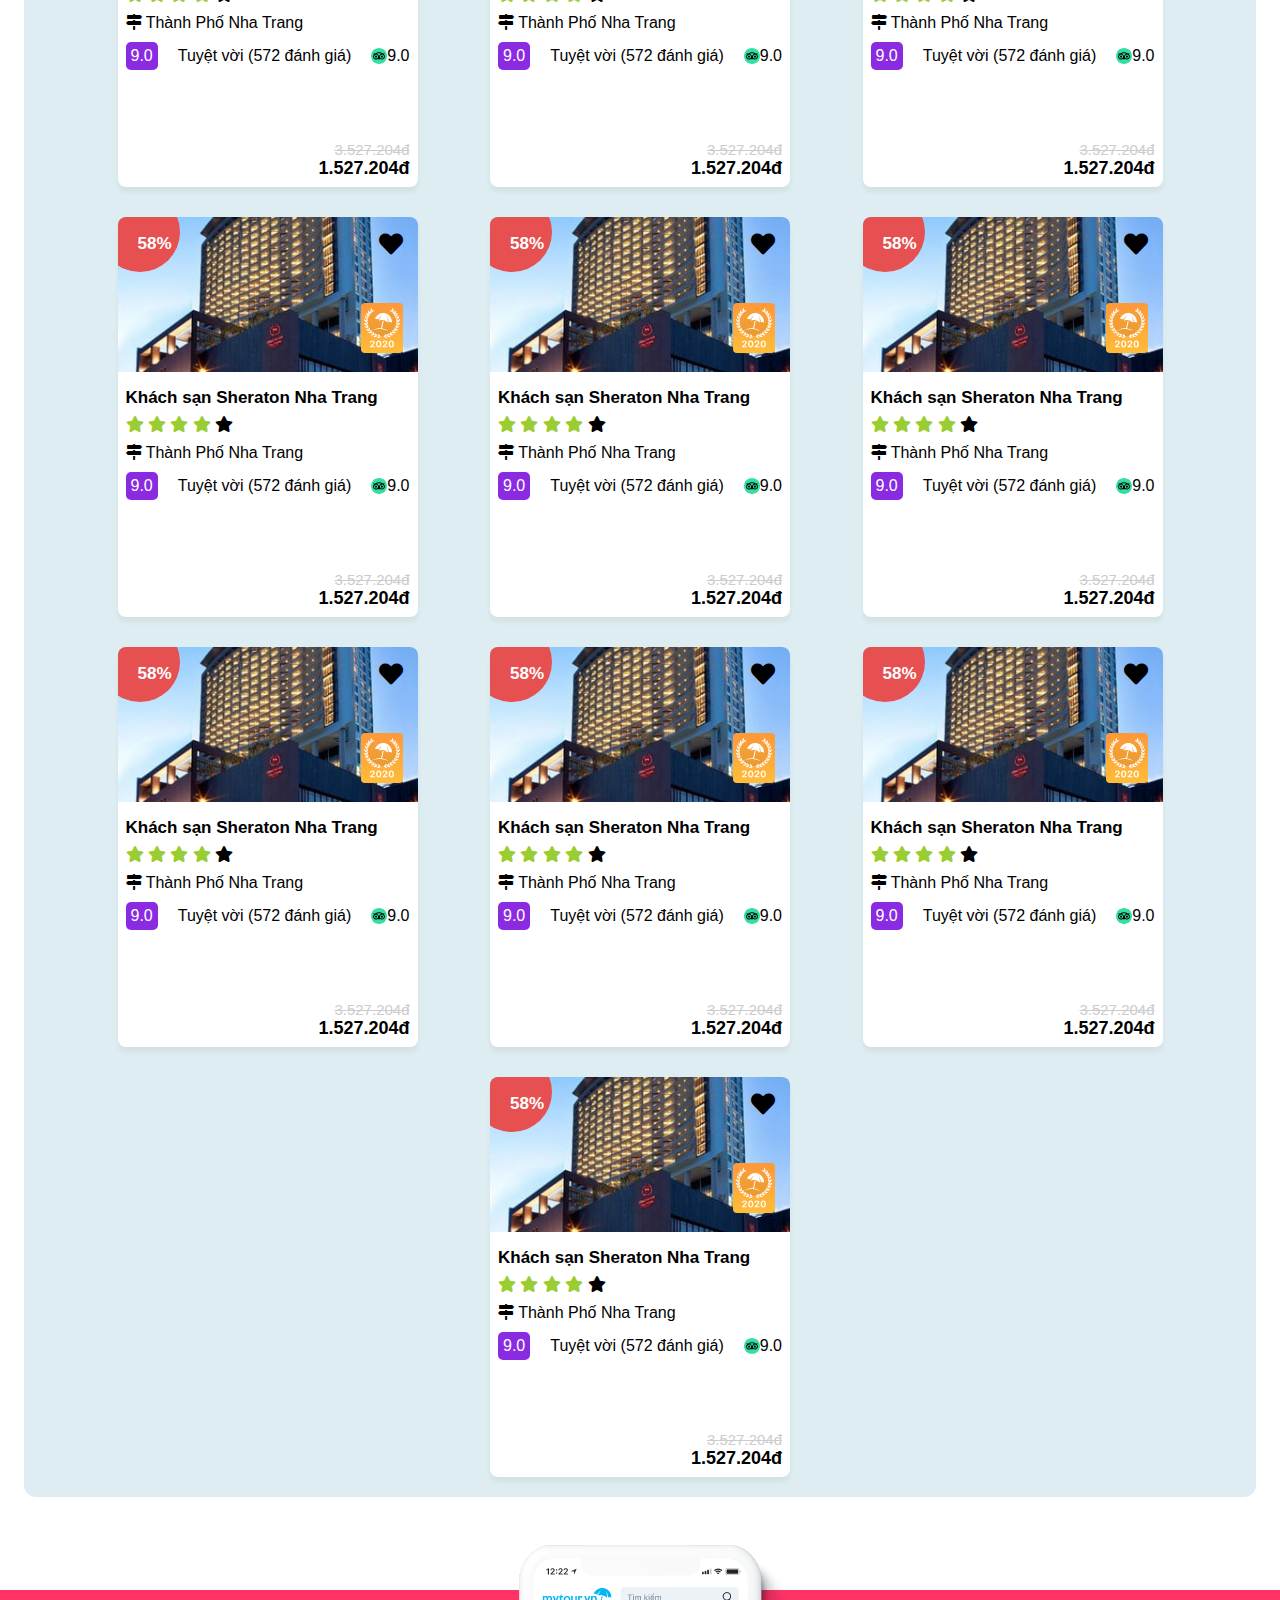
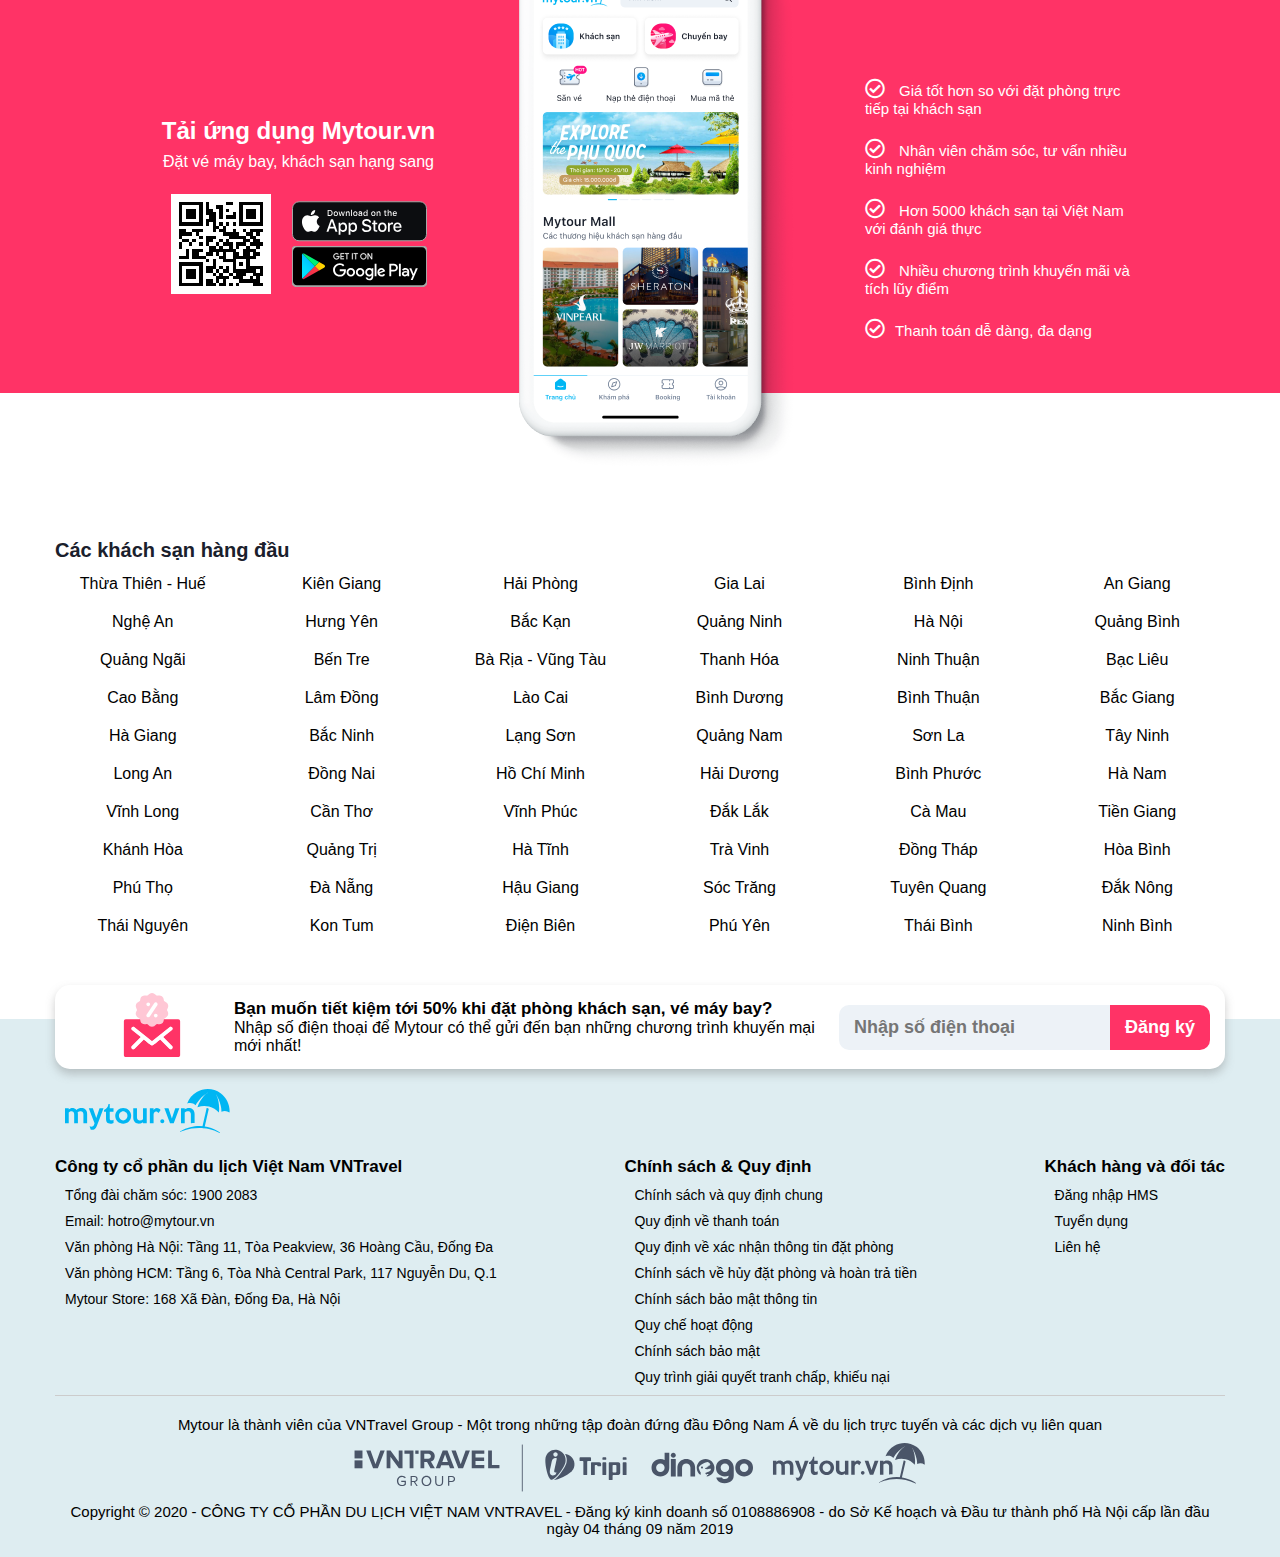
==== commit 6a17cc78: "add" ====
--- a/index.html
+++ b/index.html
@@ -74,7 +74,7 @@
       <div class="wrapper-content">
         <div class="box-option">
           <div class="title-box">Khách sạn</div>
-          <form action="">
+          <form action="./search.html">
             <div class="container-box">
               <div class="box-item item-place">
                 <div class="title">Địa điểm</div>
@@ -315,7 +315,7 @@
               <img src="assets/images/photos-hotel/sheraton-nhatrang.jpg" alt="" />
               <div class="sale-percent">58%</div>
               <div class="favorous">
-                <i class="far fa-heart fa-2x"></i>
+                <i class="fas fa-heart"></i>
               </div>
               <div class="medal">
                 <img src="./assets/images/icons/icon_tag_the_best.svg" alt="" srcset="" />
@@ -355,7 +355,7 @@
               <img src="assets/images/photos-hotel/sheraton-nhatrang.jpg" alt="" />
               <div class="sale-percent">58%</div>
               <div class="favorous">
-                <i class="far fa-heart fa-2x"></i>
+                <i class="fas fa-heart"></i>
               </div>
               <div class="medal">
                 <img src="./assets/images/icons/icon_tag_the_best.svg" alt="" srcset="" />
@@ -395,7 +395,7 @@
               <img src="assets/images/photos-hotel/sheraton-nhatrang.jpg" alt="" />
               <div class="sale-percent">58%</div>
               <div class="favorous">
-                <i class="far fa-heart fa-2x"></i>
+                <i class="fas fa-heart"></i>
               </div>
               <div class="medal">
                 <img src="./assets/images/icons/icon_tag_the_best.svg" alt="" srcset="" />
@@ -435,7 +435,7 @@
               <img src="assets/images/photos-hotel/sheraton-nhatrang.jpg" alt="" />
               <div class="sale-percent">58%</div>
               <div class="favorous">
-                <i class="far fa-heart fa-2x"></i>
+                <i class="fas fa-heart"></i>
               </div>
               <div class="medal">
                 <img src="./assets/images/icons/icon_tag_the_best.svg" alt="" srcset="" />
@@ -475,7 +475,7 @@
               <img src="assets/images/photos-hotel/sheraton-nhatrang.jpg" alt="" />
               <div class="sale-percent">58%</div>
               <div class="favorous">
-                <i class="far fa-heart fa-2x"></i>
+                <i class="fas fa-heart"></i>
               </div>
               <div class="medal">
                 <img src="./assets/images/icons/icon_tag_the_best.svg" alt="" srcset="" />
@@ -515,7 +515,7 @@
               <img src="assets/images/photos-hotel/sheraton-nhatrang.jpg" alt="" />
               <div class="sale-percent">58%</div>
               <div class="favorous">
-                <i class="far fa-heart fa-2x"></i>
+                <i class="fas fa-heart"></i>
               </div>
               <div class="medal">
                 <img src="./assets/images/icons/icon_tag_the_best.svg" alt="" srcset="" />
@@ -555,7 +555,7 @@
               <img src="assets/images/photos-hotel/sheraton-nhatrang.jpg" alt="" />
               <div class="sale-percent">58%</div>
               <div class="favorous">
-                <i class="far fa-heart fa-2x"></i>
+                <i class="fas fa-heart"></i>
               </div>
               <div class="medal">
                 <img src="./assets/images/icons/icon_tag_the_best.svg" alt="" srcset="" />
@@ -595,7 +595,7 @@
               <img src="assets/images/photos-hotel/sheraton-nhatrang.jpg" alt="" />
               <div class="sale-percent">58%</div>
               <div class="favorous">
-                <i class="far fa-heart fa-2x"></i>
+                <i class="fas fa-heart"></i>
               </div>
               <div class="medal">
                 <img src="./assets/images/icons/icon_tag_the_best.svg" alt="" srcset="" />
@@ -635,7 +635,7 @@
               <img src="assets/images/photos-hotel/sheraton-nhatrang.jpg" alt="" />
               <div class="sale-percent">58%</div>
               <div class="favorous">
-                <i class="far fa-heart fa-2x"></i>
+                <i class="fas fa-heart"></i>
               </div>
               <div class="medal">
                 <img src="./assets/images/icons/icon_tag_the_best.svg" alt="" srcset="" />
@@ -675,7 +675,7 @@
               <img src="assets/images/photos-hotel/sheraton-nhatrang.jpg" alt="" />
               <div class="sale-percent">58%</div>
               <div class="favorous">
-                <i class="far fa-heart fa-2x"></i>
+                <i class="fas fa-heart"></i>
               </div>
               <div class="medal">
                 <img src="./assets/images/icons/icon_tag_the_best.svg" alt="" srcset="" />
--- a/assets/css/index.css
+++ b/assets/css/index.css
@@ -199,6 +199,9 @@
   top: 15px;
   right: 15px;
 }
+.box-hotel .picture .favorous i{
+  font-size: 24px;
+}
 .box-hotel .picture .medal{
   position: absolute;
   bottom: 15px;
@@ -242,9 +245,13 @@
 }
 .container-content-hotel .price{
   align-self: flex-end;
+  font-size: 15px;
+  text-align: right;
 }
 .container-content-hotel .price .old-price{
-  text-decoration: line-through;
+  text-decoration: line-through;  
+  color: #ccc;
+
 }
 .container-content-hotel .price .current-price{
   font-weight: 700;
--- a/assets/css/common.css
+++ b/assets/css/common.css
@@ -94,7 +94,7 @@
 .modal {
   display: none; /* Hidden by default */
   position: fixed; /* Stay in place */
-  z-index: 1; /* Sit on top */
+  z-index: 12; /* Sit on top */
   left: 0;
   top: 0;
   width: 100%; /* Full width */
@@ -236,7 +236,7 @@
 }
 .menu-type ul a {
   padding: 10px 10px;
-  font-size: 15px;
+  font-size: 14px;
   font-weight: 600;
   line-height: 17px;
   color: white;
@@ -280,6 +280,7 @@
     border-radius: 10px;
     border: none;
     box-shadow: rgba(0, 0, 0, 0.35) 0px 5px 15px;
+    z-index: 1;
 }
 .icon-account .dropdown .caret-dropdown{
   position: absolute;
@@ -371,8 +372,8 @@
   display: block;
 }
 .box-item.item-search {
-  background-color: rgb(177, 67, 67);
-  padding: 0px 20px;
+  background-color: rgb(199 113 113);
+  padding: 0px 35px;
   border-radius: 10px;
   display: flex;
   justify-content: center;
@@ -382,7 +383,9 @@
   border: none;
   cursor: pointer;
 }
-
+.box-item.item-search i{
+  color: #fff;
+}
 .box-option .container-box .box-item .dropdown {
   display: none;
   position: absolute;
@@ -457,6 +460,9 @@
 .footer {
   padding-top: 50px;
 }
+.footer p{
+  font-size: 14px;
+}
 .footer .logo {
   margin: 20px 10px;
 }
@@ -497,7 +503,8 @@
 /* END FOOTER */
 @media only screen and (max-width: 1400px) {
   .wrapper-content {
-    width: 1000px;
+    width: 100%;
+    max-width: 1170px;
     margin: 0 auto;
   }
 }
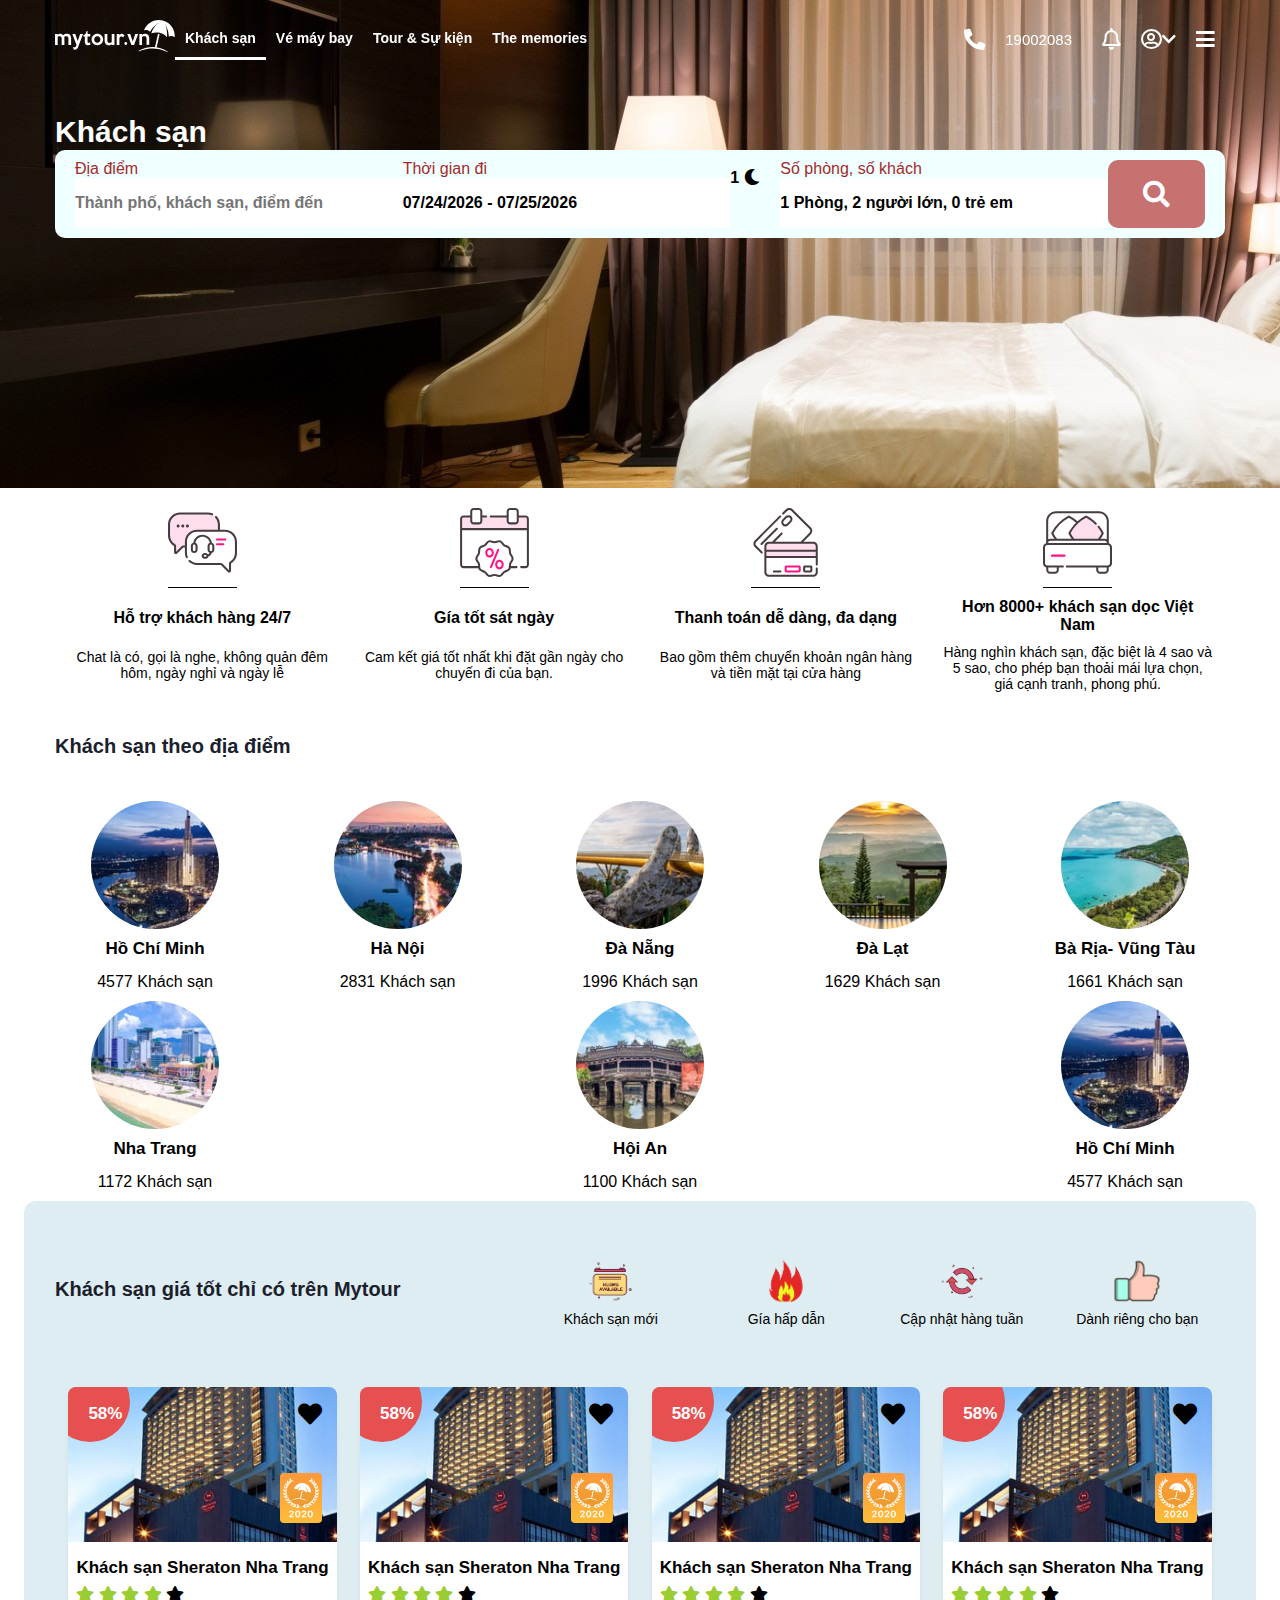
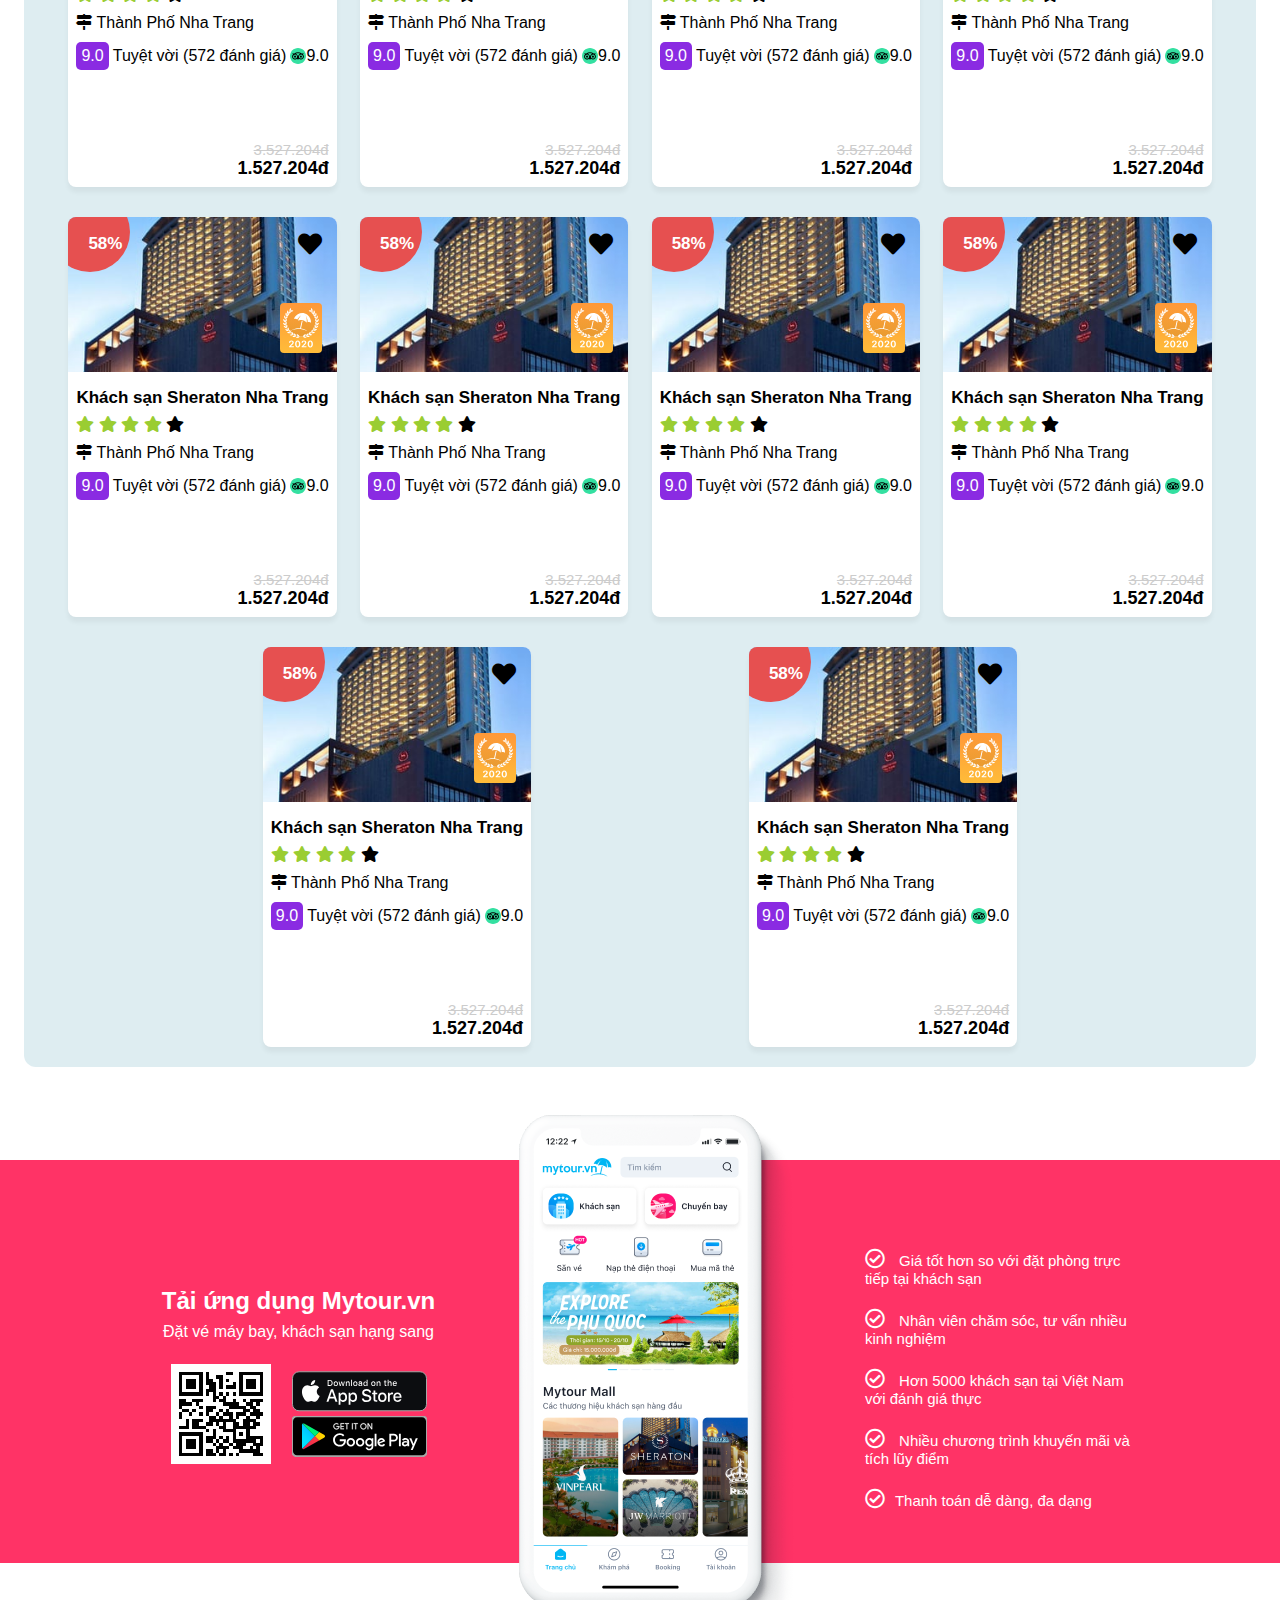
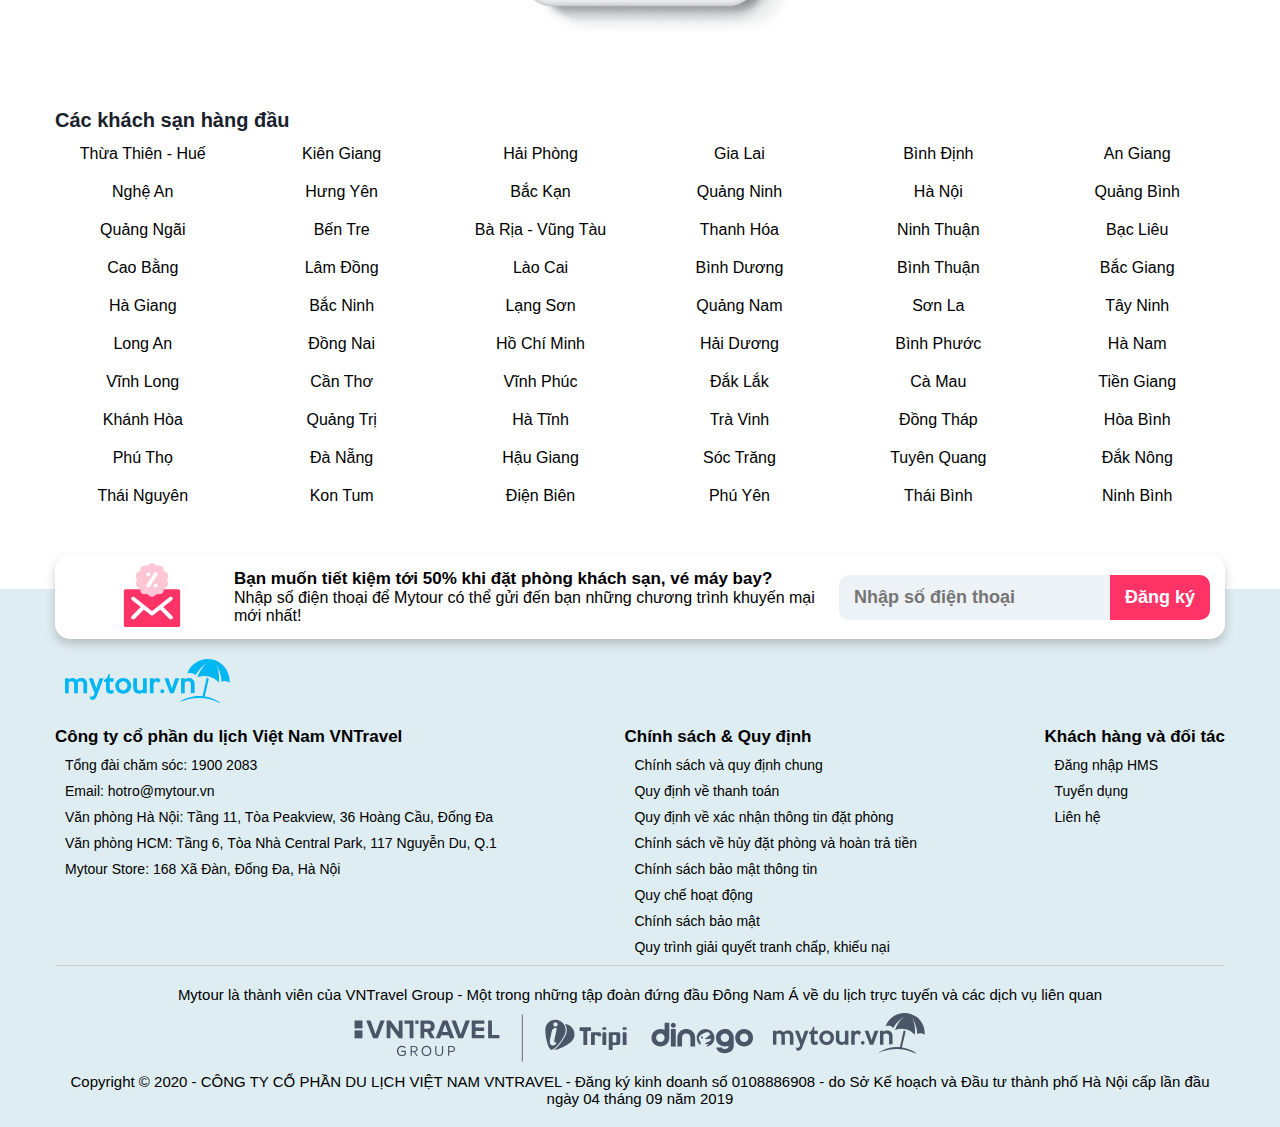
==== commit b91332ce: "ađ" ====
--- a/index.html
+++ b/index.html
@@ -58,7 +58,7 @@
                 <div id="dropdown-account" class="dropdown account">
                   <div class="caret-dropdown"></div>
                   <button class="sign-in" id="btn-signIn">Đăng Nhập</button>
-                  <button class="sign-out">Đăng Ký</button>
+                  <a href="sign-up.html"><button class="sign-out">Đăng Ký</button></a>
                 </div>
               </div>
               <div class="icon icon-bar" onclick="openNav()">
@@ -860,7 +860,7 @@
       </form>
       <p>Khôi phục tài khoản</p>
       <div class="modal-footer">
-        chưa có tài khoản? <button>Đăng ký tài khoản</button>
+        chưa có tài khoản?  <a href="sign-up.html"><button>Đăng ký tài khoản</button></a>
       </div>
     </div>
 
--- a/assets/css/index.css
+++ b/assets/css/index.css
@@ -152,7 +152,6 @@
   justify-content: space-evenly;
 }
 .container-hotel .box-hotel{
-  width: 300px;
   height: 400px;
   margin: 20px 10px;
   background: #ffffff;
@@ -237,7 +236,7 @@
   justify-content: space-between;
   align-items: center;
 }
-.container-content-hotel .review .mark{
+.review .mark{
   background-color: blueviolet;
   color: white;
   padding: 5px;
--- a/assets/css/common.css
+++ b/assets/css/common.css
@@ -192,8 +192,46 @@
   outline: none;
   border: none;
 }
-
-
+/* CSS BUTTON PRICE */
+.container-price{
+  display: flex;
+  align-items: center;
+  
+}
+.container-price .price{
+  height: fit-content;
+  font-weight: 600;
+  margin-right: 10px;
+}
+.container-price .price .old-price{
+  font-weight: 500;
+  display: flex;
+}
+.container-price.price .old-price p{
+  text-decoration: line-through;
+}
+.container-price .price .old-price .percent{
+  margin:0px 7px;
+  background-color: red;
+  color: white;
+  padding: 4px;
+  border-radius: 5px;
+}
+.price .new-price{
+font-size: 18px;
+}
+.container-price .btn-select{
+  background-color: rgb(255, 51, 102);
+  color: white;
+  height: fit-content;
+  padding: 15px 23px;
+  border-radius: 10px;cursor: pointer;
+  font-weight: 700;
+}
+.container-price .btn-select:hover{
+  background-color: rgb(226, 19, 70);
+}
+/* END CSS BUTTON PRIC E */
 @-webkit-keyframes fadeIn {
   from {opacity: 0} 
   to {opacity: 1}
@@ -501,6 +539,55 @@
   font-size: 15px;
 }
 /* END FOOTER */
+
+.cnt p {
+  font-size:14px;
+}
+
+#pointer-mini {
+  display: inline-block;
+  font-size: 14px; 
+  height: 20px;
+  width: 120px;
+  position: relative;
+  background: rgb(113, 170, 245);
+  text-align: center;
+  vertical-align: middle;
+}
+#pointer-mini:after {
+  content: "";
+  position: absolute;
+  right: 0;
+  bottom: 0;
+  width: 0;
+  height: 0;
+  border-right: 10px solid white;
+  border-top: 10px solid transparent;
+  border-bottom: 10px solid transparent;
+}
+#pointer-mini:before {
+  content: "";
+  position: absolute;
+  left: -10px;
+  bottom: 0;
+  width: 0;
+  height: 0;
+  border-right: 10px solid rgb(137, 173, 228);
+  border-top: 10px solid transparent;
+  border-bottom: 10px solid transparent;
+}
+
+.cnt {
+  position: relative;
+  top: 0;
+  left: 12px;
+  height: 100%;
+  display: flex;
+  color: white;
+  justify-content: flex-start;
+  align-items: center;
+}
+
 @media only screen and (max-width: 1400px) {
   .wrapper-content {
     width: 100%;
@@ -543,6 +630,146 @@
     font-size: 14px;
   }
 }
+/* CSS RADIO  */
+/* CSS PROGESSBAR CIRCLE  */
+.wrapper-circle {
+  width: 100px; /* Set the size of the progress bar */
+  height: 120px;
+  /* position: absolute; Enable clipping */
+  clip: rect(0px, 100px, 100px, 50px); /* Hide half of the progress bar */
+}
+/* Set the sizes of the elements that make up the progress bar */
+.circle {
+  width: 120px;
+  height: 120px;
+  border: 10px solid rgb(29, 55, 112);
+  border-radius: 71px;
+  position: absolute;
+  clip: rect(0px, 74px, 120px, 0px);
+}
+/* Using the data attributes for the animation selectors. */
+/* Base settings for all animated elements */
+div[data-anim~=base] {
+  -webkit-animation-iteration-count: 1;  /* Only run once */
+  -webkit-animation-fill-mode: forwards; /* Hold the last keyframe */
+  -webkit-animation-timing-function:linear; /* Linear animation */
+}
+
+.wrapper-circle[data-anim~=wrapper] {
+  -webkit-animation-duration: 0.01s; /* Complete keyframes asap */
+  -webkit-animation-delay: 3s; /* Wait half of the animation */
+  -webkit-animation-name: close-wrapper; /* Keyframes name */
+}
+
+.circle[data-anim~=left] {
+  -webkit-animation-duration: 6s; /* Full animation time */
+  -webkit-animation-name: left-spin;
+}
+
+.circle[data-anim~=right] {
+  -webkit-animation-duration: 3s; /* Half animation time */
+  -webkit-animation-name: right-spin;
+}
+/* Rotate the right side of the progress bar from 0 to 180 degrees */
+@-webkit-keyframes right-spin {
+  from {
+    -webkit-transform: rotate(0deg);
+  }
+  to {
+    -webkit-transform: rotate(180deg);
+  }
+}
+/* Rotate the left side of the progress bar from 0 to 360 degrees */
+@-webkit-keyframes left-spin {
+  from {
+    -webkit-transform: rotate(0deg);
+  }
+  to {
+    -webkit-transform: rotate(360deg);
+  }
+}
+/* Set the wrapper clip to auto, effectively removing the clip */
+@-webkit-keyframes close-wrapper {
+  to {
+    clip: rect(auto, auto, auto, auto);
+  }
+}
+
+/* END CSS PROGESSBAR CIRCLE  */
+
+@keyframes click-wave {
+  0% {
+    height: 40px;
+    width: 40px;
+    opacity: 0.35;
+    position: relative;
+  }
+  100% {
+    height: 200px;
+    width: 200px;
+    margin-left: -80px;
+    margin-top: -80px;
+    opacity: 0;
+  }
+}
+
+.option-input {
+  -webkit-appearance: none;
+  -moz-appearance: none;
+  -ms-appearance: none;
+  -o-appearance: none;
+  /* appearance: none; */
+  position: relative;
+  height: 20px;
+  width: 20px;
+  transition: all 0.15s ease-out 0s;
+  background: #cbd1d8;
+  border: none;
+  color: #fff;
+  cursor: pointer;
+  display: inline-block;
+  margin-right: 0.5rem;
+  outline: none;
+  position: relative;
+}
+.option-input:hover {
+  background: #9faab7;
+}
+.option-input:checked {
+  background: #4071e0;
+}
+.option-input:checked::before {
+  height: 20px;
+  width: 20px;
+  position: absolute;
+  content: '✔';
+  display: inline-block;
+  font-size: 13.66667px;
+  text-align: center;
+  line-height: 20px;
+}
+.option-input:checked::after {
+  -webkit-animation: click-wave 0.65s;
+  -moz-animation: click-wave 0.65s;
+  animation: click-wave 0.65s;
+  background: #40e0d0;
+  content: '';
+  display: block;
+  position: relative;
+  z-index: 100;
+}
+.option-input.radio {
+  border-radius: 50%;
+}
+.option-input.radio::after {
+  border-radius: 50%;
+}
+
+
+
+
+
+/* END CSS RADIO  */
 @media only screen and (max-width: 750px) {
   /* hide navigation-header  */
   .navigation-header .menu-type {
